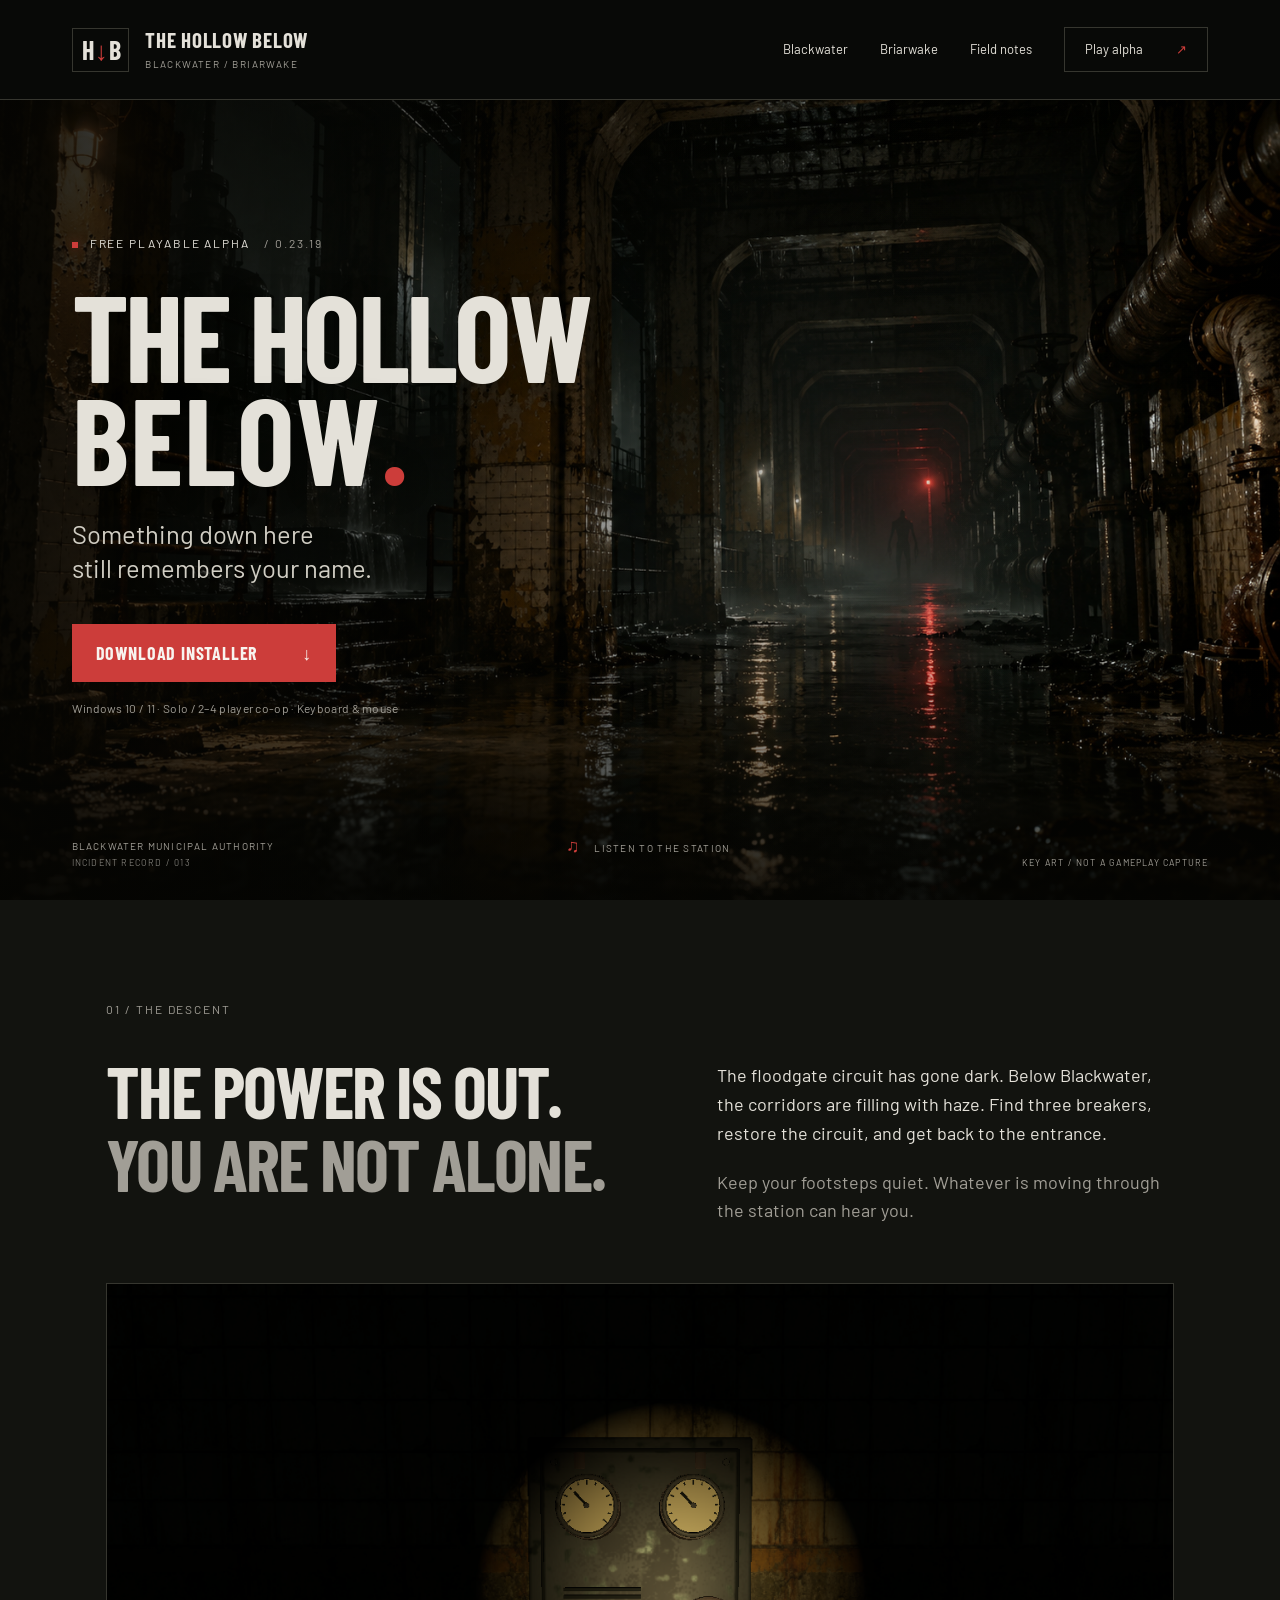
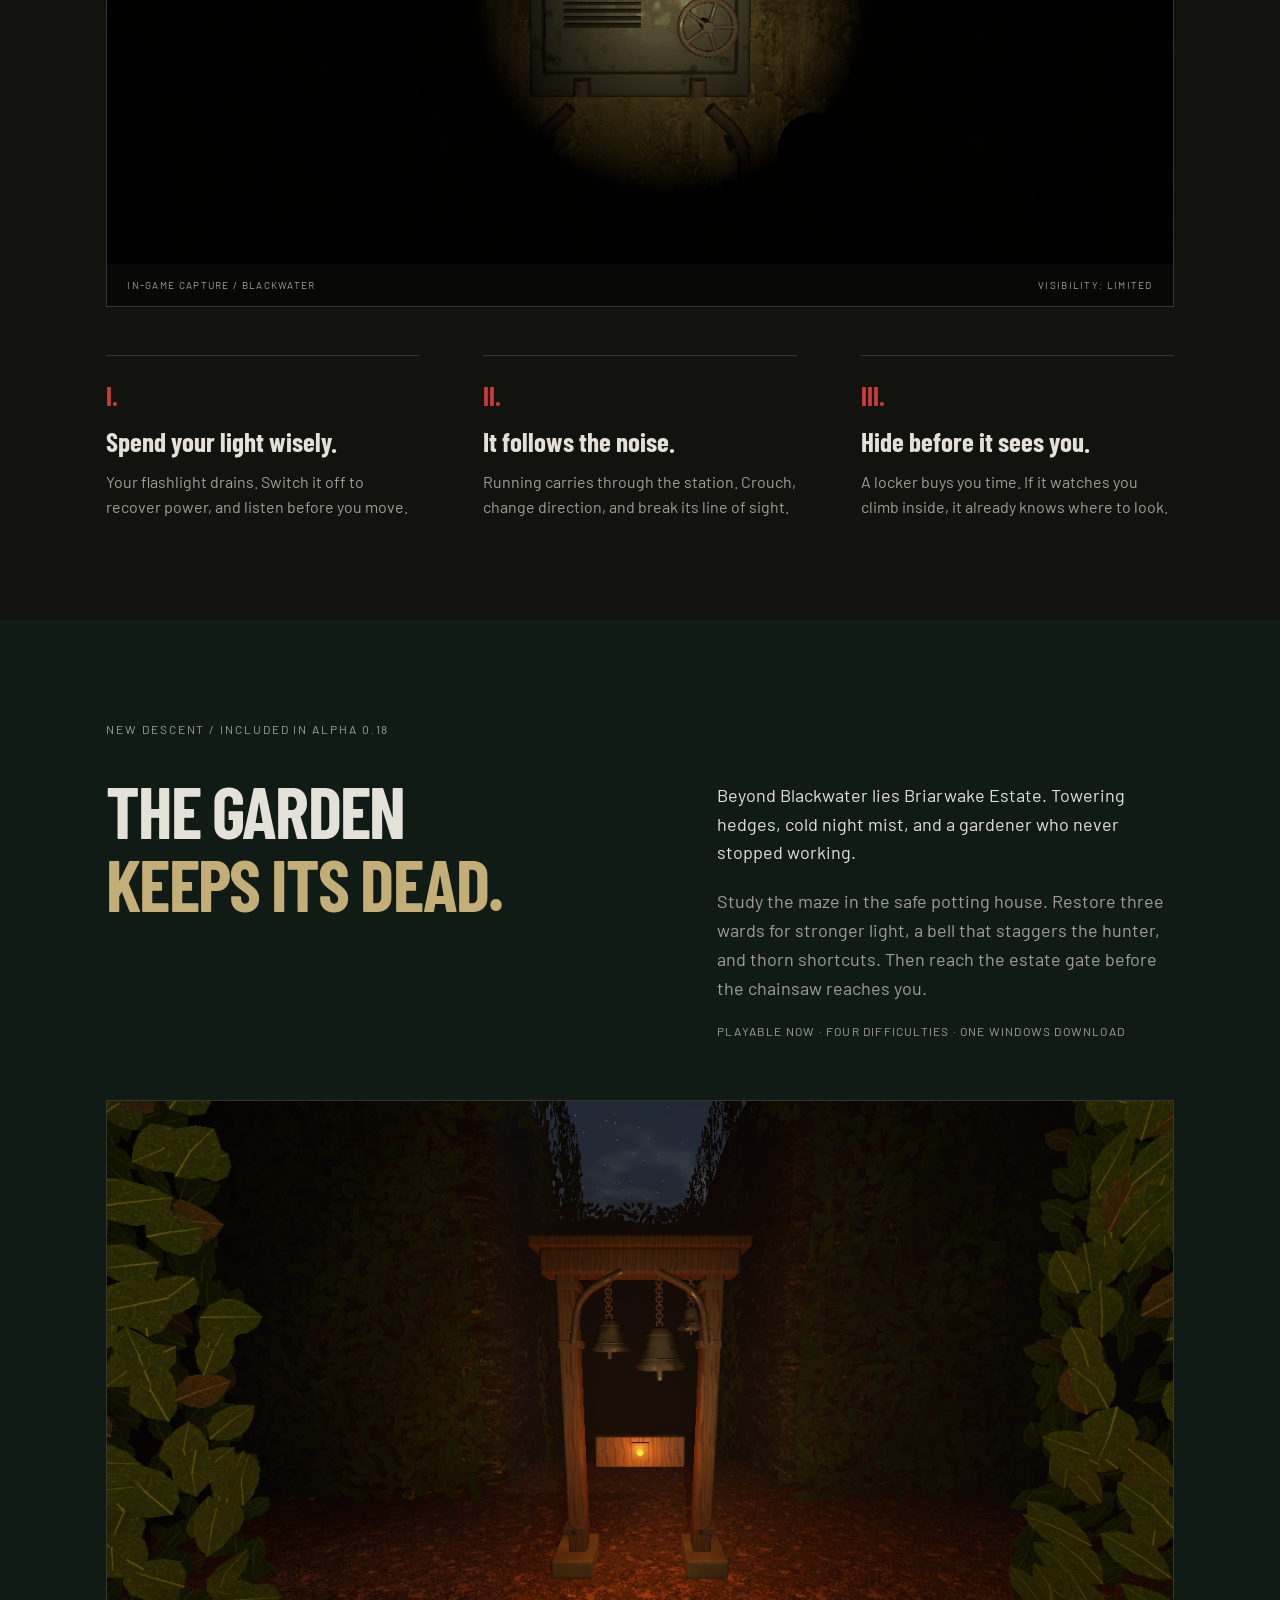
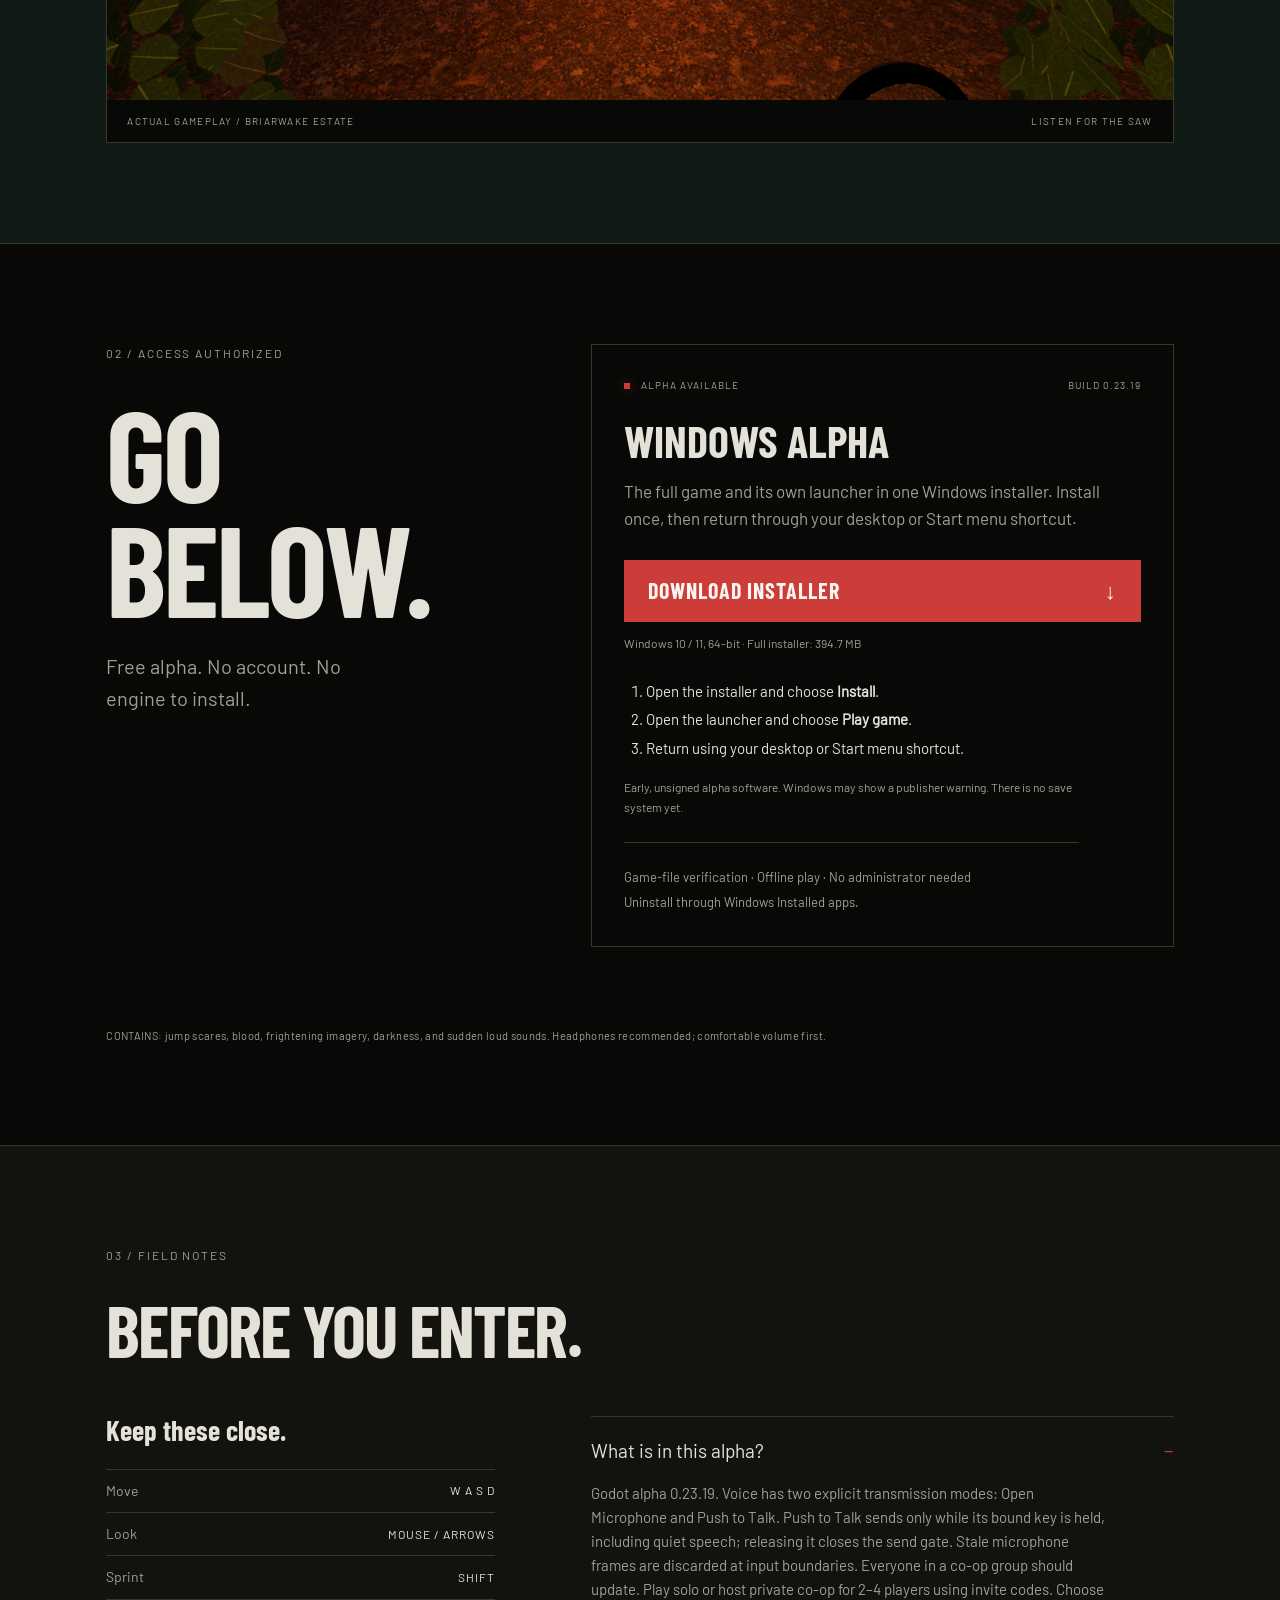
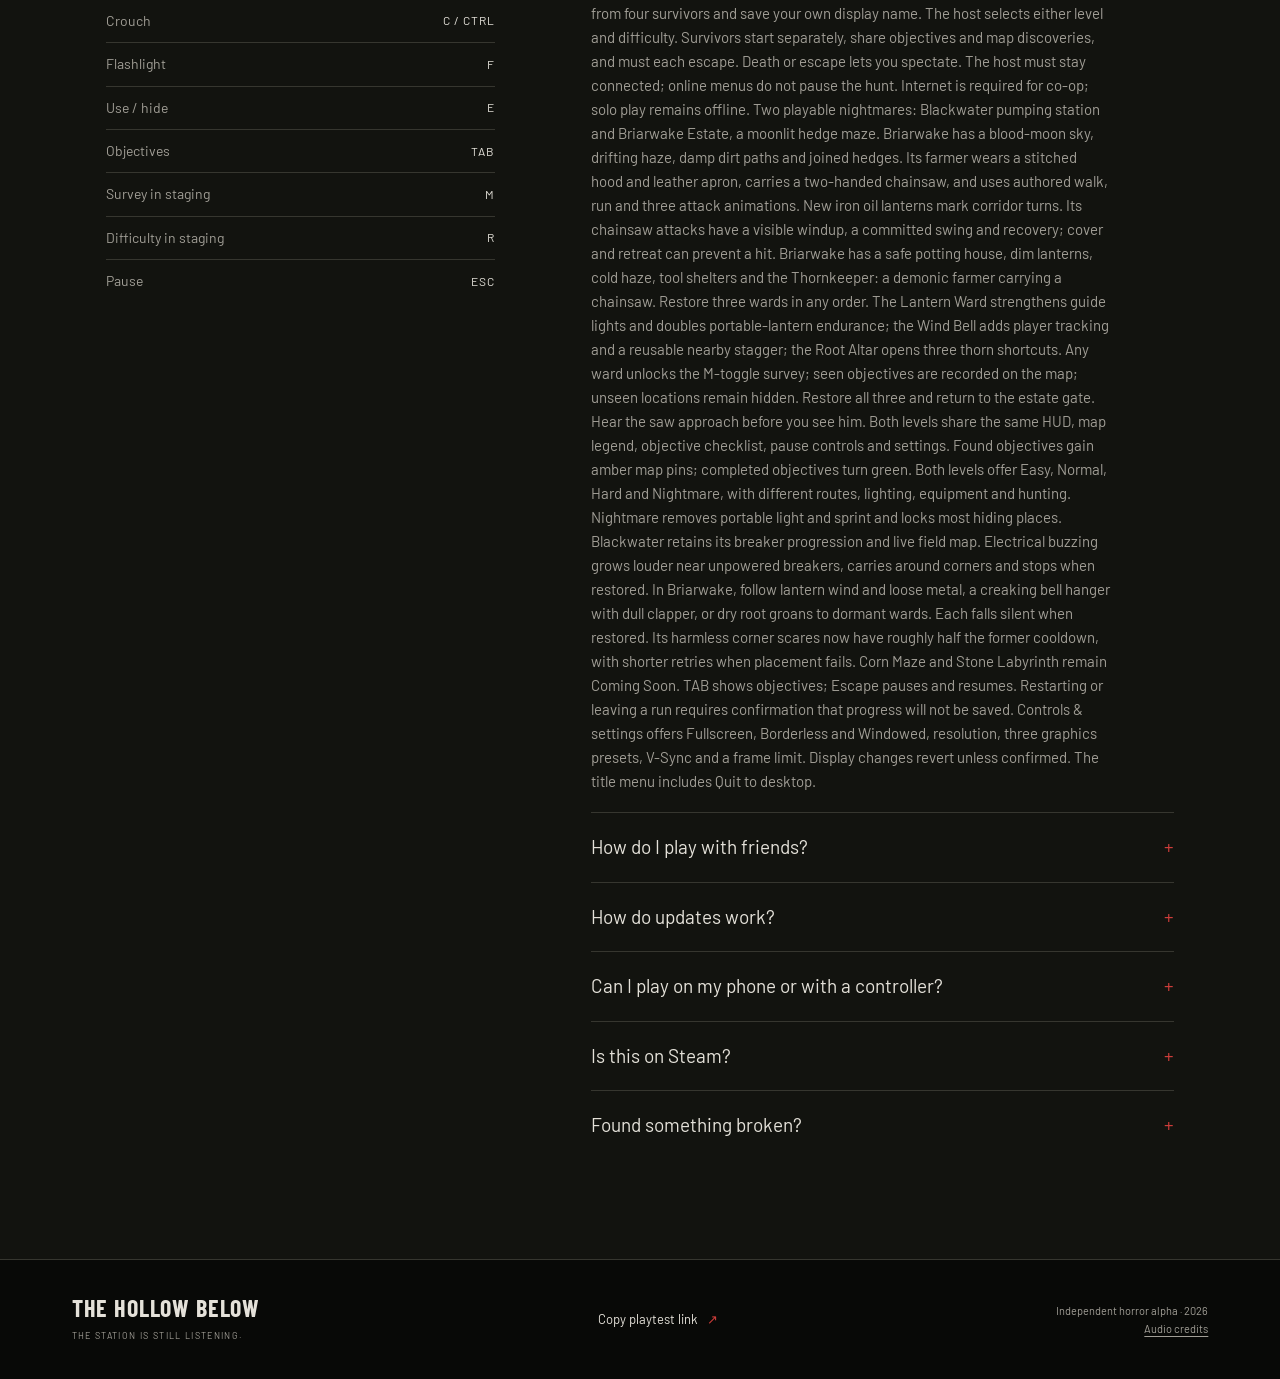
==== docs/index.html @ dc837db1 "fix: correct held voice and hunter footsteps" ====
<!doctype html>
<html lang="en">
<head>
  <meta charset="utf-8"><meta name="viewport" content="width=device-width,initial-scale=1">
  <meta name="theme-color" content="#151714">
  <meta name="description" content="Descend into Blackwater. Download The Hollow Below, a free solo and co-op horror alpha for Windows. Two playable nightmares, a native download, and offline play.">
  <meta property="og:title" content="The Hollow Below | Play the alpha">
  <meta property="og:description" content="Three breakers. A dying flashlight. Something listening in the dark.">
  <meta property="og:image" content="https://ryanverwey.github.io/the-hollow-below-alpha/assets/station-key-art.png">
  <title>The Hollow Below | Play the alpha</title>
  <link rel="icon" href="./assets/mark.svg" type="image/svg+xml">
  <link rel="preload" href="./assets/fonts/BarlowCondensed-Bold.ttf" as="font" type="font/ttf" crossorigin>
  <link rel="stylesheet" href="./site.css">
</head>
<body>
<a class="skip" href="#main">Skip to content</a>
<header class="masthead">
  <a class="brand" href="#" aria-label="The Hollow Below home"><span class="brand-mark" aria-hidden="true">H<span>↓</span>B</span><span>THE HOLLOW BELOW<small>BLACKWATER / BRIARWAKE</small></span></a>
  <nav aria-label="Main navigation"><a href="#station">Blackwater</a><a href="#briarwake">Briarwake</a><a href="#field-notes">Field notes</a><a class="nav-play" href="#play">Play alpha <span aria-hidden="true">↗</span></a></nav>
</header>
<main id="main">
  <section class="hero" aria-labelledby="game-title">
    <img class="hero-image" src="./assets/station-key-art.png" alt="Key art: a lone figure beneath a red beacon in a flooded pumping station" fetchpriority="high">
    <div class="hero-shade"></div>
    <div class="hero-copy">
      <p class="eyebrow"><span class="signal" aria-hidden="true"></span> FREE PLAYABLE ALPHA <span class="build-number">/ 0.23.19</span></p>
      <h1 id="game-title">THE HOLLOW<br><span>BELOW</span><i>.</i></h1>
      <p class="tagline">Something down here<br>still remembers your name.</p>
      <div class="hero-actions"><a class="button primary" href="https://github.com/RyanVerWey/the-hollow-below-alpha/releases/download/v0.23.19/The-Hollow-Below-Alpha-Setup.exe" data-installer-download download>DOWNLOAD INSTALLER <span aria-hidden="true">↓</span></a></div>
      <p class="platform-note">Windows 10 / 11 · Solo / 2–4 player co-op · Keyboard &amp; mouse</p>
    </div>
    <div class="hero-bottom"><span>BLACKWATER MUNICIPAL AUTHORITY<br><small>INCIDENT RECORD / 013</small></span><button class="sound-toggle" id="sound-toggle" type="button" aria-pressed="false"><span aria-hidden="true">♫</span> LISTEN TO THE STATION</button><span class="key-art-label">KEY ART / NOT A GAMEPLAY CAPTURE</span></div>
  </section>
  <section class="station section" id="station" aria-labelledby="station-title">
    <p class="eyebrow section-index">01 / THE DESCENT</p>
    <div class="station-intro"><h2 id="station-title">THE POWER IS OUT.<br><span>YOU ARE NOT ALONE.</span></h2><div><p>The floodgate circuit has gone dark. Below Blackwater, the corridors are filling with haze. Find three breakers, restore the circuit, and get back to the entrance.</p><p>Keep your footsteps quiet. Whatever is moving through the station can hear you.</p></div></div>
    <figure class="gameplay-wide"><img src="./assets/haze-gameplay.png" alt="Godot alpha gameplay: the Blackwater station corridor lit by a limited flashlight" loading="lazy"><figcaption><span>IN-GAME CAPTURE / BLACKWATER</span><span>VISIBILITY: LIMITED</span></figcaption></figure>
    <div class="survival-notes"><article><span class="note-number">I.</span><h3>Spend your light wisely.</h3><p>Your flashlight drains. Switch it off to recover power, and listen before you move.</p></article><article><span class="note-number">II.</span><h3>It follows the noise.</h3><p>Running carries through the station. Crouch, change direction, and break its line of sight.</p></article><article><span class="note-number">III.</span><h3>Hide before it sees you.</h3><p>A locker buys you time. If it watches you climb inside, it already knows where to look.</p></article></div>
  </section>
  <section class="briarwake section" id="briarwake" aria-labelledby="briarwake-title">
    <p class="eyebrow section-index">NEW DESCENT / INCLUDED IN ALPHA 0.18</p>
    <div class="station-intro"><h2 id="briarwake-title">THE GARDEN<br><span>KEEPS ITS DEAD.</span></h2><div><p>Beyond Blackwater lies Briarwake Estate. Towering hedges, cold night mist, and a gardener who never stopped working.</p><p>Study the maze in the safe potting house. Restore three wards for stronger light, a bell that staggers the hunter, and thorn shortcuts. Then reach the estate gate before the chainsaw reaches you.</p><p class="briarwake-availability">PLAYABLE NOW · FOUR DIFFICULTIES · ONE WINDOWS DOWNLOAD</p></div></div>
    <figure class="gameplay-wide"><img src="./assets/briarwake-gameplay.png" alt="Godot alpha gameplay: dim lantern light and haze in the Briarwake hedge corridors" loading="lazy"><figcaption><span>ACTUAL GAMEPLAY / BRIARWAKE ESTATE</span><span>LISTEN FOR THE SAW</span></figcaption></figure>
  </section>
  <section class="play-section section" id="play" aria-labelledby="play-title">
    <div class="play-heading"><p class="eyebrow">02 / ACCESS AUTHORIZED</p><h2 id="play-title">GO BELOW.</h2><p>Free alpha. No account. No engine to install.</p></div>
    <div class="download-panel">
      <div class="release-line"><span class="availability"><span class="signal" aria-hidden="true"></span> ALPHA AVAILABLE</span><span id="release-version">BUILD 0.23.19</span></div>
      <h3>WINDOWS ALPHA</h3><p class="download-description">The full game and its own launcher in one Windows installer. Install once, then return through your desktop or Start menu shortcut.</p>
      <a class="button primary download-launcher" href="https://github.com/RyanVerWey/the-hollow-below-alpha/releases/download/v0.23.19/The-Hollow-Below-Alpha-Setup.exe" data-installer-download download>DOWNLOAD INSTALLER <span aria-hidden="true">↓</span></a>
      <p class="download-facts" id="download-facts">Windows 10 / 11, 64-bit · Full installer: 394.7 MB</p>
      <ol class="install-steps"><li>Open the installer and choose <b>Install</b>.</li><li>Open the launcher and choose <b>Play game</b>.</li><li>Return using your desktop or Start menu shortcut.</li></ol>
      <p class="alpha-note">Early, unsigned alpha software. Windows may show a publisher warning. There is no save system yet.</p>
      <p class="launcher-features">Game-file verification · Offline play · No administrator needed<br>Uninstall through Windows Installed apps.</p>
    </div>
    <p class="content-note">CONTAINS: jump scares, blood, frightening imagery, darkness, and sudden loud sounds. Headphones recommended; comfortable volume first.</p>
  </section>
  <section class="field-section section" id="field-notes" aria-labelledby="notes-title">
    <div class="field-heading"><p class="eyebrow">03 / FIELD NOTES</p><h2 id="notes-title">BEFORE YOU ENTER.</h2></div>
    <div class="field-grid"><div class="controls"><h3>Keep these close.</h3><dl><div><dt>Move</dt><dd>W A S D</dd></div><div><dt>Look</dt><dd>MOUSE / ARROWS</dd></div><div><dt>Sprint</dt><dd>SHIFT</dd></div><div><dt>Crouch</dt><dd>C / CTRL</dd></div><div><dt>Flashlight</dt><dd>F</dd></div><div><dt>Use / hide</dt><dd>E</dd></div><div><dt>Objectives</dt><dd>TAB</dd></div><div><dt>Survey in staging</dt><dd>M</dd></div><div><dt>Difficulty in staging</dt><dd>R</dd></div><div><dt>Pause</dt><dd>ESC</dd></div></dl></div>
    <div class="faq"><details open><summary>What is in this alpha?</summary><p>Godot alpha 0.23.19. Voice has two explicit transmission modes: Open Microphone and Push to Talk. Push to Talk sends only while its bound key is held, including quiet speech; releasing it closes the send gate. Stale microphone frames are discarded at input boundaries. Everyone in a co-op group should update. Play solo or host private co-op for 2–4 players using invite codes. Choose from four survivors and save your own display name. The host selects either level and difficulty. Survivors start separately, share objectives and map discoveries, and must each escape. Death or escape lets you spectate. The host must stay connected; online menus do not pause the hunt. Internet is required for co-op; solo play remains offline. Two playable nightmares: Blackwater pumping station and Briarwake Estate, a moonlit hedge maze. Briarwake has a blood-moon sky, drifting haze, damp dirt paths and joined hedges. Its farmer wears a stitched hood and leather apron, carries a two-handed chainsaw, and uses authored walk, run and three attack animations. New iron oil lanterns mark corridor turns. Its chainsaw attacks have a visible windup, a committed swing and recovery; cover and retreat can prevent a hit. Briarwake has a safe potting house, dim lanterns, cold haze, tool shelters and the Thornkeeper: a demonic farmer carrying a chainsaw. Restore three wards in any order. The Lantern Ward strengthens guide lights and doubles portable-lantern endurance; the Wind Bell adds player tracking and a reusable nearby stagger; the Root Altar opens three thorn shortcuts. Any ward unlocks the M-toggle survey; seen objectives are recorded on the map; unseen locations remain hidden. Restore all three and return to the estate gate. Hear the saw approach before you see him. Both levels share the same HUD, map legend, objective checklist, pause controls and settings. Found objectives gain amber map pins; completed objectives turn green. Both levels offer Easy, Normal, Hard and Nightmare, with different routes, lighting, equipment and hunting. Nightmare removes portable light and sprint and locks most hiding places. Blackwater retains its breaker progression and live field map. Electrical buzzing grows louder near unpowered breakers, carries around corners and stops when restored. In Briarwake, follow lantern wind and loose metal, a creaking bell hanger with dull clapper, or dry root groans to dormant wards. Each falls silent when restored. Its harmless corner scares now have roughly half the former cooldown, with shorter retries when placement fails. Corn Maze and Stone Labyrinth remain Coming Soon. TAB shows objectives; Escape pauses and resumes. Restarting or leaving a run requires confirmation that progress will not be saved. Controls &amp; settings offers Fullscreen, Borderless and Windowed, resolution, three graphics presets, V-Sync and a frame limit. Display changes revert unless confirmed. The title menu includes Quit to desktop.</p></details><details><summary>How do I play with friends?</summary><p>Open Play with Friends, enter your name and host a private lobby. Share its invite code with up to three friends. Everyone chooses a survivor and readies up; the host chooses the level and difficulty and starts the descent. You begin in different maze sectors, share objective progress and each need to reach the exit. No account or port forwarding is needed. Co-op requires Internet; the host must keep the game open. Menus do not pause online play. Solo play remains available offline.</p></details><details><summary>How do updates work?</summary><p>The launcher checks for updates when it opens. When a newer alpha is available, choose Update &amp; restart. It downloads and verifies the full installer, installs the update, and reopens the launcher. Close the game before updating. Installed play stays available offline. Older launchers need the latest full installer once to enable this feature.</p></details><details><summary>Can I play on my phone or with a controller?</summary><p>This alpha is built for a desktop keyboard and mouse. Mobile, controller support and saved progress are not available.</p></details><details><summary>Is this on Steam?</summary><p>Not yet. This is an early independent playtest, shared directly while the game grows.</p></details><details><summary>Found something broken?</summary><p>Send the person who shared the game your build number, Windows version, what happened, and the steps that caused it. A screenshot helps. Windows logs: <code>%APPDATA%\Godot\app_userdata\The Hollow Below\logs</code>.</p></details></div></div>
  </section>
</main>
<footer class="footer"><a class="brand footer-brand" href="#">THE HOLLOW BELOW<span>THE STATION IS STILL LISTENING.</span></a><button id="share" class="inline-button" type="button">Copy playtest link <span aria-hidden="true">↗</span></button><p>Independent horror alpha · 2026<br><a href="./assets/audio-credits.txt">Audio credits</a></p><span id="share-status" class="sr-only" role="status"></span></footer>
<audio id="station-audio" src="./assets/station-ambience.ogg" preload="none" loop></audio>
<script type="module" src="./site.js?v=a965def4b5c5"></script>
</body></html>
---- docs/site.css ----
@font-face{font-family:Barlow;src:url('./assets/fonts/Barlow-Regular.ttf') format('truetype');font-weight:400;font-display:swap}@font-face{font-family:BarlowCondensed;src:url('./assets/fonts/BarlowCondensed-Bold.ttf') format('truetype');font-weight:700;font-display:swap}
:root{color-scheme:dark;--ink:oklch(18.3% .008 120);--deep:oklch(13.7% .006 120);--paper:oklch(91% .012 88);--muted:oklch(70% .013 95);--red:oklch(57% .18 26);--line:oklch(33% .012 110);--display:BarlowCondensed,'Arial Narrow',sans-serif;--body:Barlow,Arial,sans-serif}*{box-sizing:border-box}html{scroll-behavior:smooth;scroll-padding-top:30px}body{margin:0;background:var(--ink);color:var(--paper);font:18px/1.6 var(--body)}a{color:inherit;text-decoration:none}button{font:inherit;color:inherit;cursor:pointer}button,a{touch-action:manipulation}button{border:0}a:focus-visible,button:focus-visible,summary:focus-visible{outline:2px solid var(--paper);outline-offset:6px}p{max-width:65ch}button:disabled{cursor:wait;opacity:.6}h1,h2,h3,p,figure{margin:0}h1,h2,h3{font-family:var(--display);font-weight:700;line-height:1.02}h2{font-size:clamp(44px,5.6vw,78px);letter-spacing:-.025em}h3{font-size:30px}.eyebrow{font-size:12px;letter-spacing:.16em;font-weight:400}.signal{display:inline-block;width:6px;height:6px;background:var(--red);box-shadow:0 0 12px oklch(57% .18 26/.45);margin-right:8px}.masthead{display:flex;align-items:center;justify-content:space-between;padding:26px 5.6%;background:var(--deep);border-bottom:1px solid var(--line);height:100px}.brand{display:flex;align-items:center;gap:16px;font:700 21px/1 var(--display);letter-spacing:.035em}.brand small{display:block;font:10px/1.4 var(--body);letter-spacing:.14em;color:var(--muted);margin-top:7px}.brand-mark{font-size:26px;border:1px solid var(--line);padding:8px 9px;letter-spacing:-.07em}.brand-mark span{color:var(--red);margin:0 3px}.masthead nav{display:flex;align-items:center;gap:32px;font-size:13px}.masthead nav a:hover,.quiet-link:hover,.inline-button:hover{color:var(--paper);text-decoration:underline;text-underline-offset:5px}.nav-play{border:1px solid var(--line);padding:11px 20px}.nav-play span{margin-left:30px;color:var(--red)}.hero{position:relative;min-height:730px;height:calc(100svh - 100px);max-height:1080px;display:flex;align-items:center;isolation:isolate;overflow:hidden}.hero-image,.hero-shade{position:absolute;inset:0;width:100%;height:100%;object-fit:cover;z-index:-2}.hero-image{object-position:65% 50%}.hero-shade{z-index:-1;background:linear-gradient(90deg,oklch(11% .01 110/.86),oklch(11% .01 110/.26) 56%,transparent 83%),linear-gradient(0deg,oklch(11% .01 110/.92),transparent 30%,oklch(11% .01 110/.14))}.hero-copy{margin:0 5.6% 48px;max-width:850px}.hero h1{font-size:clamp(82px,9.5vw,154px);letter-spacing:-.03em;line-height:.85;margin:30px 0 27px;text-shadow:0 4px 28px oklch(12% .008 120/.25)}.hero h1 span{letter-spacing:.009em}.hero h1 i{font-style:normal;color:var(--red)}.build-number{color:var(--muted);margin-left:10px}.tagline{font-size:clamp(21px,2vw,28px);line-height:1.35;color:oklch(85% .014 90)}.hero-actions{display:flex;align-items:center;gap:28px;margin-top:38px}.button{display:inline-flex;align-items:center;justify-content:space-between;gap:45px;min-height:58px;padding:17px 24px;font:700 18px/1.25 var(--display);letter-spacing:.045em;transition:background .2s,color .2s,transform .2s}.button:hover{transform:translateY(-2px)}.button.primary{background:var(--red);color:oklch(97% .008 75)}.button.primary:hover{background:oklch(63% .18 26)}.button.secondary{border:1px solid var(--line)}.button.secondary:hover{background:var(--paper);color:var(--deep)}.quiet-link{font-size:15px}.quiet-link span{margin-left:10px;color:var(--red)}.platform-note{font-size:12px;color:var(--muted);margin-top:17px;letter-spacing:.025em}.hero-bottom{position:absolute;bottom:30px;left:5.6%;right:5.6%;display:flex;justify-content:space-between;align-items:end;font-size:10px;letter-spacing:.12em;color:var(--muted)}.hero-bottom small{font-size:9px;color:oklch(58% .01 95)}.sound-toggle{background:transparent;font-size:10px;letter-spacing:.13em;padding:10px 0}.sound-toggle span{color:var(--red);margin-right:10px;font-size:18px}.key-art-label{font-size:9px}.section{padding:100px 8.3%}.station{background:var(--ink)}.section-index{color:var(--muted);margin-bottom:35px}.station-intro{display:grid;grid-template-columns:1.15fr 1fr;gap:8%;align-items:start}.station-intro h2 span{color:var(--muted)}.station-intro>div{padding-top:7px}.station-intro p+p{margin-top:20px;color:var(--muted)}.gameplay-wide{margin-top:58px;border:1px solid var(--line)}.gameplay-wide img{display:block;width:100%;max-height:580px;object-fit:cover}.gameplay-wide figcaption{display:flex;justify-content:space-between;gap:20px;padding:13px 20px;background:var(--deep);font-size:10px;letter-spacing:.13em;color:var(--muted)}.survival-notes{display:grid;grid-template-columns:repeat(3,1fr);gap:6%;margin-top:48px}.survival-notes article{border-top:1px solid var(--line);padding-top:24px}.note-number{color:var(--red);font:700 26px var(--display)}.survival-notes h3{font-size:27px;margin:14px 0 13px}.survival-notes p{font-size:16px;color:var(--muted)}.play-section{background:var(--deep);display:grid;grid-template-columns:.8fr 1.2fr;gap:40px 9%;border-top:1px solid var(--line);border-bottom:1px solid var(--line)}.play-heading .eyebrow{color:var(--muted)}.play-heading h2{font-size:clamp(80px,10vw,148px);line-height:.9;margin:32px 0 24px}.play-heading>p:last-child{font-size:20px;max-width:24ch;color:var(--muted)}.download-panel{border:1px solid var(--line);padding:32px}.release-line{display:flex;justify-content:space-between;font-size:10px;letter-spacing:.1em;color:var(--muted);gap:15px}.download-panel h3{font-size:44px;margin-top:26px}.download-description{font-size:17px;color:var(--muted);margin:14px 0 28px}.download-launcher{width:100%;font-size:22px}.download-facts{font-size:12px;margin-top:12px;color:var(--muted)}.install-steps{padding-left:22px;font-size:15px;line-height:1.9;margin:24px 0 16px}.alpha-note{font-size:12px;color:var(--muted)}.portable-row{border-top:1px solid var(--line);margin-top:25px;padding-top:20px;display:flex;justify-content:space-between;gap:16px;flex-wrap:wrap;font-size:13px;color:var(--muted)}.inline-button{background:transparent;padding:0;color:var(--paper);font-size:13px}.inline-button span{color:var(--red);margin-left:6px}.download-progress{padding-top:24px}.download-progress progress{width:100%;height:5px;accent-color:var(--red);display:block}.download-progress>div{display:flex;justify-content:space-between;align-items:start;gap:12px;margin-top:10px}.download-progress p{font-size:12px;color:var(--muted)}.browser-option{grid-column:1/-1;display:flex;align-items:center;justify-content:space-between;gap:60px;padding-top:40px;border-top:1px solid var(--line)}.browser-option h3{font-size:34px;margin:12px 0}.browser-option p:last-child{max-width:57ch;font-size:16px;color:var(--muted)}.browser-option .button{flex-shrink:0}.content-note{grid-column:1/-1;color:var(--muted);font-size:11px;max-width:none;letter-spacing:.03em}.field-heading .eyebrow{color:var(--muted);margin-bottom:28px}.field-grid{display:grid;grid-template-columns:.8fr 1.2fr;gap:9%;margin-top:50px}.controls h3{font-size:28px;margin-bottom:24px}.controls dl{margin:0}.controls dl>div{display:flex;justify-content:space-between;gap:15px;border-top:1px solid var(--line);padding:10px 0;font-size:14px}.controls dt{color:var(--muted)}.controls dd{margin:0;letter-spacing:.08em;font-size:12px;align-self:center}.faq details{border-top:1px solid var(--line);padding:19px 0}.faq summary{cursor:pointer;list-style:none;display:flex;justify-content:space-between;gap:20px;font-size:19px}.faq summary::-webkit-details-marker{display:none}.faq summary:after{content:'+';color:var(--red)}.faq details[open] summary:after{content:'−'}.faq details p{font-size:15px;color:var(--muted);margin-top:15px}.faq code{font-size:11px;overflow-wrap:anywhere}.footer{background:var(--deep);border-top:1px solid var(--line);display:flex;align-items:center;justify-content:space-between;gap:32px;padding:36px 5.6%}.footer-brand{display:block;font-size:24px}.footer-brand span{display:block;font:9px/1.5 var(--body);letter-spacing:.15em;color:var(--muted);margin-top:9px}.footer p{font-size:11px;color:var(--muted);text-align:right}.footer p a{text-decoration:underline;text-underline-offset:3px}.skip{position:fixed;top:12px;left:12px;background:var(--paper);color:var(--deep);padding:12px;z-index:10;transform:translateY(-150%)}.skip:focus{transform:none}.sr-only{position:absolute;width:1px;height:1px;overflow:hidden;clip-path:inset(50%)}[hidden]{display:none!important}
@media(min-width:1800px){.section{padding-left:max(8.3%,calc((100% - 1600px)/2));padding-right:max(8.3%,calc((100% - 1600px)/2))}}
@media(max-width:900px){.masthead{padding:20px 5%;height:88px}.masthead nav{gap:20px}.masthead nav>a:first-child{display:none}.hero{min-height:720px;height:calc(100svh - 88px)}.hero h1{font-size:105px}.hero-copy{margin-left:6%;margin-bottom:80px}.hero-image{object-position:68% 50%}.hero-shade{background:linear-gradient(90deg,oklch(11% .01 110/.88),oklch(11% .01 110/.25)),linear-gradient(0deg,var(--deep),transparent 35%)}.key-art-label{display:none}.section{padding:72px 6%}.station-intro{grid-template-columns:1fr;gap:30px}.station-intro>div{max-width:65ch}.survival-notes{gap:4%}.play-section{gap:35px 5%;grid-template-columns:.65fr 1fr}.download-panel{padding:23px}.play-heading h2{font-size:85px}.field-grid{gap:7%;grid-template-columns:.8fr 1.2fr}.footer{padding:30px 6%}}
@media(max-width:600px){body{font-size:17px}.masthead{height:78px}.brand{font-size:17px;gap:10px}.brand-mark{font-size:22px;padding:7px}.brand small{font-size:8px;letter-spacing:.06em}.masthead nav>a:not(.nav-play){display:none}.nav-play{padding:9px 12px;font-size:12px}.nav-play span{margin-left:10px}.hero{min-height:720px;max-height:900px;height:calc(100svh - 78px)}.hero-copy{margin:0 6% 72px}.hero .eyebrow{font-size:10px;letter-spacing:.1em}.hero h1{font-size:clamp(70px,17.5vw,105px);margin-top:26px}.tagline{font-size:23px}.hero-actions{align-items:start;flex-direction:column;gap:23px;margin-top:30px}.hero-actions .button{min-width:250px}.hero-bottom{left:6%;right:6%;bottom:24px;gap:20px;font-size:8px}.hero-bottom small{font-size:8px}.sound-toggle{font-size:8px;max-width:132px;text-align:right;letter-spacing:.06em}.hero-image{object-position:67% 50%}.hero-shade{background:linear-gradient(90deg,oklch(11% .01 110/.9),oklch(11% .01 110/.3)),linear-gradient(0deg,var(--deep),transparent 45%)}.section{padding:60px 6%}h2{font-size:46px}.section-index{margin-bottom:25px}.gameplay-wide{margin-top:35px}.gameplay-wide img{min-height:230px;object-fit:cover}.gameplay-wide figcaption{font-size:8px;padding:11px}.gameplay-wide figcaption span:last-child{display:none}.survival-notes{grid-template-columns:1fr;gap:26px;margin-top:35px}.survival-notes article{display:grid;grid-template-columns:36px 1fr;gap:4px 10px;padding-top:20px}.survival-notes h3{margin:2px 0 8px}.survival-notes p{grid-column:2}.play-section{grid-template-columns:1fr;gap:30px}.play-heading h2{font-size:100px;margin:24px 0 16px}.play-heading>p:last-child{max-width:none}.download-panel{padding:24px 20px}.download-launcher{font-size:20px;padding:18px;gap:15px}.release-line{font-size:9px;letter-spacing:.06em}.browser-option{flex-direction:column;align-items:stretch;gap:26px;padding-top:30px}.browser-option .button{align-self:start}.content-note{font-size:10px}.field-grid{grid-template-columns:1fr;gap:40px;margin-top:36px}.field-heading .eyebrow{margin-bottom:20px}.footer{align-items:start;flex-direction:column;gap:26px}.footer p{text-align:left}.field-heading h2{max-width:8ch}}
@media(prefers-reduced-motion:reduce){html{scroll-behavior:auto}*,*:before,*:after{transition:none!important;animation:none!important}}
.launcher-features{border-top:1px solid var(--line);padding-top:22px;margin-top:25px;font-size:13px;color:var(--muted);line-height:1.9}

/* Native Linux distribution */
.hero-actions{flex-wrap:wrap}.play-heading{grid-row:1/span 2;position:sticky;top:40px;align-self:start}.linux-download{grid-column:2}.linux-download .download-description{margin-bottom:24px}@media(max-width:600px){.play-heading{grid-row:auto;position:static}.linux-download{grid-column:auto}}

.briarwake{background:#111b16}.briarwake .station-intro h2 span{color:#c4ae78}.briarwake-availability{font-size:12px;letter-spacing:.1em;color:var(--paper);margin-top:24px}.briarwake .gameplay-wide img{max-height:640px;object-fit:cover}
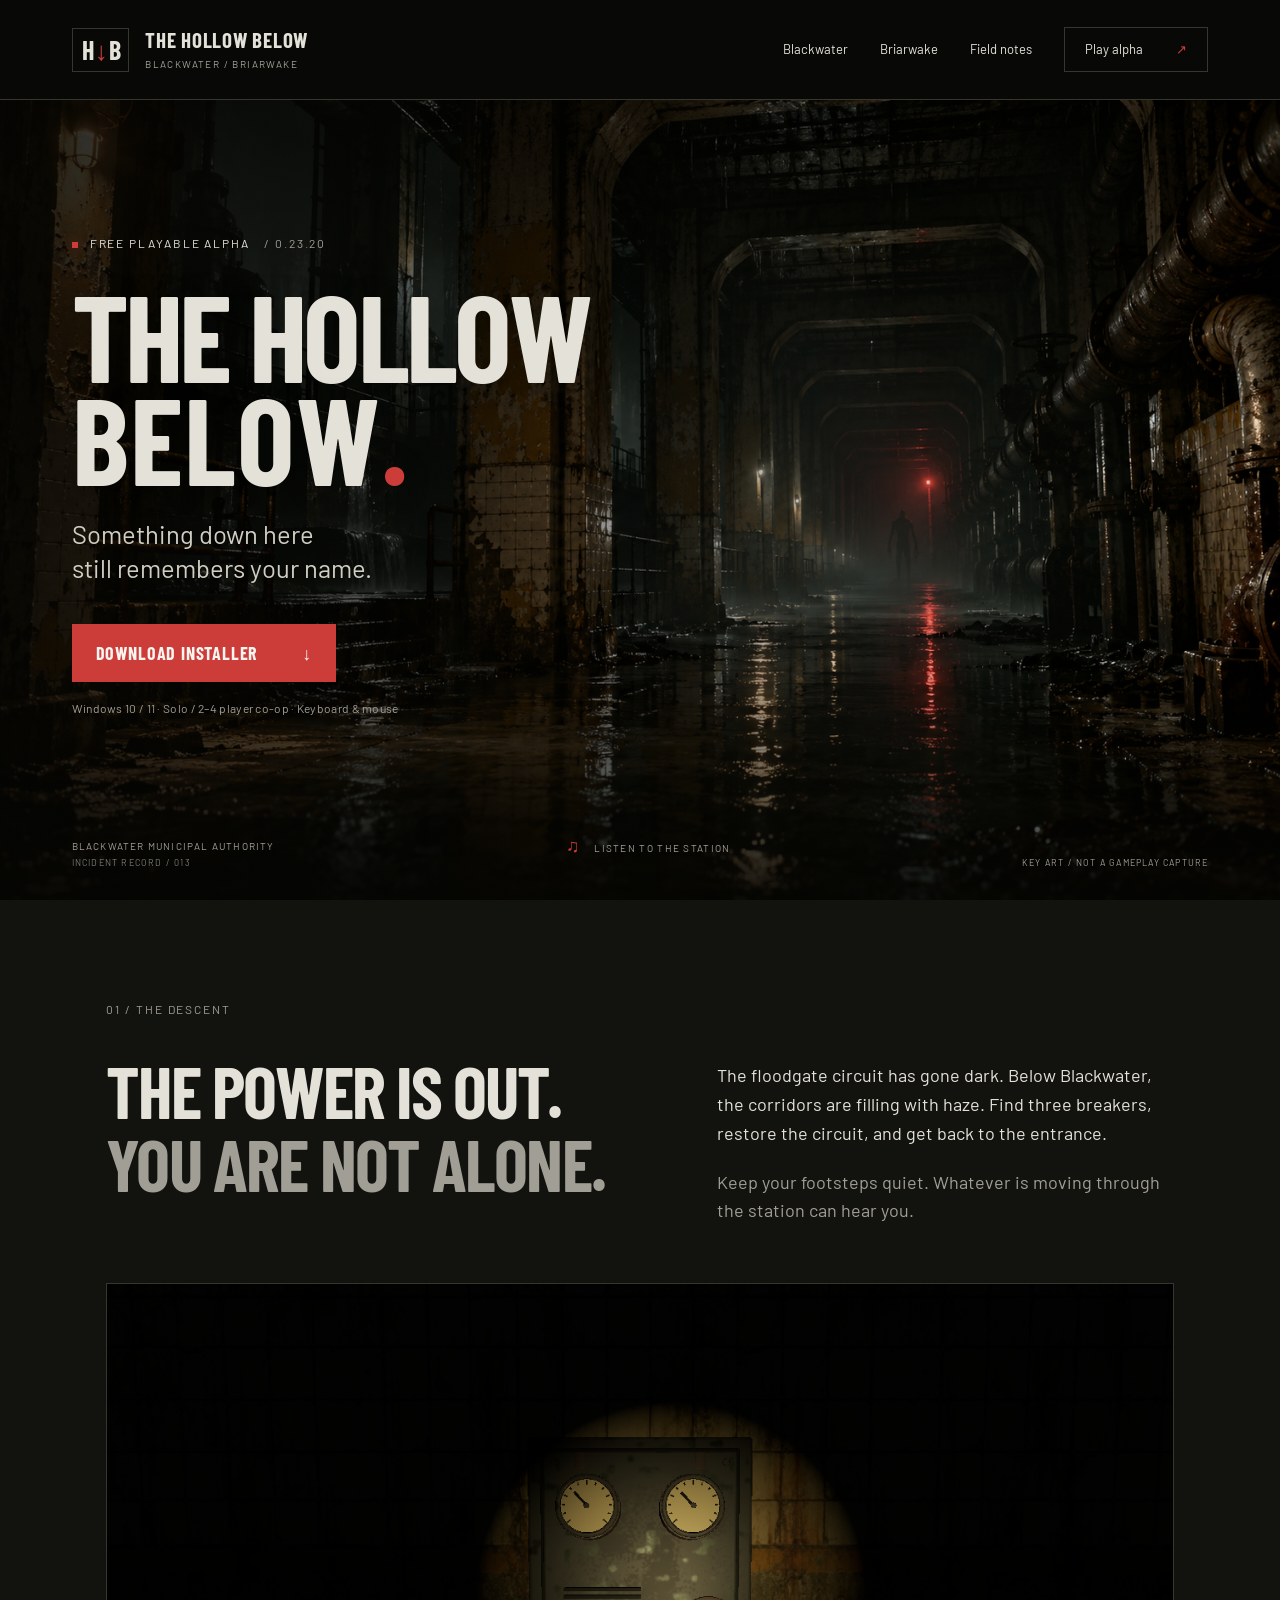
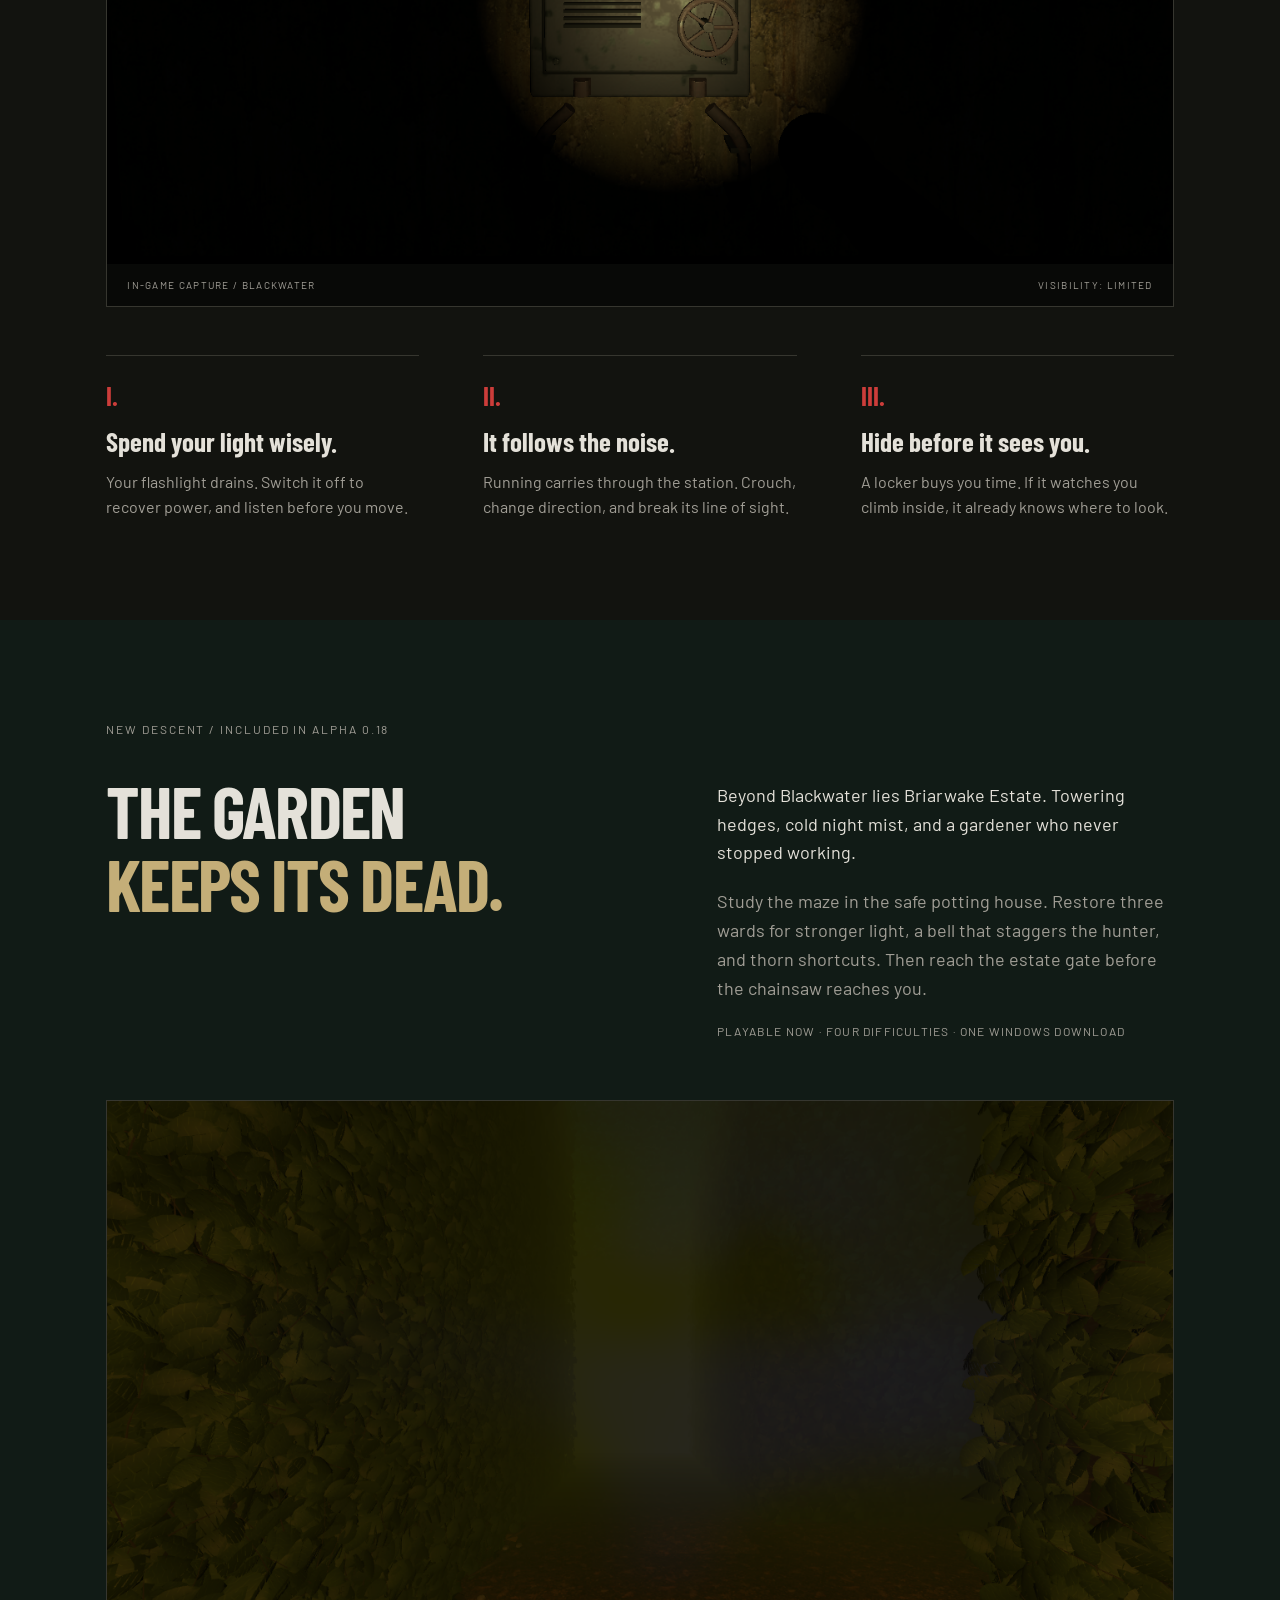
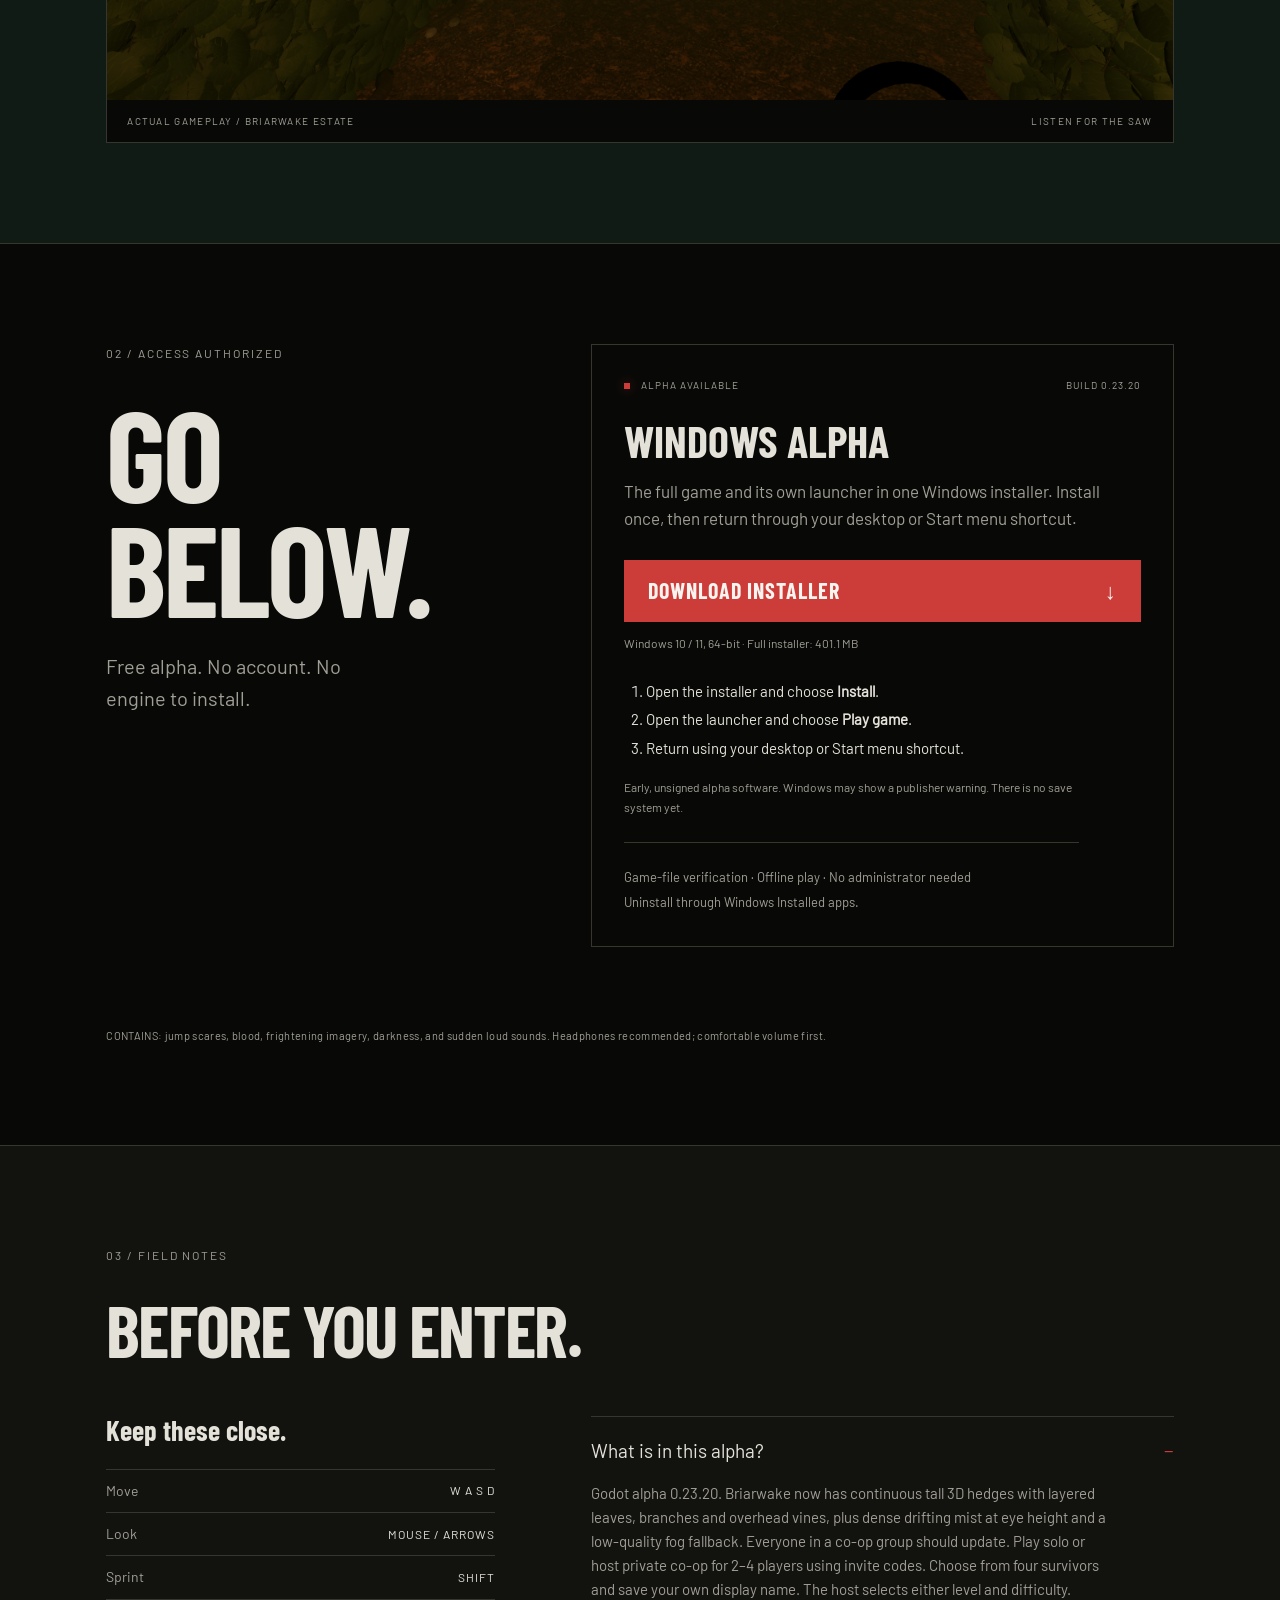
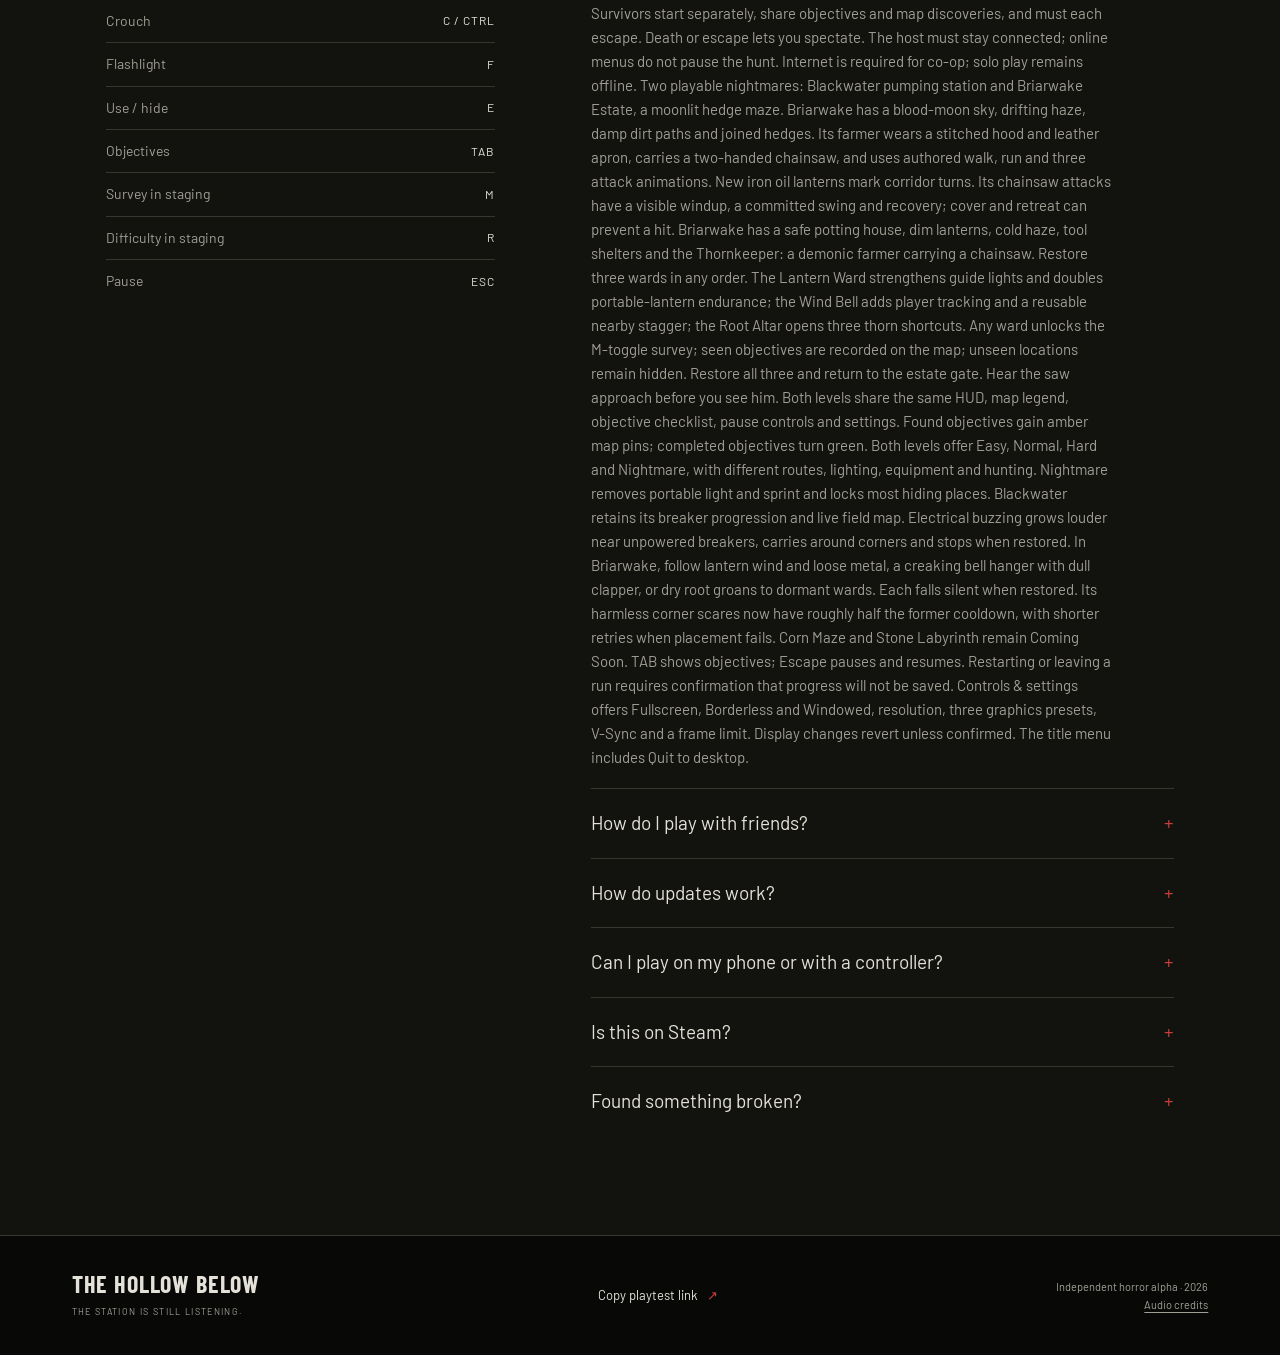
==== commit 299b83a4: "release: publish 0.23.20 immersion and survivor motion" ====
--- a/docs/index.html
+++ b/docs/index.html
@@ -23,10 +23,10 @@
     <img class="hero-image" src="./assets/station-key-art.png" alt="Key art: a lone figure beneath a red beacon in a flooded pumping station" fetchpriority="high">
     <div class="hero-shade"></div>
     <div class="hero-copy">
-      <p class="eyebrow"><span class="signal" aria-hidden="true"></span> FREE PLAYABLE ALPHA <span class="build-number">/ 0.23.19</span></p>
+      <p class="eyebrow"><span class="signal" aria-hidden="true"></span> FREE PLAYABLE ALPHA <span class="build-number">/ 0.23.20</span></p>
       <h1 id="game-title">THE HOLLOW<br><span>BELOW</span><i>.</i></h1>
       <p class="tagline">Something down here<br>still remembers your name.</p>
-      <div class="hero-actions"><a class="button primary" href="https://github.com/RyanVerWey/the-hollow-below-alpha/releases/download/v0.23.19/The-Hollow-Below-Alpha-Setup.exe" data-installer-download download>DOWNLOAD INSTALLER <span aria-hidden="true">↓</span></a></div>
+      <div class="hero-actions"><a class="button primary" href="https://github.com/RyanVerWey/the-hollow-below-alpha/releases/download/v0.23.20/The-Hollow-Below-Alpha-Setup.exe" data-installer-download download>DOWNLOAD INSTALLER <span aria-hidden="true">↓</span></a></div>
       <p class="platform-note">Windows 10 / 11 · Solo / 2–4 player co-op · Keyboard &amp; mouse</p>
     </div>
     <div class="hero-bottom"><span>BLACKWATER MUNICIPAL AUTHORITY<br><small>INCIDENT RECORD / 013</small></span><button class="sound-toggle" id="sound-toggle" type="button" aria-pressed="false"><span aria-hidden="true">♫</span> LISTEN TO THE STATION</button><span class="key-art-label">KEY ART / NOT A GAMEPLAY CAPTURE</span></div>
@@ -45,10 +45,10 @@
   <section class="play-section section" id="play" aria-labelledby="play-title">
     <div class="play-heading"><p class="eyebrow">02 / ACCESS AUTHORIZED</p><h2 id="play-title">GO BELOW.</h2><p>Free alpha. No account. No engine to install.</p></div>
     <div class="download-panel">
-      <div class="release-line"><span class="availability"><span class="signal" aria-hidden="true"></span> ALPHA AVAILABLE</span><span id="release-version">BUILD 0.23.19</span></div>
+      <div class="release-line"><span class="availability"><span class="signal" aria-hidden="true"></span> ALPHA AVAILABLE</span><span id="release-version">BUILD 0.23.20</span></div>
       <h3>WINDOWS ALPHA</h3><p class="download-description">The full game and its own launcher in one Windows installer. Install once, then return through your desktop or Start menu shortcut.</p>
-      <a class="button primary download-launcher" href="https://github.com/RyanVerWey/the-hollow-below-alpha/releases/download/v0.23.19/The-Hollow-Below-Alpha-Setup.exe" data-installer-download download>DOWNLOAD INSTALLER <span aria-hidden="true">↓</span></a>
-      <p class="download-facts" id="download-facts">Windows 10 / 11, 64-bit · Full installer: 394.7 MB</p>
+      <a class="button primary download-launcher" href="https://github.com/RyanVerWey/the-hollow-below-alpha/releases/download/v0.23.20/The-Hollow-Below-Alpha-Setup.exe" data-installer-download download>DOWNLOAD INSTALLER <span aria-hidden="true">↓</span></a>
+      <p class="download-facts" id="download-facts">Windows 10 / 11, 64-bit · Full installer: 401.1 MB</p>
       <ol class="install-steps"><li>Open the installer and choose <b>Install</b>.</li><li>Open the launcher and choose <b>Play game</b>.</li><li>Return using your desktop or Start menu shortcut.</li></ol>
       <p class="alpha-note">Early, unsigned alpha software. Windows may show a publisher warning. There is no save system yet.</p>
       <p class="launcher-features">Game-file verification · Offline play · No administrator needed<br>Uninstall through Windows Installed apps.</p>
@@ -58,7 +58,7 @@
   <section class="field-section section" id="field-notes" aria-labelledby="notes-title">
     <div class="field-heading"><p class="eyebrow">03 / FIELD NOTES</p><h2 id="notes-title">BEFORE YOU ENTER.</h2></div>
     <div class="field-grid"><div class="controls"><h3>Keep these close.</h3><dl><div><dt>Move</dt><dd>W A S D</dd></div><div><dt>Look</dt><dd>MOUSE / ARROWS</dd></div><div><dt>Sprint</dt><dd>SHIFT</dd></div><div><dt>Crouch</dt><dd>C / CTRL</dd></div><div><dt>Flashlight</dt><dd>F</dd></div><div><dt>Use / hide</dt><dd>E</dd></div><div><dt>Objectives</dt><dd>TAB</dd></div><div><dt>Survey in staging</dt><dd>M</dd></div><div><dt>Difficulty in staging</dt><dd>R</dd></div><div><dt>Pause</dt><dd>ESC</dd></div></dl></div>
-    <div class="faq"><details open><summary>What is in this alpha?</summary><p>Godot alpha 0.23.19. Voice has two explicit transmission modes: Open Microphone and Push to Talk. Push to Talk sends only while its bound key is held, including quiet speech; releasing it closes the send gate. Stale microphone frames are discarded at input boundaries. Everyone in a co-op group should update. Play solo or host private co-op for 2–4 players using invite codes. Choose from four survivors and save your own display name. The host selects either level and difficulty. Survivors start separately, share objectives and map discoveries, and must each escape. Death or escape lets you spectate. The host must stay connected; online menus do not pause the hunt. Internet is required for co-op; solo play remains offline. Two playable nightmares: Blackwater pumping station and Briarwake Estate, a moonlit hedge maze. Briarwake has a blood-moon sky, drifting haze, damp dirt paths and joined hedges. Its farmer wears a stitched hood and leather apron, carries a two-handed chainsaw, and uses authored walk, run and three attack animations. New iron oil lanterns mark corridor turns. Its chainsaw attacks have a visible windup, a committed swing and recovery; cover and retreat can prevent a hit. Briarwake has a safe potting house, dim lanterns, cold haze, tool shelters and the Thornkeeper: a demonic farmer carrying a chainsaw. Restore three wards in any order. The Lantern Ward strengthens guide lights and doubles portable-lantern endurance; the Wind Bell adds player tracking and a reusable nearby stagger; the Root Altar opens three thorn shortcuts. Any ward unlocks the M-toggle survey; seen objectives are recorded on the map; unseen locations remain hidden. Restore all three and return to the estate gate. Hear the saw approach before you see him. Both levels share the same HUD, map legend, objective checklist, pause controls and settings. Found objectives gain amber map pins; completed objectives turn green. Both levels offer Easy, Normal, Hard and Nightmare, with different routes, lighting, equipment and hunting. Nightmare removes portable light and sprint and locks most hiding places. Blackwater retains its breaker progression and live field map. Electrical buzzing grows louder near unpowered breakers, carries around corners and stops when restored. In Briarwake, follow lantern wind and loose metal, a creaking bell hanger with dull clapper, or dry root groans to dormant wards. Each falls silent when restored. Its harmless corner scares now have roughly half the former cooldown, with shorter retries when placement fails. Corn Maze and Stone Labyrinth remain Coming Soon. TAB shows objectives; Escape pauses and resumes. Restarting or leaving a run requires confirmation that progress will not be saved. Controls &amp; settings offers Fullscreen, Borderless and Windowed, resolution, three graphics presets, V-Sync and a frame limit. Display changes revert unless confirmed. The title menu includes Quit to desktop.</p></details><details><summary>How do I play with friends?</summary><p>Open Play with Friends, enter your name and host a private lobby. Share its invite code with up to three friends. Everyone chooses a survivor and readies up; the host chooses the level and difficulty and starts the descent. You begin in different maze sectors, share objective progress and each need to reach the exit. No account or port forwarding is needed. Co-op requires Internet; the host must keep the game open. Menus do not pause online play. Solo play remains available offline.</p></details><details><summary>How do updates work?</summary><p>The launcher checks for updates when it opens. When a newer alpha is available, choose Update &amp; restart. It downloads and verifies the full installer, installs the update, and reopens the launcher. Close the game before updating. Installed play stays available offline. Older launchers need the latest full installer once to enable this feature.</p></details><details><summary>Can I play on my phone or with a controller?</summary><p>This alpha is built for a desktop keyboard and mouse. Mobile, controller support and saved progress are not available.</p></details><details><summary>Is this on Steam?</summary><p>Not yet. This is an early independent playtest, shared directly while the game grows.</p></details><details><summary>Found something broken?</summary><p>Send the person who shared the game your build number, Windows version, what happened, and the steps that caused it. A screenshot helps. Windows logs: <code>%APPDATA%\Godot\app_userdata\The Hollow Below\logs</code>.</p></details></div></div>
+    <div class="faq"><details open><summary>What is in this alpha?</summary><p>Godot alpha 0.23.20. Briarwake now has continuous tall 3D hedges with layered leaves, branches and overhead vines, plus dense drifting mist at eye height and a low-quality fog fallback. Everyone in a co-op group should update. Play solo or host private co-op for 2–4 players using invite codes. Choose from four survivors and save your own display name. The host selects either level and difficulty. Survivors start separately, share objectives and map discoveries, and must each escape. Death or escape lets you spectate. The host must stay connected; online menus do not pause the hunt. Internet is required for co-op; solo play remains offline. Two playable nightmares: Blackwater pumping station and Briarwake Estate, a moonlit hedge maze. Briarwake has a blood-moon sky, drifting haze, damp dirt paths and joined hedges. Its farmer wears a stitched hood and leather apron, carries a two-handed chainsaw, and uses authored walk, run and three attack animations. New iron oil lanterns mark corridor turns. Its chainsaw attacks have a visible windup, a committed swing and recovery; cover and retreat can prevent a hit. Briarwake has a safe potting house, dim lanterns, cold haze, tool shelters and the Thornkeeper: a demonic farmer carrying a chainsaw. Restore three wards in any order. The Lantern Ward strengthens guide lights and doubles portable-lantern endurance; the Wind Bell adds player tracking and a reusable nearby stagger; the Root Altar opens three thorn shortcuts. Any ward unlocks the M-toggle survey; seen objectives are recorded on the map; unseen locations remain hidden. Restore all three and return to the estate gate. Hear the saw approach before you see him. Both levels share the same HUD, map legend, objective checklist, pause controls and settings. Found objectives gain amber map pins; completed objectives turn green. Both levels offer Easy, Normal, Hard and Nightmare, with different routes, lighting, equipment and hunting. Nightmare removes portable light and sprint and locks most hiding places. Blackwater retains its breaker progression and live field map. Electrical buzzing grows louder near unpowered breakers, carries around corners and stops when restored. In Briarwake, follow lantern wind and loose metal, a creaking bell hanger with dull clapper, or dry root groans to dormant wards. Each falls silent when restored. Its harmless corner scares now have roughly half the former cooldown, with shorter retries when placement fails. Corn Maze and Stone Labyrinth remain Coming Soon. TAB shows objectives; Escape pauses and resumes. Restarting or leaving a run requires confirmation that progress will not be saved. Controls &amp; settings offers Fullscreen, Borderless and Windowed, resolution, three graphics presets, V-Sync and a frame limit. Display changes revert unless confirmed. The title menu includes Quit to desktop.</p></details><details><summary>How do I play with friends?</summary><p>Open Play with Friends, enter your name and host a private lobby. Share its invite code with up to three friends. Everyone chooses a survivor and readies up; the host chooses the level and difficulty and starts the descent. You begin in different maze sectors, share objective progress and each need to reach the exit. No account or port forwarding is needed. Co-op requires Internet; the host must keep the game open. Menus do not pause online play. Solo play remains available offline.</p></details><details><summary>How do updates work?</summary><p>The launcher checks for updates when it opens. When a newer alpha is available, choose Update &amp; restart. It downloads and verifies the full installer, installs the update, and reopens the launcher. Close the game before updating. Installed play stays available offline. Older launchers need the latest full installer once to enable this feature.</p></details><details><summary>Can I play on my phone or with a controller?</summary><p>This alpha is built for a desktop keyboard and mouse. Mobile, controller support and saved progress are not available.</p></details><details><summary>Is this on Steam?</summary><p>Not yet. This is an early independent playtest, shared directly while the game grows.</p></details><details><summary>Found something broken?</summary><p>Send the person who shared the game your build number, Windows version, what happened, and the steps that caused it. A screenshot helps. Windows logs: <code>%APPDATA%\Godot\app_userdata\The Hollow Below\logs</code>.</p></details></div></div>
   </section>
 </main>
 <footer class="footer"><a class="brand footer-brand" href="#">THE HOLLOW BELOW<span>THE STATION IS STILL LISTENING.</span></a><button id="share" class="inline-button" type="button">Copy playtest link <span aria-hidden="true">↗</span></button><p>Independent horror alpha · 2026<br><a href="./assets/audio-credits.txt">Audio credits</a></p><span id="share-status" class="sr-only" role="status"></span></footer>
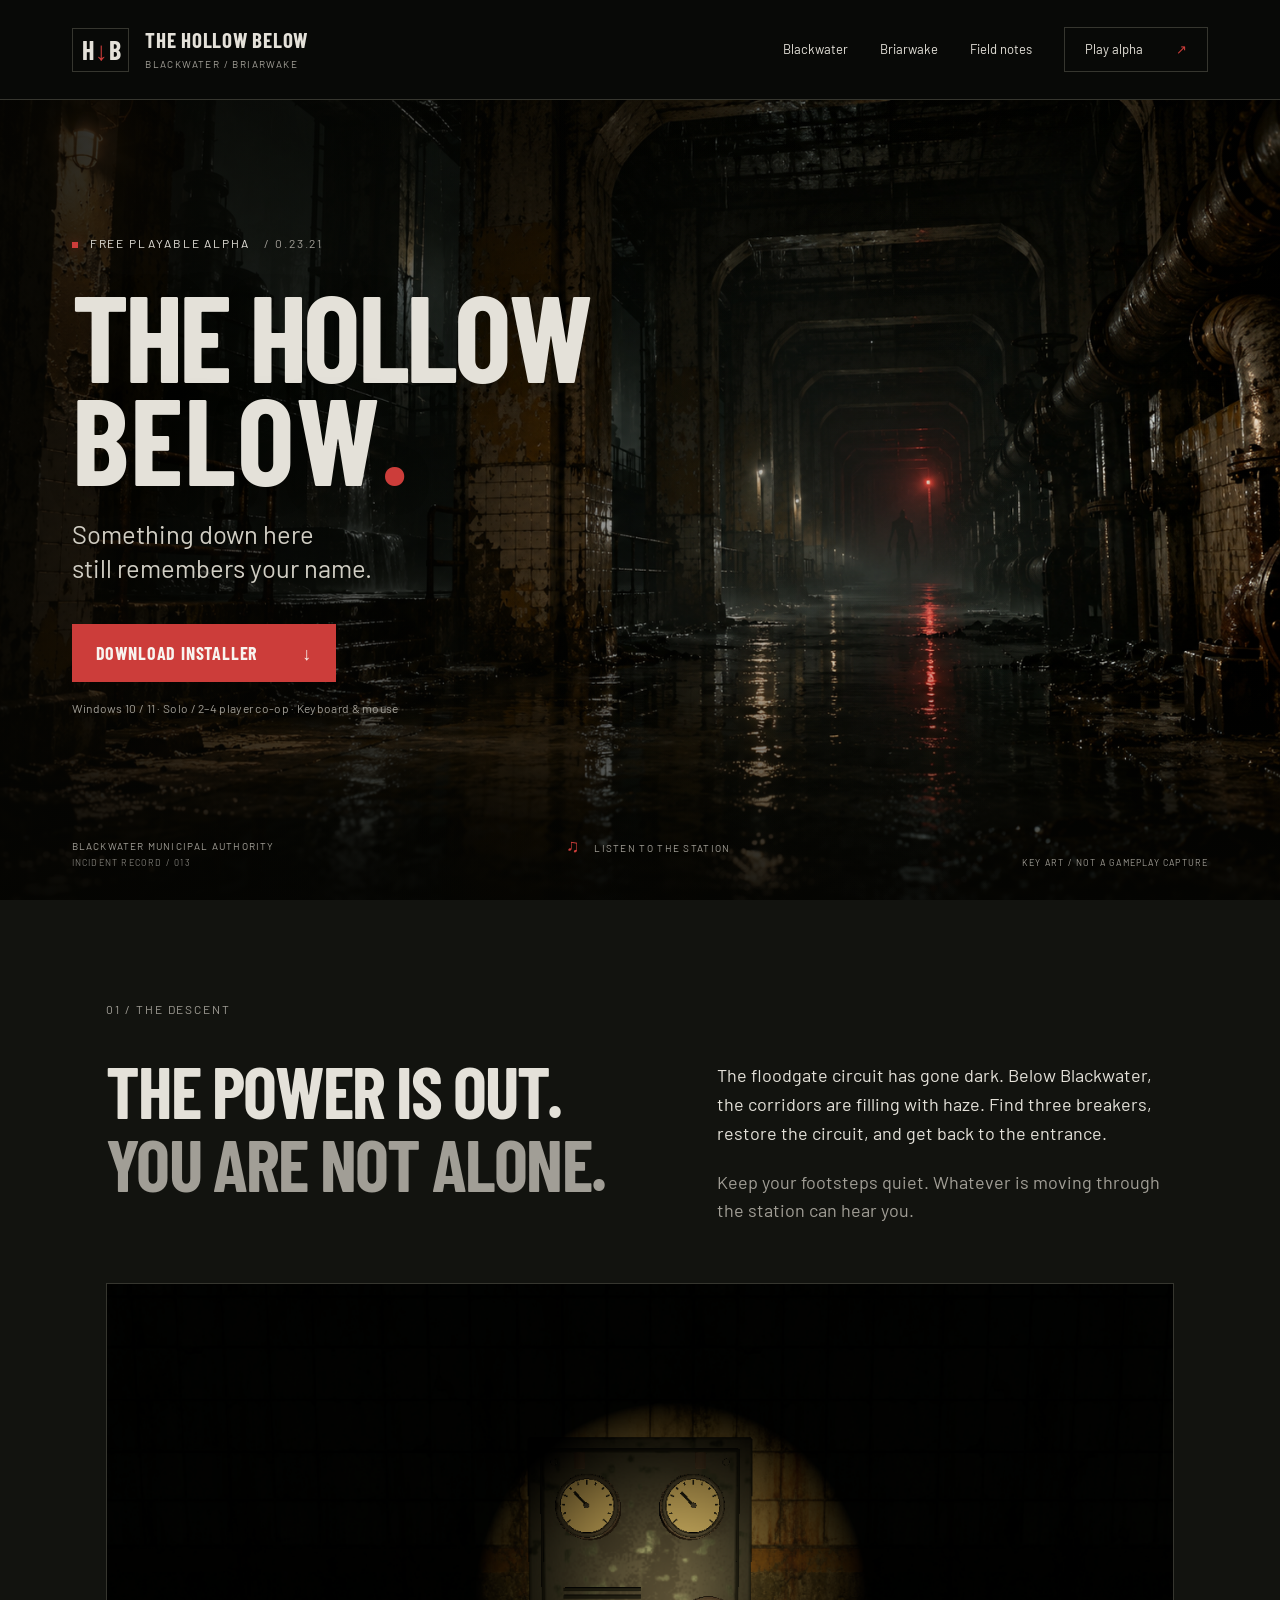
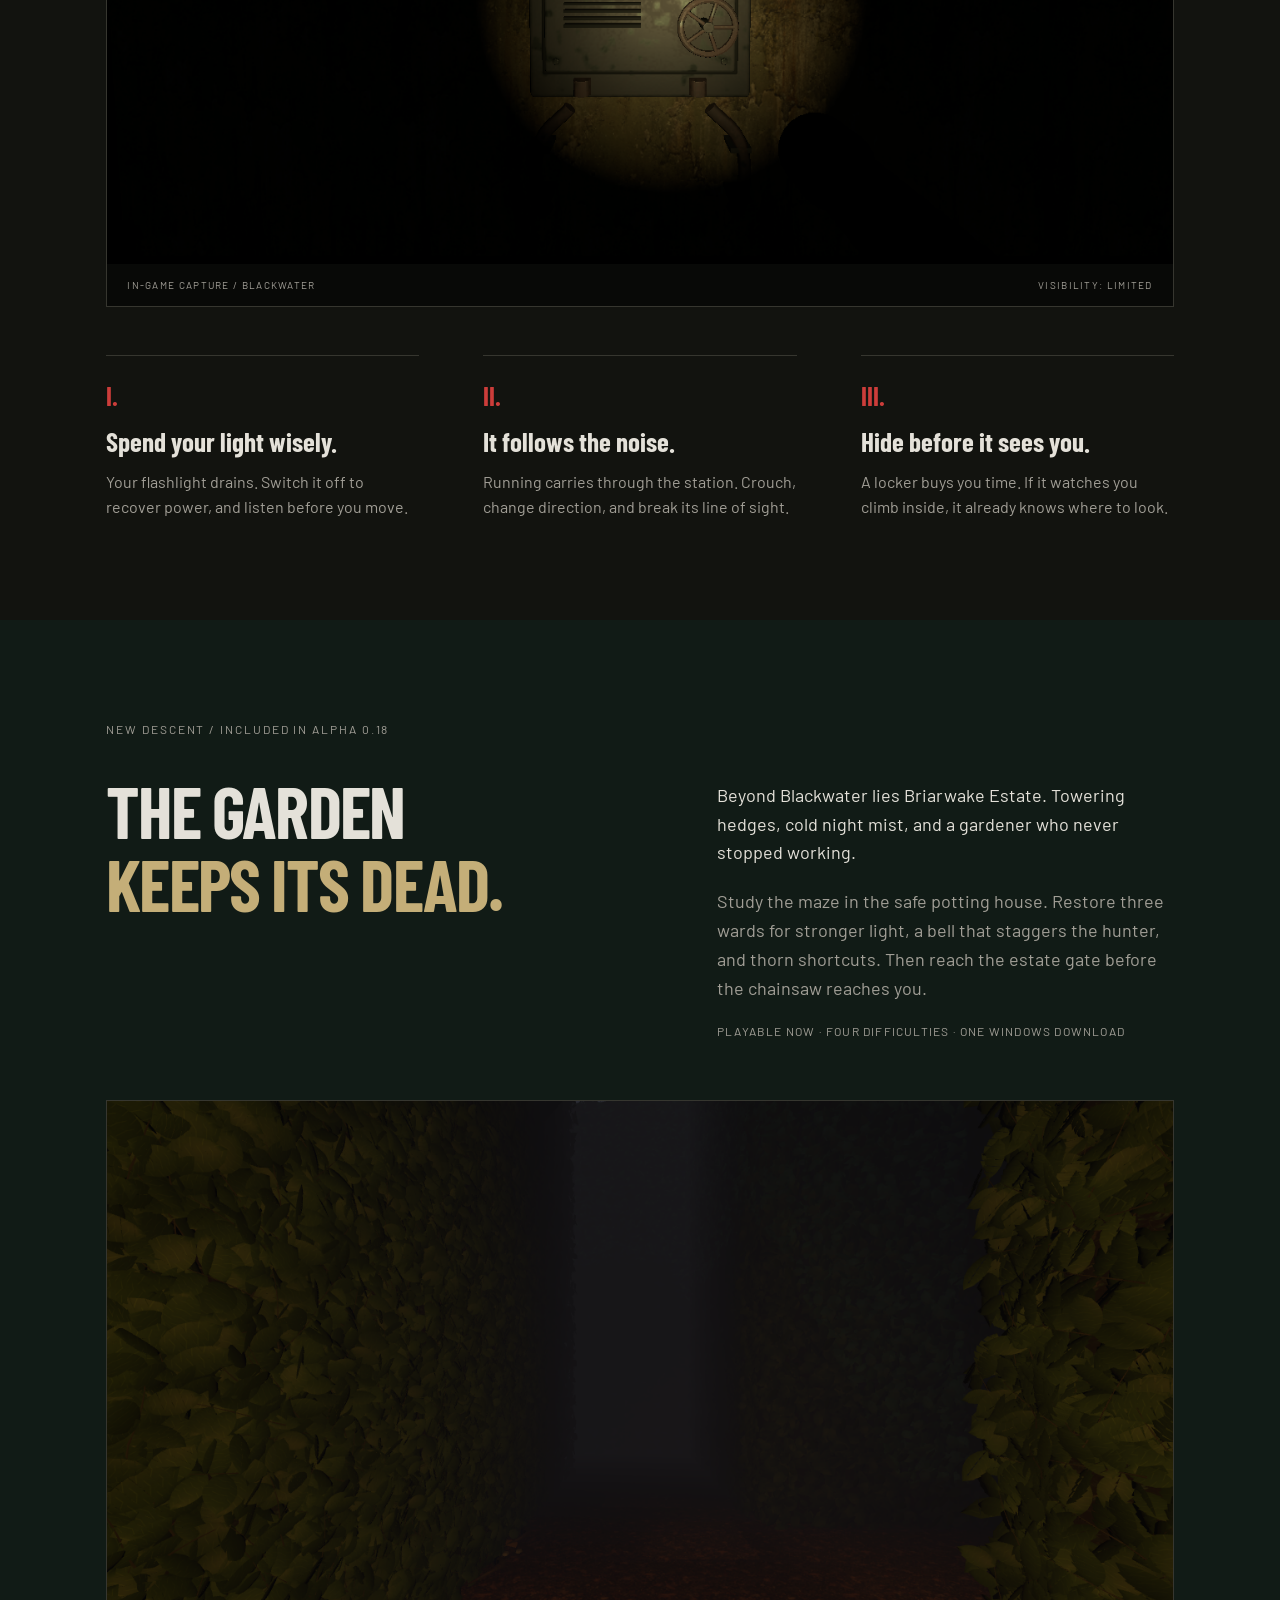
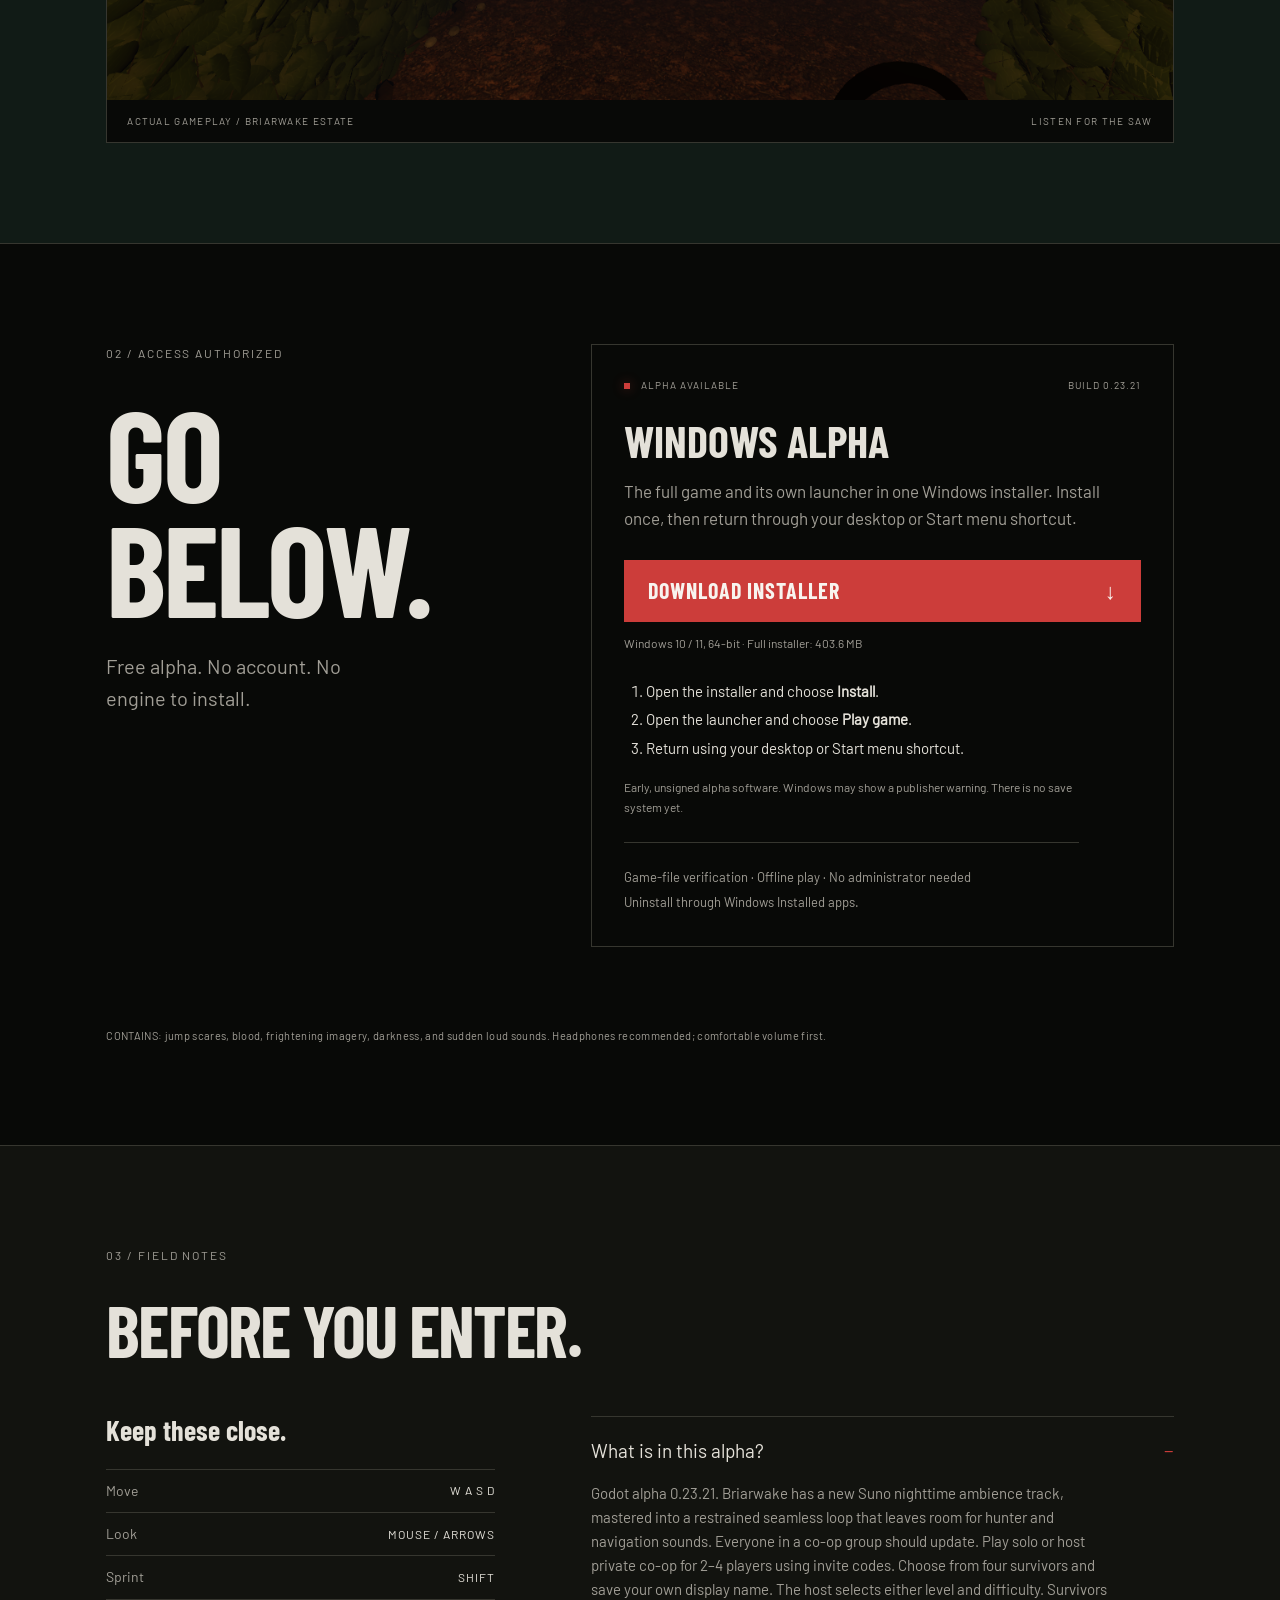
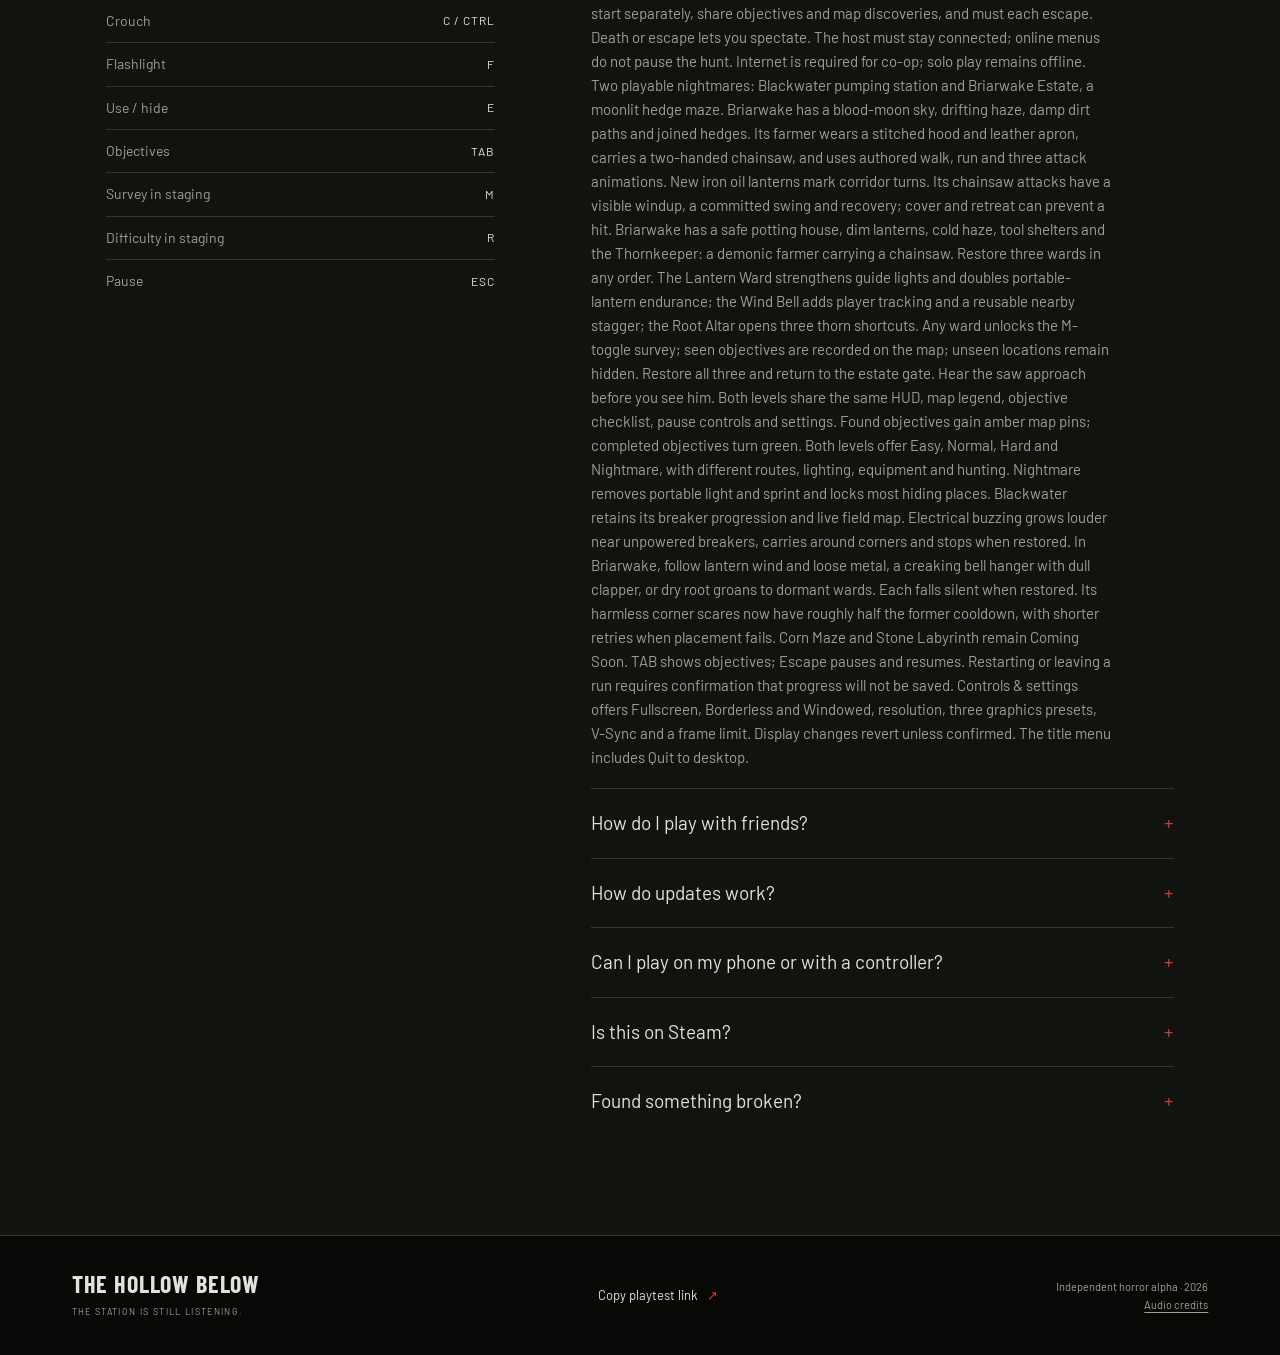
==== commit b401ac72: "release: publish Briarwake midnight atmosphere and ground foley" ====
--- a/docs/index.html
+++ b/docs/index.html
@@ -23,10 +23,10 @@
     <img class="hero-image" src="./assets/station-key-art.png" alt="Key art: a lone figure beneath a red beacon in a flooded pumping station" fetchpriority="high">
     <div class="hero-shade"></div>
     <div class="hero-copy">
-      <p class="eyebrow"><span class="signal" aria-hidden="true"></span> FREE PLAYABLE ALPHA <span class="build-number">/ 0.23.20</span></p>
+      <p class="eyebrow"><span class="signal" aria-hidden="true"></span> FREE PLAYABLE ALPHA <span class="build-number">/ 0.23.21</span></p>
       <h1 id="game-title">THE HOLLOW<br><span>BELOW</span><i>.</i></h1>
       <p class="tagline">Something down here<br>still remembers your name.</p>
-      <div class="hero-actions"><a class="button primary" href="https://github.com/RyanVerWey/the-hollow-below-alpha/releases/download/v0.23.20/The-Hollow-Below-Alpha-Setup.exe" data-installer-download download>DOWNLOAD INSTALLER <span aria-hidden="true">↓</span></a></div>
+      <div class="hero-actions"><a class="button primary" href="https://github.com/RyanVerWey/the-hollow-below-alpha/releases/download/v0.23.21/The-Hollow-Below-Alpha-Setup.exe" data-installer-download download>DOWNLOAD INSTALLER <span aria-hidden="true">↓</span></a></div>
       <p class="platform-note">Windows 10 / 11 · Solo / 2–4 player co-op · Keyboard &amp; mouse</p>
     </div>
     <div class="hero-bottom"><span>BLACKWATER MUNICIPAL AUTHORITY<br><small>INCIDENT RECORD / 013</small></span><button class="sound-toggle" id="sound-toggle" type="button" aria-pressed="false"><span aria-hidden="true">♫</span> LISTEN TO THE STATION</button><span class="key-art-label">KEY ART / NOT A GAMEPLAY CAPTURE</span></div>
@@ -45,10 +45,10 @@
   <section class="play-section section" id="play" aria-labelledby="play-title">
     <div class="play-heading"><p class="eyebrow">02 / ACCESS AUTHORIZED</p><h2 id="play-title">GO BELOW.</h2><p>Free alpha. No account. No engine to install.</p></div>
     <div class="download-panel">
-      <div class="release-line"><span class="availability"><span class="signal" aria-hidden="true"></span> ALPHA AVAILABLE</span><span id="release-version">BUILD 0.23.20</span></div>
+      <div class="release-line"><span class="availability"><span class="signal" aria-hidden="true"></span> ALPHA AVAILABLE</span><span id="release-version">BUILD 0.23.21</span></div>
       <h3>WINDOWS ALPHA</h3><p class="download-description">The full game and its own launcher in one Windows installer. Install once, then return through your desktop or Start menu shortcut.</p>
-      <a class="button primary download-launcher" href="https://github.com/RyanVerWey/the-hollow-below-alpha/releases/download/v0.23.20/The-Hollow-Below-Alpha-Setup.exe" data-installer-download download>DOWNLOAD INSTALLER <span aria-hidden="true">↓</span></a>
-      <p class="download-facts" id="download-facts">Windows 10 / 11, 64-bit · Full installer: 401.1 MB</p>
+      <a class="button primary download-launcher" href="https://github.com/RyanVerWey/the-hollow-below-alpha/releases/download/v0.23.21/The-Hollow-Below-Alpha-Setup.exe" data-installer-download download>DOWNLOAD INSTALLER <span aria-hidden="true">↓</span></a>
+      <p class="download-facts" id="download-facts">Windows 10 / 11, 64-bit · Full installer: 403.6 MB</p>
       <ol class="install-steps"><li>Open the installer and choose <b>Install</b>.</li><li>Open the launcher and choose <b>Play game</b>.</li><li>Return using your desktop or Start menu shortcut.</li></ol>
       <p class="alpha-note">Early, unsigned alpha software. Windows may show a publisher warning. There is no save system yet.</p>
       <p class="launcher-features">Game-file verification · Offline play · No administrator needed<br>Uninstall through Windows Installed apps.</p>
@@ -58,7 +58,7 @@
   <section class="field-section section" id="field-notes" aria-labelledby="notes-title">
     <div class="field-heading"><p class="eyebrow">03 / FIELD NOTES</p><h2 id="notes-title">BEFORE YOU ENTER.</h2></div>
     <div class="field-grid"><div class="controls"><h3>Keep these close.</h3><dl><div><dt>Move</dt><dd>W A S D</dd></div><div><dt>Look</dt><dd>MOUSE / ARROWS</dd></div><div><dt>Sprint</dt><dd>SHIFT</dd></div><div><dt>Crouch</dt><dd>C / CTRL</dd></div><div><dt>Flashlight</dt><dd>F</dd></div><div><dt>Use / hide</dt><dd>E</dd></div><div><dt>Objectives</dt><dd>TAB</dd></div><div><dt>Survey in staging</dt><dd>M</dd></div><div><dt>Difficulty in staging</dt><dd>R</dd></div><div><dt>Pause</dt><dd>ESC</dd></div></dl></div>
-    <div class="faq"><details open><summary>What is in this alpha?</summary><p>Godot alpha 0.23.20. Briarwake now has continuous tall 3D hedges with layered leaves, branches and overhead vines, plus dense drifting mist at eye height and a low-quality fog fallback. Everyone in a co-op group should update. Play solo or host private co-op for 2–4 players using invite codes. Choose from four survivors and save your own display name. The host selects either level and difficulty. Survivors start separately, share objectives and map discoveries, and must each escape. Death or escape lets you spectate. The host must stay connected; online menus do not pause the hunt. Internet is required for co-op; solo play remains offline. Two playable nightmares: Blackwater pumping station and Briarwake Estate, a moonlit hedge maze. Briarwake has a blood-moon sky, drifting haze, damp dirt paths and joined hedges. Its farmer wears a stitched hood and leather apron, carries a two-handed chainsaw, and uses authored walk, run and three attack animations. New iron oil lanterns mark corridor turns. Its chainsaw attacks have a visible windup, a committed swing and recovery; cover and retreat can prevent a hit. Briarwake has a safe potting house, dim lanterns, cold haze, tool shelters and the Thornkeeper: a demonic farmer carrying a chainsaw. Restore three wards in any order. The Lantern Ward strengthens guide lights and doubles portable-lantern endurance; the Wind Bell adds player tracking and a reusable nearby stagger; the Root Altar opens three thorn shortcuts. Any ward unlocks the M-toggle survey; seen objectives are recorded on the map; unseen locations remain hidden. Restore all three and return to the estate gate. Hear the saw approach before you see him. Both levels share the same HUD, map legend, objective checklist, pause controls and settings. Found objectives gain amber map pins; completed objectives turn green. Both levels offer Easy, Normal, Hard and Nightmare, with different routes, lighting, equipment and hunting. Nightmare removes portable light and sprint and locks most hiding places. Blackwater retains its breaker progression and live field map. Electrical buzzing grows louder near unpowered breakers, carries around corners and stops when restored. In Briarwake, follow lantern wind and loose metal, a creaking bell hanger with dull clapper, or dry root groans to dormant wards. Each falls silent when restored. Its harmless corner scares now have roughly half the former cooldown, with shorter retries when placement fails. Corn Maze and Stone Labyrinth remain Coming Soon. TAB shows objectives; Escape pauses and resumes. Restarting or leaving a run requires confirmation that progress will not be saved. Controls &amp; settings offers Fullscreen, Borderless and Windowed, resolution, three graphics presets, V-Sync and a frame limit. Display changes revert unless confirmed. The title menu includes Quit to desktop.</p></details><details><summary>How do I play with friends?</summary><p>Open Play with Friends, enter your name and host a private lobby. Share its invite code with up to three friends. Everyone chooses a survivor and readies up; the host chooses the level and difficulty and starts the descent. You begin in different maze sectors, share objective progress and each need to reach the exit. No account or port forwarding is needed. Co-op requires Internet; the host must keep the game open. Menus do not pause online play. Solo play remains available offline.</p></details><details><summary>How do updates work?</summary><p>The launcher checks for updates when it opens. When a newer alpha is available, choose Update &amp; restart. It downloads and verifies the full installer, installs the update, and reopens the launcher. Close the game before updating. Installed play stays available offline. Older launchers need the latest full installer once to enable this feature.</p></details><details><summary>Can I play on my phone or with a controller?</summary><p>This alpha is built for a desktop keyboard and mouse. Mobile, controller support and saved progress are not available.</p></details><details><summary>Is this on Steam?</summary><p>Not yet. This is an early independent playtest, shared directly while the game grows.</p></details><details><summary>Found something broken?</summary><p>Send the person who shared the game your build number, Windows version, what happened, and the steps that caused it. A screenshot helps. Windows logs: <code>%APPDATA%\Godot\app_userdata\The Hollow Below\logs</code>.</p></details></div></div>
+    <div class="faq"><details open><summary>What is in this alpha?</summary><p>Godot alpha 0.23.21. Briarwake has a new Suno nighttime ambience track, mastered into a restrained seamless loop that leaves room for hunter and navigation sounds. Everyone in a co-op group should update. Play solo or host private co-op for 2–4 players using invite codes. Choose from four survivors and save your own display name. The host selects either level and difficulty. Survivors start separately, share objectives and map discoveries, and must each escape. Death or escape lets you spectate. The host must stay connected; online menus do not pause the hunt. Internet is required for co-op; solo play remains offline. Two playable nightmares: Blackwater pumping station and Briarwake Estate, a moonlit hedge maze. Briarwake has a blood-moon sky, drifting haze, damp dirt paths and joined hedges. Its farmer wears a stitched hood and leather apron, carries a two-handed chainsaw, and uses authored walk, run and three attack animations. New iron oil lanterns mark corridor turns. Its chainsaw attacks have a visible windup, a committed swing and recovery; cover and retreat can prevent a hit. Briarwake has a safe potting house, dim lanterns, cold haze, tool shelters and the Thornkeeper: a demonic farmer carrying a chainsaw. Restore three wards in any order. The Lantern Ward strengthens guide lights and doubles portable-lantern endurance; the Wind Bell adds player tracking and a reusable nearby stagger; the Root Altar opens three thorn shortcuts. Any ward unlocks the M-toggle survey; seen objectives are recorded on the map; unseen locations remain hidden. Restore all three and return to the estate gate. Hear the saw approach before you see him. Both levels share the same HUD, map legend, objective checklist, pause controls and settings. Found objectives gain amber map pins; completed objectives turn green. Both levels offer Easy, Normal, Hard and Nightmare, with different routes, lighting, equipment and hunting. Nightmare removes portable light and sprint and locks most hiding places. Blackwater retains its breaker progression and live field map. Electrical buzzing grows louder near unpowered breakers, carries around corners and stops when restored. In Briarwake, follow lantern wind and loose metal, a creaking bell hanger with dull clapper, or dry root groans to dormant wards. Each falls silent when restored. Its harmless corner scares now have roughly half the former cooldown, with shorter retries when placement fails. Corn Maze and Stone Labyrinth remain Coming Soon. TAB shows objectives; Escape pauses and resumes. Restarting or leaving a run requires confirmation that progress will not be saved. Controls &amp; settings offers Fullscreen, Borderless and Windowed, resolution, three graphics presets, V-Sync and a frame limit. Display changes revert unless confirmed. The title menu includes Quit to desktop.</p></details><details><summary>How do I play with friends?</summary><p>Open Play with Friends, enter your name and host a private lobby. Share its invite code with up to three friends. Everyone chooses a survivor and readies up; the host chooses the level and difficulty and starts the descent. You begin in different maze sectors, share objective progress and each need to reach the exit. No account or port forwarding is needed. Co-op requires Internet; the host must keep the game open. Menus do not pause online play. Solo play remains available offline.</p></details><details><summary>How do updates work?</summary><p>The launcher checks for updates when it opens. When a newer alpha is available, choose Update &amp; restart. It downloads and verifies the full installer, installs the update, and reopens the launcher. Close the game before updating. Installed play stays available offline. Older launchers need the latest full installer once to enable this feature.</p></details><details><summary>Can I play on my phone or with a controller?</summary><p>This alpha is built for a desktop keyboard and mouse. Mobile, controller support and saved progress are not available.</p></details><details><summary>Is this on Steam?</summary><p>Not yet. This is an early independent playtest, shared directly while the game grows.</p></details><details><summary>Found something broken?</summary><p>Send the person who shared the game your build number, Windows version, what happened, and the steps that caused it. A screenshot helps. Windows logs: <code>%APPDATA%\Godot\app_userdata\The Hollow Below\logs</code>.</p></details></div></div>
   </section>
 </main>
 <footer class="footer"><a class="brand footer-brand" href="#">THE HOLLOW BELOW<span>THE STATION IS STILL LISTENING.</span></a><button id="share" class="inline-button" type="button">Copy playtest link <span aria-hidden="true">↗</span></button><p>Independent horror alpha · 2026<br><a href="./assets/audio-credits.txt">Audio credits</a></p><span id="share-status" class="sr-only" role="status"></span></footer>
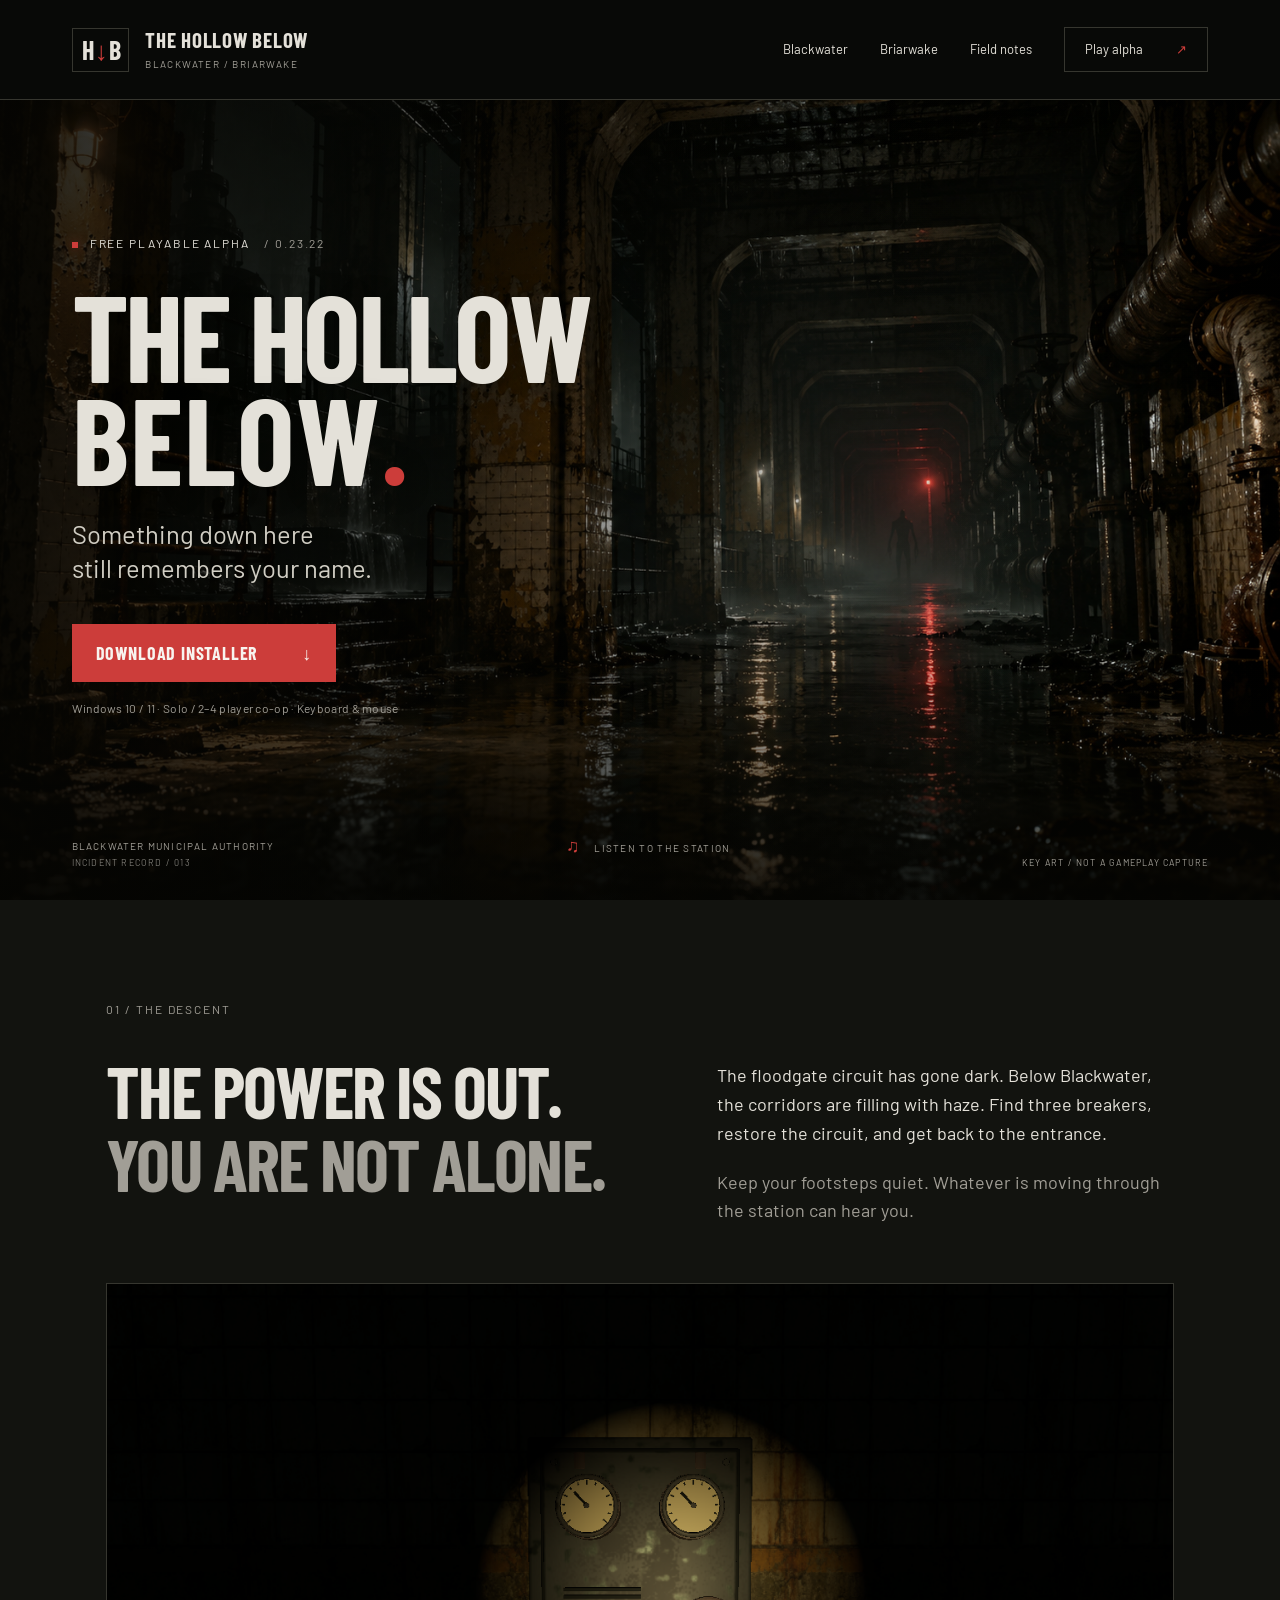
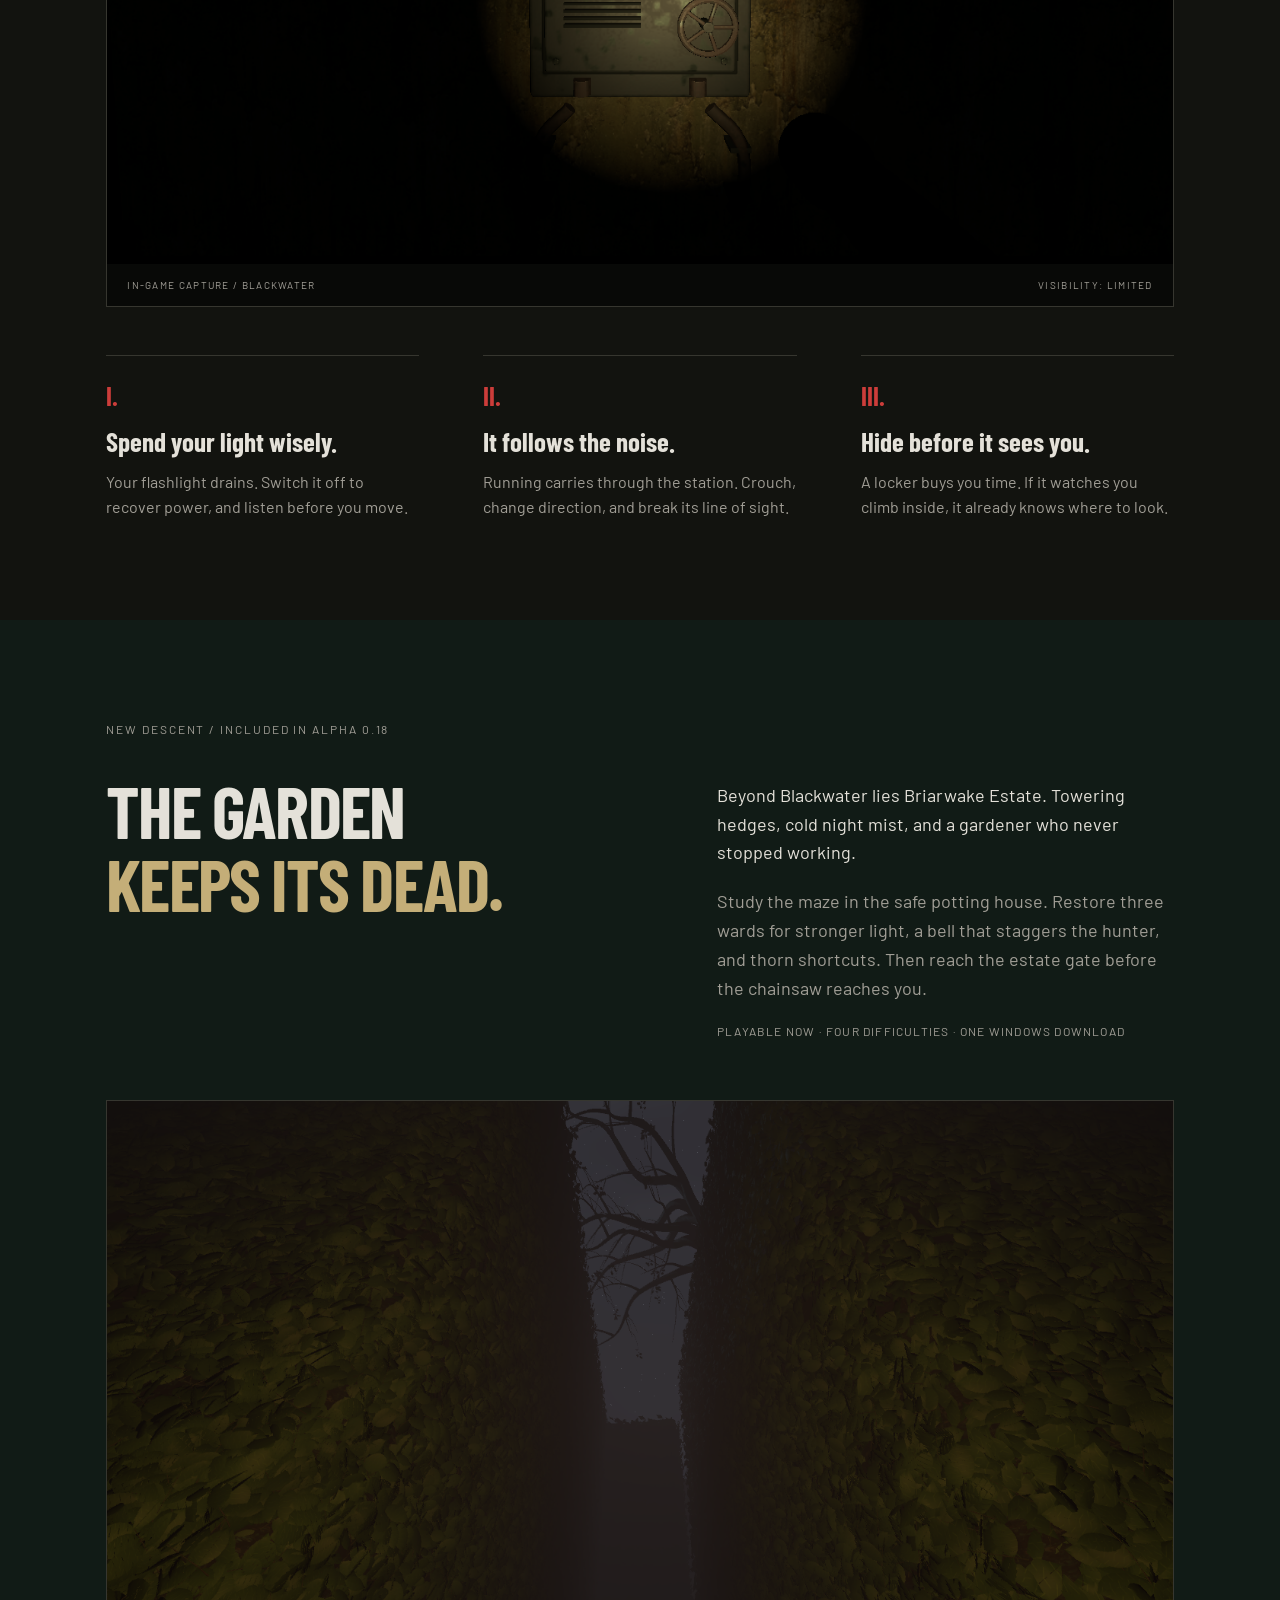
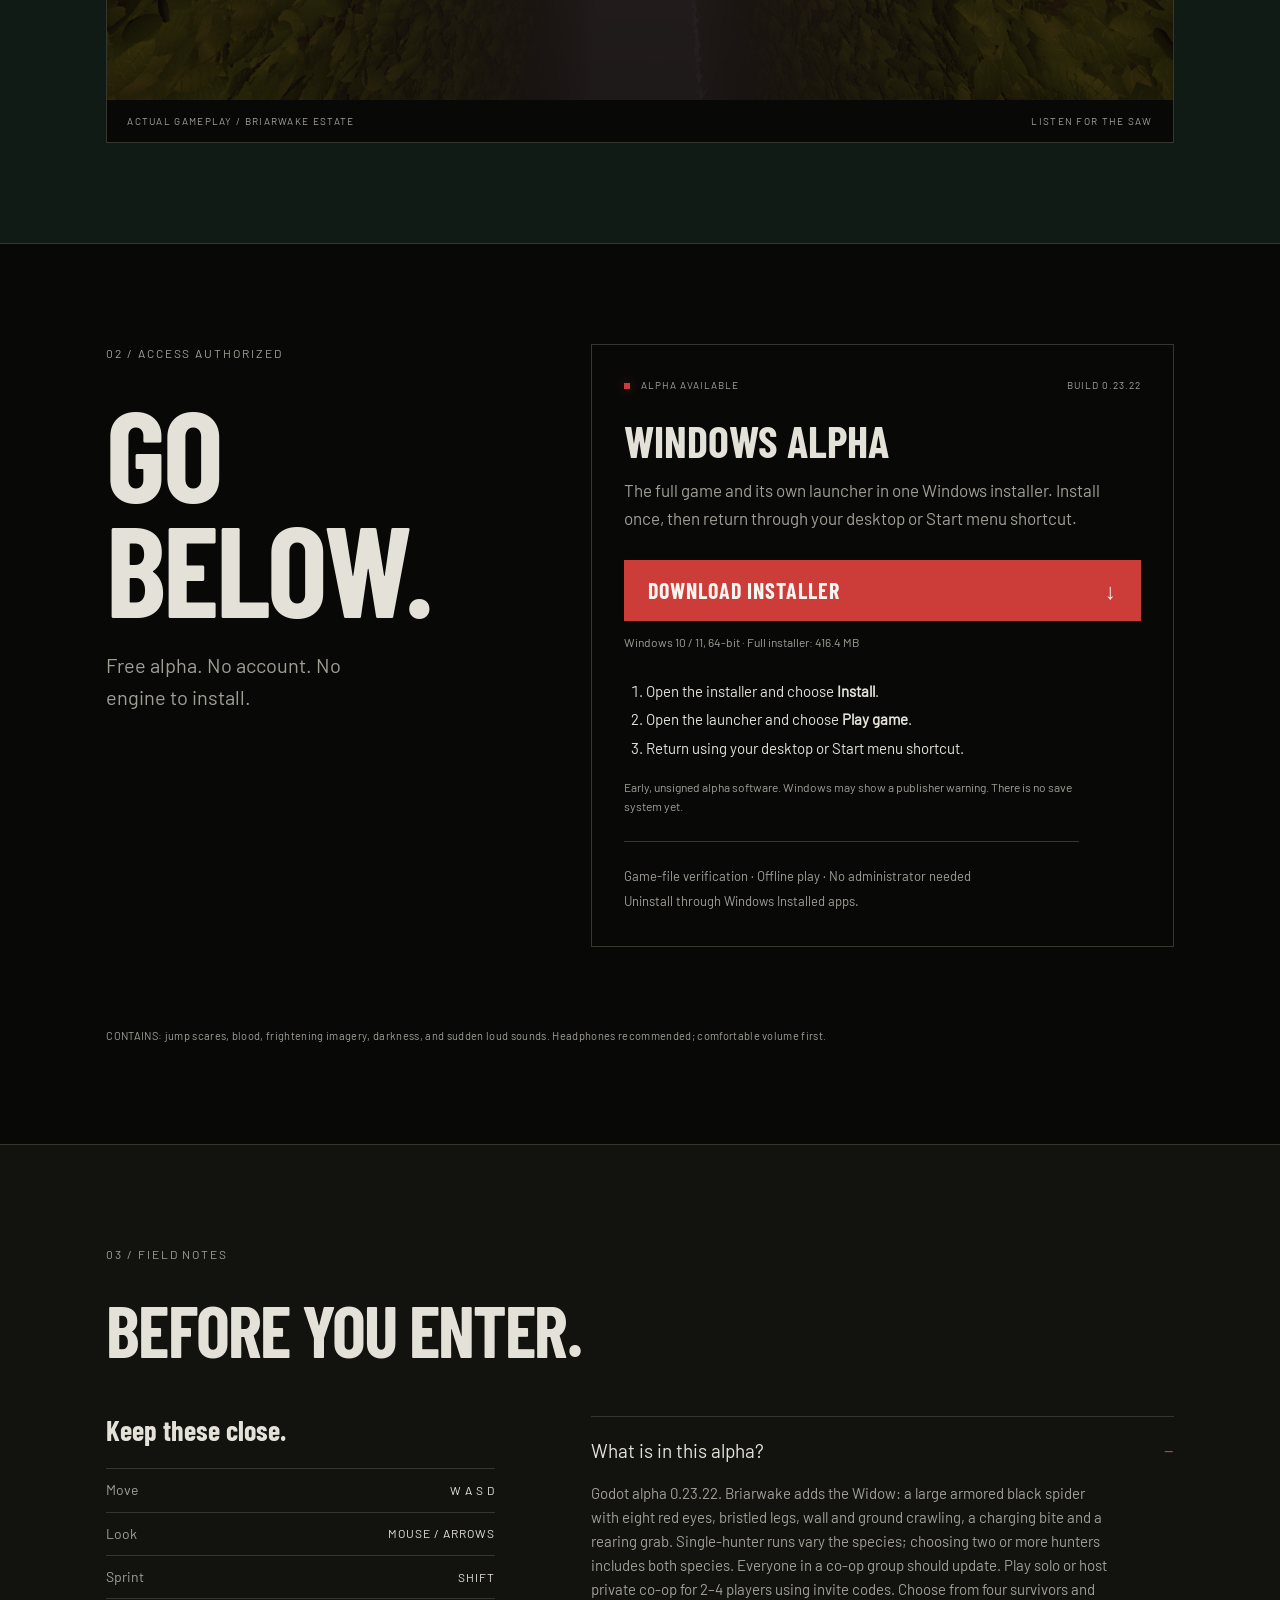
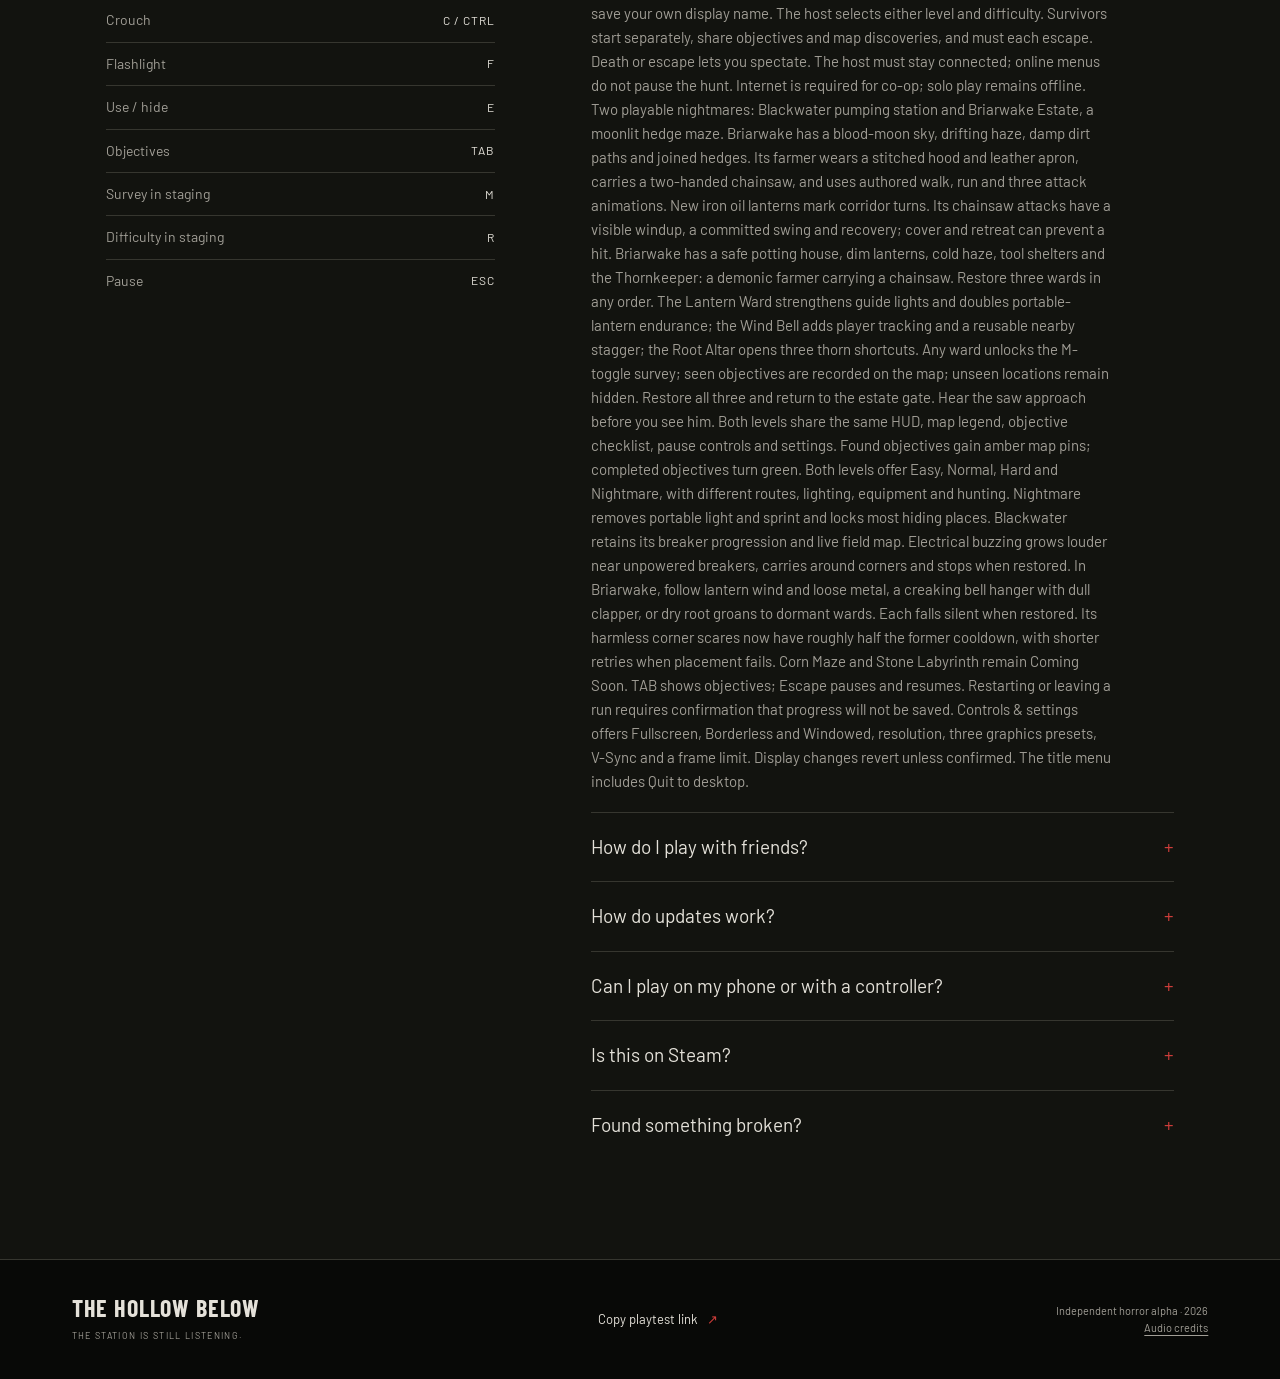
==== commit ed6073aa: "Release 0.23.22 Briarwake Widow and nature update" ====
--- a/docs/index.html
+++ b/docs/index.html
@@ -23,10 +23,10 @@
     <img class="hero-image" src="./assets/station-key-art.png" alt="Key art: a lone figure beneath a red beacon in a flooded pumping station" fetchpriority="high">
     <div class="hero-shade"></div>
     <div class="hero-copy">
-      <p class="eyebrow"><span class="signal" aria-hidden="true"></span> FREE PLAYABLE ALPHA <span class="build-number">/ 0.23.21</span></p>
+      <p class="eyebrow"><span class="signal" aria-hidden="true"></span> FREE PLAYABLE ALPHA <span class="build-number">/ 0.23.22</span></p>
       <h1 id="game-title">THE HOLLOW<br><span>BELOW</span><i>.</i></h1>
       <p class="tagline">Something down here<br>still remembers your name.</p>
-      <div class="hero-actions"><a class="button primary" href="https://github.com/RyanVerWey/the-hollow-below-alpha/releases/download/v0.23.21/The-Hollow-Below-Alpha-Setup.exe" data-installer-download download>DOWNLOAD INSTALLER <span aria-hidden="true">↓</span></a></div>
+      <div class="hero-actions"><a class="button primary" href="https://github.com/RyanVerWey/the-hollow-below-alpha/releases/download/v0.23.22/The-Hollow-Below-Alpha-Setup.exe" data-installer-download download>DOWNLOAD INSTALLER <span aria-hidden="true">↓</span></a></div>
       <p class="platform-note">Windows 10 / 11 · Solo / 2–4 player co-op · Keyboard &amp; mouse</p>
     </div>
     <div class="hero-bottom"><span>BLACKWATER MUNICIPAL AUTHORITY<br><small>INCIDENT RECORD / 013</small></span><button class="sound-toggle" id="sound-toggle" type="button" aria-pressed="false"><span aria-hidden="true">♫</span> LISTEN TO THE STATION</button><span class="key-art-label">KEY ART / NOT A GAMEPLAY CAPTURE</span></div>
@@ -45,10 +45,10 @@
   <section class="play-section section" id="play" aria-labelledby="play-title">
     <div class="play-heading"><p class="eyebrow">02 / ACCESS AUTHORIZED</p><h2 id="play-title">GO BELOW.</h2><p>Free alpha. No account. No engine to install.</p></div>
     <div class="download-panel">
-      <div class="release-line"><span class="availability"><span class="signal" aria-hidden="true"></span> ALPHA AVAILABLE</span><span id="release-version">BUILD 0.23.21</span></div>
+      <div class="release-line"><span class="availability"><span class="signal" aria-hidden="true"></span> ALPHA AVAILABLE</span><span id="release-version">BUILD 0.23.22</span></div>
       <h3>WINDOWS ALPHA</h3><p class="download-description">The full game and its own launcher in one Windows installer. Install once, then return through your desktop or Start menu shortcut.</p>
-      <a class="button primary download-launcher" href="https://github.com/RyanVerWey/the-hollow-below-alpha/releases/download/v0.23.21/The-Hollow-Below-Alpha-Setup.exe" data-installer-download download>DOWNLOAD INSTALLER <span aria-hidden="true">↓</span></a>
-      <p class="download-facts" id="download-facts">Windows 10 / 11, 64-bit · Full installer: 403.6 MB</p>
+      <a class="button primary download-launcher" href="https://github.com/RyanVerWey/the-hollow-below-alpha/releases/download/v0.23.22/The-Hollow-Below-Alpha-Setup.exe" data-installer-download download>DOWNLOAD INSTALLER <span aria-hidden="true">↓</span></a>
+      <p class="download-facts" id="download-facts">Windows 10 / 11, 64-bit · Full installer: 416.4 MB</p>
       <ol class="install-steps"><li>Open the installer and choose <b>Install</b>.</li><li>Open the launcher and choose <b>Play game</b>.</li><li>Return using your desktop or Start menu shortcut.</li></ol>
       <p class="alpha-note">Early, unsigned alpha software. Windows may show a publisher warning. There is no save system yet.</p>
       <p class="launcher-features">Game-file verification · Offline play · No administrator needed<br>Uninstall through Windows Installed apps.</p>
@@ -58,7 +58,7 @@
   <section class="field-section section" id="field-notes" aria-labelledby="notes-title">
     <div class="field-heading"><p class="eyebrow">03 / FIELD NOTES</p><h2 id="notes-title">BEFORE YOU ENTER.</h2></div>
     <div class="field-grid"><div class="controls"><h3>Keep these close.</h3><dl><div><dt>Move</dt><dd>W A S D</dd></div><div><dt>Look</dt><dd>MOUSE / ARROWS</dd></div><div><dt>Sprint</dt><dd>SHIFT</dd></div><div><dt>Crouch</dt><dd>C / CTRL</dd></div><div><dt>Flashlight</dt><dd>F</dd></div><div><dt>Use / hide</dt><dd>E</dd></div><div><dt>Objectives</dt><dd>TAB</dd></div><div><dt>Survey in staging</dt><dd>M</dd></div><div><dt>Difficulty in staging</dt><dd>R</dd></div><div><dt>Pause</dt><dd>ESC</dd></div></dl></div>
-    <div class="faq"><details open><summary>What is in this alpha?</summary><p>Godot alpha 0.23.21. Briarwake has a new Suno nighttime ambience track, mastered into a restrained seamless loop that leaves room for hunter and navigation sounds. Everyone in a co-op group should update. Play solo or host private co-op for 2–4 players using invite codes. Choose from four survivors and save your own display name. The host selects either level and difficulty. Survivors start separately, share objectives and map discoveries, and must each escape. Death or escape lets you spectate. The host must stay connected; online menus do not pause the hunt. Internet is required for co-op; solo play remains offline. Two playable nightmares: Blackwater pumping station and Briarwake Estate, a moonlit hedge maze. Briarwake has a blood-moon sky, drifting haze, damp dirt paths and joined hedges. Its farmer wears a stitched hood and leather apron, carries a two-handed chainsaw, and uses authored walk, run and three attack animations. New iron oil lanterns mark corridor turns. Its chainsaw attacks have a visible windup, a committed swing and recovery; cover and retreat can prevent a hit. Briarwake has a safe potting house, dim lanterns, cold haze, tool shelters and the Thornkeeper: a demonic farmer carrying a chainsaw. Restore three wards in any order. The Lantern Ward strengthens guide lights and doubles portable-lantern endurance; the Wind Bell adds player tracking and a reusable nearby stagger; the Root Altar opens three thorn shortcuts. Any ward unlocks the M-toggle survey; seen objectives are recorded on the map; unseen locations remain hidden. Restore all three and return to the estate gate. Hear the saw approach before you see him. Both levels share the same HUD, map legend, objective checklist, pause controls and settings. Found objectives gain amber map pins; completed objectives turn green. Both levels offer Easy, Normal, Hard and Nightmare, with different routes, lighting, equipment and hunting. Nightmare removes portable light and sprint and locks most hiding places. Blackwater retains its breaker progression and live field map. Electrical buzzing grows louder near unpowered breakers, carries around corners and stops when restored. In Briarwake, follow lantern wind and loose metal, a creaking bell hanger with dull clapper, or dry root groans to dormant wards. Each falls silent when restored. Its harmless corner scares now have roughly half the former cooldown, with shorter retries when placement fails. Corn Maze and Stone Labyrinth remain Coming Soon. TAB shows objectives; Escape pauses and resumes. Restarting or leaving a run requires confirmation that progress will not be saved. Controls &amp; settings offers Fullscreen, Borderless and Windowed, resolution, three graphics presets, V-Sync and a frame limit. Display changes revert unless confirmed. The title menu includes Quit to desktop.</p></details><details><summary>How do I play with friends?</summary><p>Open Play with Friends, enter your name and host a private lobby. Share its invite code with up to three friends. Everyone chooses a survivor and readies up; the host chooses the level and difficulty and starts the descent. You begin in different maze sectors, share objective progress and each need to reach the exit. No account or port forwarding is needed. Co-op requires Internet; the host must keep the game open. Menus do not pause online play. Solo play remains available offline.</p></details><details><summary>How do updates work?</summary><p>The launcher checks for updates when it opens. When a newer alpha is available, choose Update &amp; restart. It downloads and verifies the full installer, installs the update, and reopens the launcher. Close the game before updating. Installed play stays available offline. Older launchers need the latest full installer once to enable this feature.</p></details><details><summary>Can I play on my phone or with a controller?</summary><p>This alpha is built for a desktop keyboard and mouse. Mobile, controller support and saved progress are not available.</p></details><details><summary>Is this on Steam?</summary><p>Not yet. This is an early independent playtest, shared directly while the game grows.</p></details><details><summary>Found something broken?</summary><p>Send the person who shared the game your build number, Windows version, what happened, and the steps that caused it. A screenshot helps. Windows logs: <code>%APPDATA%\Godot\app_userdata\The Hollow Below\logs</code>.</p></details></div></div>
+    <div class="faq"><details open><summary>What is in this alpha?</summary><p>Godot alpha 0.23.22. Briarwake adds the Widow: a large armored black spider with eight red eyes, bristled legs, wall and ground crawling, a charging bite and a rearing grab. Single-hunter runs vary the species; choosing two or more hunters includes both species. Everyone in a co-op group should update. Play solo or host private co-op for 2–4 players using invite codes. Choose from four survivors and save your own display name. The host selects either level and difficulty. Survivors start separately, share objectives and map discoveries, and must each escape. Death or escape lets you spectate. The host must stay connected; online menus do not pause the hunt. Internet is required for co-op; solo play remains offline. Two playable nightmares: Blackwater pumping station and Briarwake Estate, a moonlit hedge maze. Briarwake has a blood-moon sky, drifting haze, damp dirt paths and joined hedges. Its farmer wears a stitched hood and leather apron, carries a two-handed chainsaw, and uses authored walk, run and three attack animations. New iron oil lanterns mark corridor turns. Its chainsaw attacks have a visible windup, a committed swing and recovery; cover and retreat can prevent a hit. Briarwake has a safe potting house, dim lanterns, cold haze, tool shelters and the Thornkeeper: a demonic farmer carrying a chainsaw. Restore three wards in any order. The Lantern Ward strengthens guide lights and doubles portable-lantern endurance; the Wind Bell adds player tracking and a reusable nearby stagger; the Root Altar opens three thorn shortcuts. Any ward unlocks the M-toggle survey; seen objectives are recorded on the map; unseen locations remain hidden. Restore all three and return to the estate gate. Hear the saw approach before you see him. Both levels share the same HUD, map legend, objective checklist, pause controls and settings. Found objectives gain amber map pins; completed objectives turn green. Both levels offer Easy, Normal, Hard and Nightmare, with different routes, lighting, equipment and hunting. Nightmare removes portable light and sprint and locks most hiding places. Blackwater retains its breaker progression and live field map. Electrical buzzing grows louder near unpowered breakers, carries around corners and stops when restored. In Briarwake, follow lantern wind and loose metal, a creaking bell hanger with dull clapper, or dry root groans to dormant wards. Each falls silent when restored. Its harmless corner scares now have roughly half the former cooldown, with shorter retries when placement fails. Corn Maze and Stone Labyrinth remain Coming Soon. TAB shows objectives; Escape pauses and resumes. Restarting or leaving a run requires confirmation that progress will not be saved. Controls &amp; settings offers Fullscreen, Borderless and Windowed, resolution, three graphics presets, V-Sync and a frame limit. Display changes revert unless confirmed. The title menu includes Quit to desktop.</p></details><details><summary>How do I play with friends?</summary><p>Open Play with Friends, enter your name and host a private lobby. Share its invite code with up to three friends. Everyone chooses a survivor and readies up; the host chooses the level and difficulty and starts the descent. You begin in different maze sectors, share objective progress and each need to reach the exit. No account or port forwarding is needed. Co-op requires Internet; the host must keep the game open. Menus do not pause online play. Solo play remains available offline.</p></details><details><summary>How do updates work?</summary><p>The launcher checks for updates when it opens. When a newer alpha is available, choose Update &amp; restart. It downloads and verifies the full installer, installs the update, and reopens the launcher. Close the game before updating. Installed play stays available offline. Older launchers need the latest full installer once to enable this feature.</p></details><details><summary>Can I play on my phone or with a controller?</summary><p>This alpha is built for a desktop keyboard and mouse. Mobile, controller support and saved progress are not available.</p></details><details><summary>Is this on Steam?</summary><p>Not yet. This is an early independent playtest, shared directly while the game grows.</p></details><details><summary>Found something broken?</summary><p>Send the person who shared the game your build number, Windows version, what happened, and the steps that caused it. A screenshot helps. Windows logs: <code>%APPDATA%\Godot\app_userdata\The Hollow Below\logs</code>.</p></details></div></div>
   </section>
 </main>
 <footer class="footer"><a class="brand footer-brand" href="#">THE HOLLOW BELOW<span>THE STATION IS STILL LISTENING.</span></a><button id="share" class="inline-button" type="button">Copy playtest link <span aria-hidden="true">↗</span></button><p>Independent horror alpha · 2026<br><a href="./assets/audio-credits.txt">Audio credits</a></p><span id="share-status" class="sr-only" role="status"></span></footer>
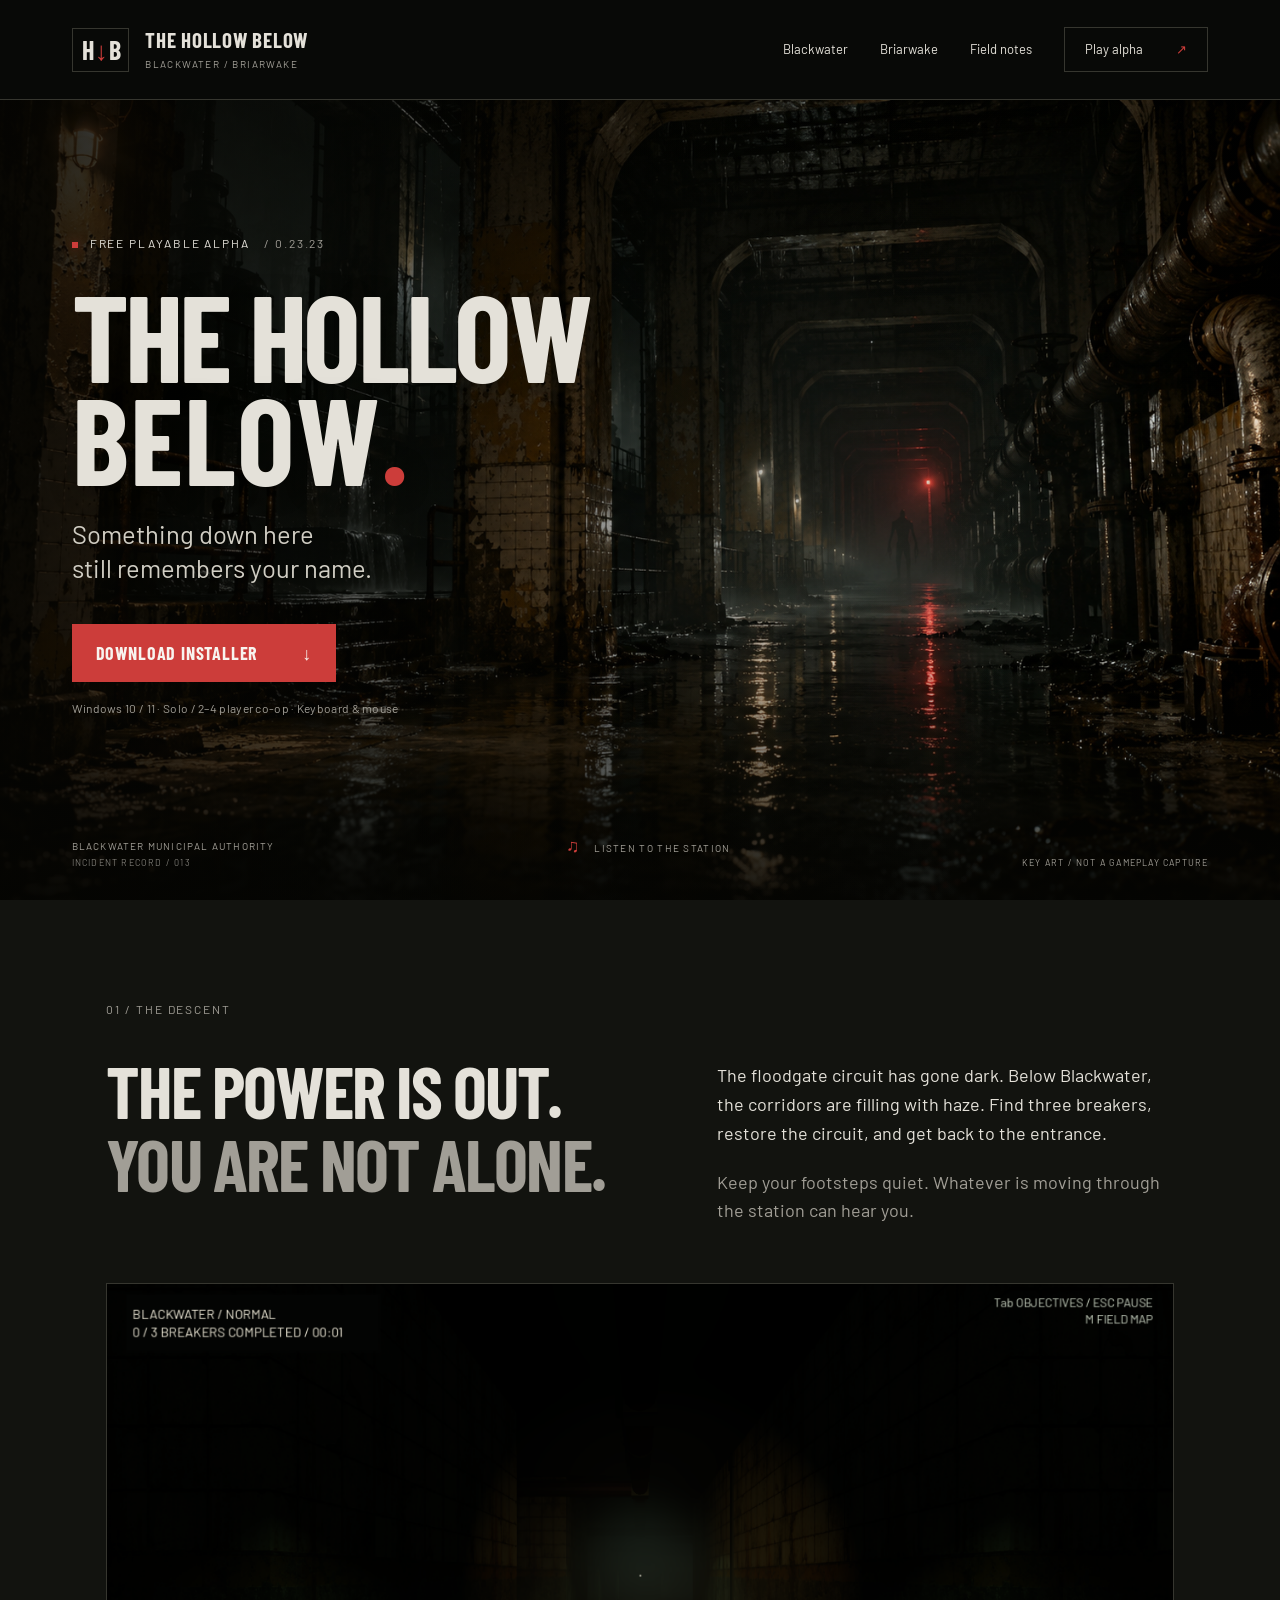
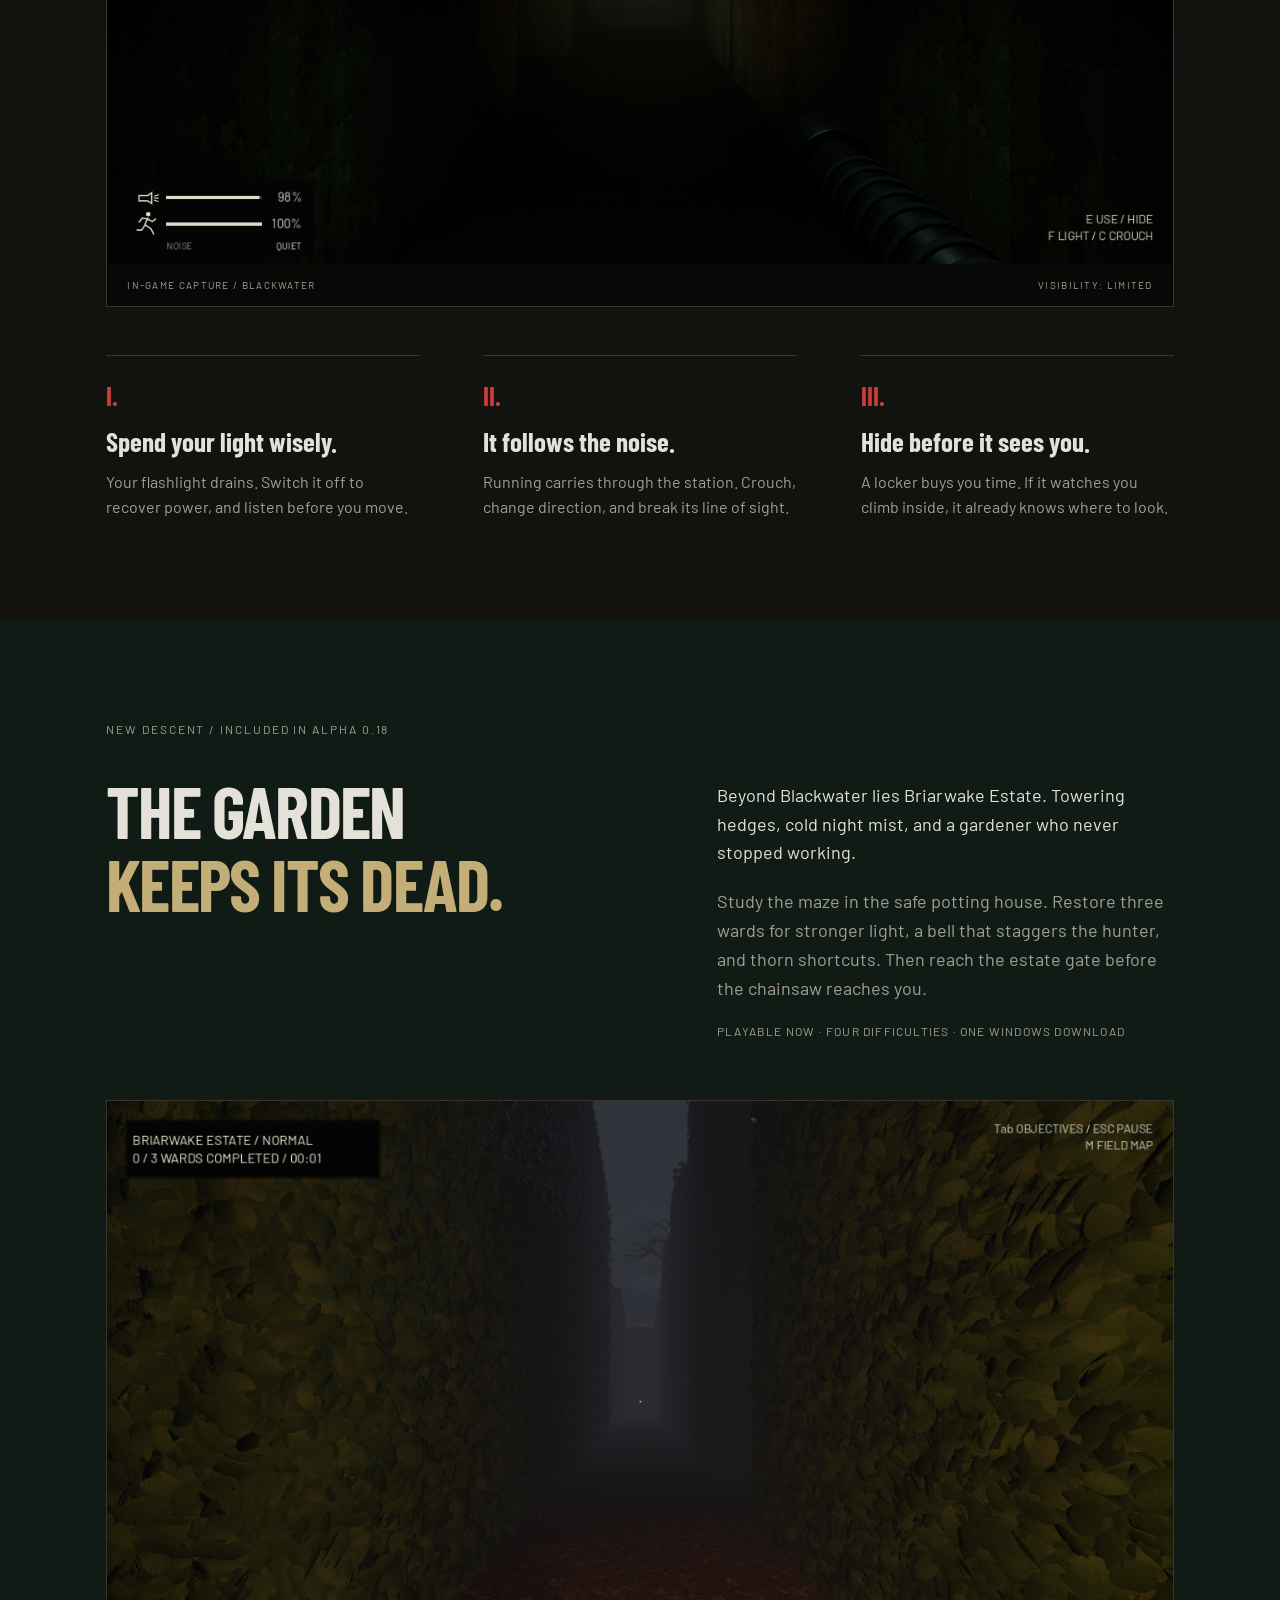
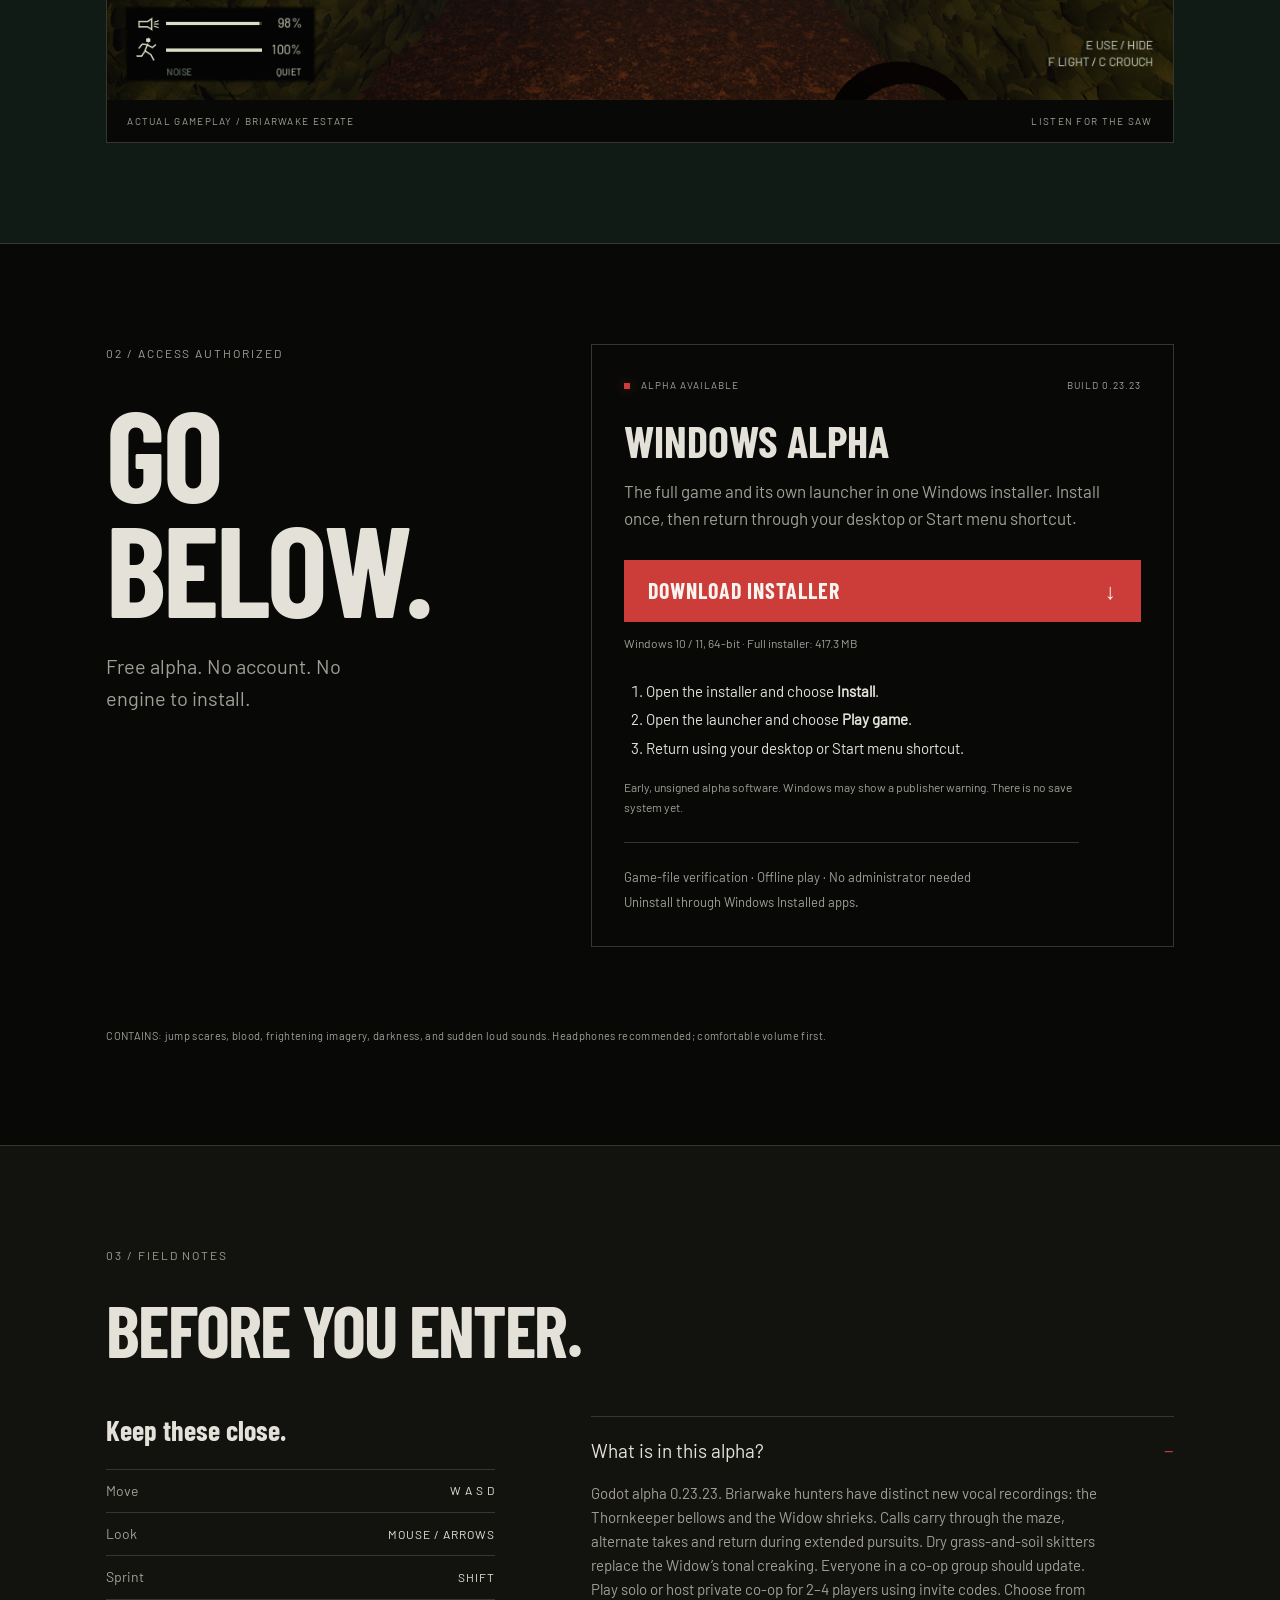
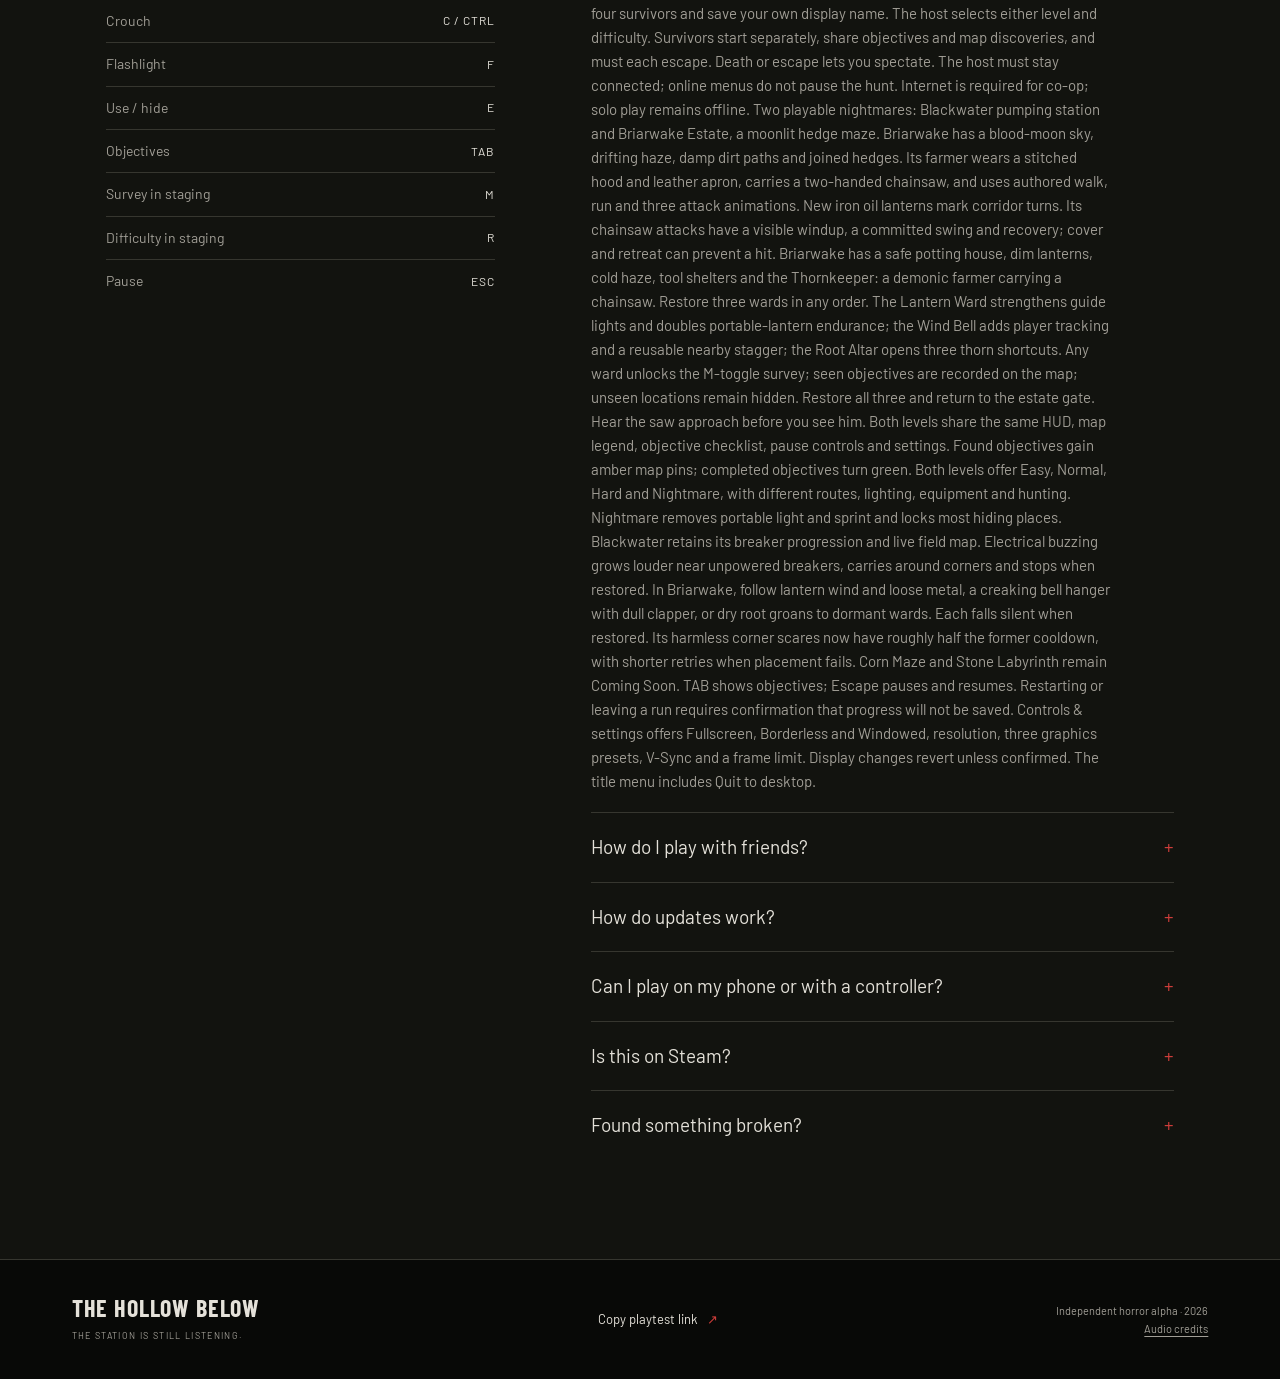
==== commit 5f8b2ba8: "Release 0.23.23 with articulated Widow locomotion and hunter audio" ====
--- a/docs/index.html
+++ b/docs/index.html
@@ -23,10 +23,10 @@
     <img class="hero-image" src="./assets/station-key-art.png" alt="Key art: a lone figure beneath a red beacon in a flooded pumping station" fetchpriority="high">
     <div class="hero-shade"></div>
     <div class="hero-copy">
-      <p class="eyebrow"><span class="signal" aria-hidden="true"></span> FREE PLAYABLE ALPHA <span class="build-number">/ 0.23.22</span></p>
+      <p class="eyebrow"><span class="signal" aria-hidden="true"></span> FREE PLAYABLE ALPHA <span class="build-number">/ 0.23.23</span></p>
       <h1 id="game-title">THE HOLLOW<br><span>BELOW</span><i>.</i></h1>
       <p class="tagline">Something down here<br>still remembers your name.</p>
-      <div class="hero-actions"><a class="button primary" href="https://github.com/RyanVerWey/the-hollow-below-alpha/releases/download/v0.23.22/The-Hollow-Below-Alpha-Setup.exe" data-installer-download download>DOWNLOAD INSTALLER <span aria-hidden="true">↓</span></a></div>
+      <div class="hero-actions"><a class="button primary" href="https://github.com/RyanVerWey/the-hollow-below-alpha/releases/download/v0.23.23/The-Hollow-Below-Alpha-Setup.exe" data-installer-download download>DOWNLOAD INSTALLER <span aria-hidden="true">↓</span></a></div>
       <p class="platform-note">Windows 10 / 11 · Solo / 2–4 player co-op · Keyboard &amp; mouse</p>
     </div>
     <div class="hero-bottom"><span>BLACKWATER MUNICIPAL AUTHORITY<br><small>INCIDENT RECORD / 013</small></span><button class="sound-toggle" id="sound-toggle" type="button" aria-pressed="false"><span aria-hidden="true">♫</span> LISTEN TO THE STATION</button><span class="key-art-label">KEY ART / NOT A GAMEPLAY CAPTURE</span></div>
@@ -45,10 +45,10 @@
   <section class="play-section section" id="play" aria-labelledby="play-title">
     <div class="play-heading"><p class="eyebrow">02 / ACCESS AUTHORIZED</p><h2 id="play-title">GO BELOW.</h2><p>Free alpha. No account. No engine to install.</p></div>
     <div class="download-panel">
-      <div class="release-line"><span class="availability"><span class="signal" aria-hidden="true"></span> ALPHA AVAILABLE</span><span id="release-version">BUILD 0.23.22</span></div>
+      <div class="release-line"><span class="availability"><span class="signal" aria-hidden="true"></span> ALPHA AVAILABLE</span><span id="release-version">BUILD 0.23.23</span></div>
       <h3>WINDOWS ALPHA</h3><p class="download-description">The full game and its own launcher in one Windows installer. Install once, then return through your desktop or Start menu shortcut.</p>
-      <a class="button primary download-launcher" href="https://github.com/RyanVerWey/the-hollow-below-alpha/releases/download/v0.23.22/The-Hollow-Below-Alpha-Setup.exe" data-installer-download download>DOWNLOAD INSTALLER <span aria-hidden="true">↓</span></a>
-      <p class="download-facts" id="download-facts">Windows 10 / 11, 64-bit · Full installer: 416.4 MB</p>
+      <a class="button primary download-launcher" href="https://github.com/RyanVerWey/the-hollow-below-alpha/releases/download/v0.23.23/The-Hollow-Below-Alpha-Setup.exe" data-installer-download download>DOWNLOAD INSTALLER <span aria-hidden="true">↓</span></a>
+      <p class="download-facts" id="download-facts">Windows 10 / 11, 64-bit · Full installer: 417.3 MB</p>
       <ol class="install-steps"><li>Open the installer and choose <b>Install</b>.</li><li>Open the launcher and choose <b>Play game</b>.</li><li>Return using your desktop or Start menu shortcut.</li></ol>
       <p class="alpha-note">Early, unsigned alpha software. Windows may show a publisher warning. There is no save system yet.</p>
       <p class="launcher-features">Game-file verification · Offline play · No administrator needed<br>Uninstall through Windows Installed apps.</p>
@@ -58,7 +58,7 @@
   <section class="field-section section" id="field-notes" aria-labelledby="notes-title">
     <div class="field-heading"><p class="eyebrow">03 / FIELD NOTES</p><h2 id="notes-title">BEFORE YOU ENTER.</h2></div>
     <div class="field-grid"><div class="controls"><h3>Keep these close.</h3><dl><div><dt>Move</dt><dd>W A S D</dd></div><div><dt>Look</dt><dd>MOUSE / ARROWS</dd></div><div><dt>Sprint</dt><dd>SHIFT</dd></div><div><dt>Crouch</dt><dd>C / CTRL</dd></div><div><dt>Flashlight</dt><dd>F</dd></div><div><dt>Use / hide</dt><dd>E</dd></div><div><dt>Objectives</dt><dd>TAB</dd></div><div><dt>Survey in staging</dt><dd>M</dd></div><div><dt>Difficulty in staging</dt><dd>R</dd></div><div><dt>Pause</dt><dd>ESC</dd></div></dl></div>
-    <div class="faq"><details open><summary>What is in this alpha?</summary><p>Godot alpha 0.23.22. Briarwake adds the Widow: a large armored black spider with eight red eyes, bristled legs, wall and ground crawling, a charging bite and a rearing grab. Single-hunter runs vary the species; choosing two or more hunters includes both species. Everyone in a co-op group should update. Play solo or host private co-op for 2–4 players using invite codes. Choose from four survivors and save your own display name. The host selects either level and difficulty. Survivors start separately, share objectives and map discoveries, and must each escape. Death or escape lets you spectate. The host must stay connected; online menus do not pause the hunt. Internet is required for co-op; solo play remains offline. Two playable nightmares: Blackwater pumping station and Briarwake Estate, a moonlit hedge maze. Briarwake has a blood-moon sky, drifting haze, damp dirt paths and joined hedges. Its farmer wears a stitched hood and leather apron, carries a two-handed chainsaw, and uses authored walk, run and three attack animations. New iron oil lanterns mark corridor turns. Its chainsaw attacks have a visible windup, a committed swing and recovery; cover and retreat can prevent a hit. Briarwake has a safe potting house, dim lanterns, cold haze, tool shelters and the Thornkeeper: a demonic farmer carrying a chainsaw. Restore three wards in any order. The Lantern Ward strengthens guide lights and doubles portable-lantern endurance; the Wind Bell adds player tracking and a reusable nearby stagger; the Root Altar opens three thorn shortcuts. Any ward unlocks the M-toggle survey; seen objectives are recorded on the map; unseen locations remain hidden. Restore all three and return to the estate gate. Hear the saw approach before you see him. Both levels share the same HUD, map legend, objective checklist, pause controls and settings. Found objectives gain amber map pins; completed objectives turn green. Both levels offer Easy, Normal, Hard and Nightmare, with different routes, lighting, equipment and hunting. Nightmare removes portable light and sprint and locks most hiding places. Blackwater retains its breaker progression and live field map. Electrical buzzing grows louder near unpowered breakers, carries around corners and stops when restored. In Briarwake, follow lantern wind and loose metal, a creaking bell hanger with dull clapper, or dry root groans to dormant wards. Each falls silent when restored. Its harmless corner scares now have roughly half the former cooldown, with shorter retries when placement fails. Corn Maze and Stone Labyrinth remain Coming Soon. TAB shows objectives; Escape pauses and resumes. Restarting or leaving a run requires confirmation that progress will not be saved. Controls &amp; settings offers Fullscreen, Borderless and Windowed, resolution, three graphics presets, V-Sync and a frame limit. Display changes revert unless confirmed. The title menu includes Quit to desktop.</p></details><details><summary>How do I play with friends?</summary><p>Open Play with Friends, enter your name and host a private lobby. Share its invite code with up to three friends. Everyone chooses a survivor and readies up; the host chooses the level and difficulty and starts the descent. You begin in different maze sectors, share objective progress and each need to reach the exit. No account or port forwarding is needed. Co-op requires Internet; the host must keep the game open. Menus do not pause online play. Solo play remains available offline.</p></details><details><summary>How do updates work?</summary><p>The launcher checks for updates when it opens. When a newer alpha is available, choose Update &amp; restart. It downloads and verifies the full installer, installs the update, and reopens the launcher. Close the game before updating. Installed play stays available offline. Older launchers need the latest full installer once to enable this feature.</p></details><details><summary>Can I play on my phone or with a controller?</summary><p>This alpha is built for a desktop keyboard and mouse. Mobile, controller support and saved progress are not available.</p></details><details><summary>Is this on Steam?</summary><p>Not yet. This is an early independent playtest, shared directly while the game grows.</p></details><details><summary>Found something broken?</summary><p>Send the person who shared the game your build number, Windows version, what happened, and the steps that caused it. A screenshot helps. Windows logs: <code>%APPDATA%\Godot\app_userdata\The Hollow Below\logs</code>.</p></details></div></div>
+    <div class="faq"><details open><summary>What is in this alpha?</summary><p>Godot alpha 0.23.23. Briarwake hunters have distinct new vocal recordings: the Thornkeeper bellows and the Widow shrieks. Calls carry through the maze, alternate takes and return during extended pursuits. Dry grass-and-soil skitters replace the Widow’s tonal creaking. Everyone in a co-op group should update. Play solo or host private co-op for 2–4 players using invite codes. Choose from four survivors and save your own display name. The host selects either level and difficulty. Survivors start separately, share objectives and map discoveries, and must each escape. Death or escape lets you spectate. The host must stay connected; online menus do not pause the hunt. Internet is required for co-op; solo play remains offline. Two playable nightmares: Blackwater pumping station and Briarwake Estate, a moonlit hedge maze. Briarwake has a blood-moon sky, drifting haze, damp dirt paths and joined hedges. Its farmer wears a stitched hood and leather apron, carries a two-handed chainsaw, and uses authored walk, run and three attack animations. New iron oil lanterns mark corridor turns. Its chainsaw attacks have a visible windup, a committed swing and recovery; cover and retreat can prevent a hit. Briarwake has a safe potting house, dim lanterns, cold haze, tool shelters and the Thornkeeper: a demonic farmer carrying a chainsaw. Restore three wards in any order. The Lantern Ward strengthens guide lights and doubles portable-lantern endurance; the Wind Bell adds player tracking and a reusable nearby stagger; the Root Altar opens three thorn shortcuts. Any ward unlocks the M-toggle survey; seen objectives are recorded on the map; unseen locations remain hidden. Restore all three and return to the estate gate. Hear the saw approach before you see him. Both levels share the same HUD, map legend, objective checklist, pause controls and settings. Found objectives gain amber map pins; completed objectives turn green. Both levels offer Easy, Normal, Hard and Nightmare, with different routes, lighting, equipment and hunting. Nightmare removes portable light and sprint and locks most hiding places. Blackwater retains its breaker progression and live field map. Electrical buzzing grows louder near unpowered breakers, carries around corners and stops when restored. In Briarwake, follow lantern wind and loose metal, a creaking bell hanger with dull clapper, or dry root groans to dormant wards. Each falls silent when restored. Its harmless corner scares now have roughly half the former cooldown, with shorter retries when placement fails. Corn Maze and Stone Labyrinth remain Coming Soon. TAB shows objectives; Escape pauses and resumes. Restarting or leaving a run requires confirmation that progress will not be saved. Controls &amp; settings offers Fullscreen, Borderless and Windowed, resolution, three graphics presets, V-Sync and a frame limit. Display changes revert unless confirmed. The title menu includes Quit to desktop.</p></details><details><summary>How do I play with friends?</summary><p>Open Play with Friends, enter your name and host a private lobby. Share its invite code with up to three friends. Everyone chooses a survivor and readies up; the host chooses the level and difficulty and starts the descent. You begin in different maze sectors, share objective progress and each need to reach the exit. No account or port forwarding is needed. Co-op requires Internet; the host must keep the game open. Menus do not pause online play. Solo play remains available offline.</p></details><details><summary>How do updates work?</summary><p>The launcher checks for updates when it opens. When a newer alpha is available, choose Update &amp; restart. It downloads and verifies the full installer, installs the update, and reopens the launcher. Close the game before updating. Installed play stays available offline. Older launchers need the latest full installer once to enable this feature.</p></details><details><summary>Can I play on my phone or with a controller?</summary><p>This alpha is built for a desktop keyboard and mouse. Mobile, controller support and saved progress are not available.</p></details><details><summary>Is this on Steam?</summary><p>Not yet. This is an early independent playtest, shared directly while the game grows.</p></details><details><summary>Found something broken?</summary><p>Send the person who shared the game your build number, Windows version, what happened, and the steps that caused it. A screenshot helps. Windows logs: <code>%APPDATA%\Godot\app_userdata\The Hollow Below\logs</code>.</p></details></div></div>
   </section>
 </main>
 <footer class="footer"><a class="brand footer-brand" href="#">THE HOLLOW BELOW<span>THE STATION IS STILL LISTENING.</span></a><button id="share" class="inline-button" type="button">Copy playtest link <span aria-hidden="true">↗</span></button><p>Independent horror alpha · 2026<br><a href="./assets/audio-credits.txt">Audio credits</a></p><span id="share-status" class="sr-only" role="status"></span></footer>
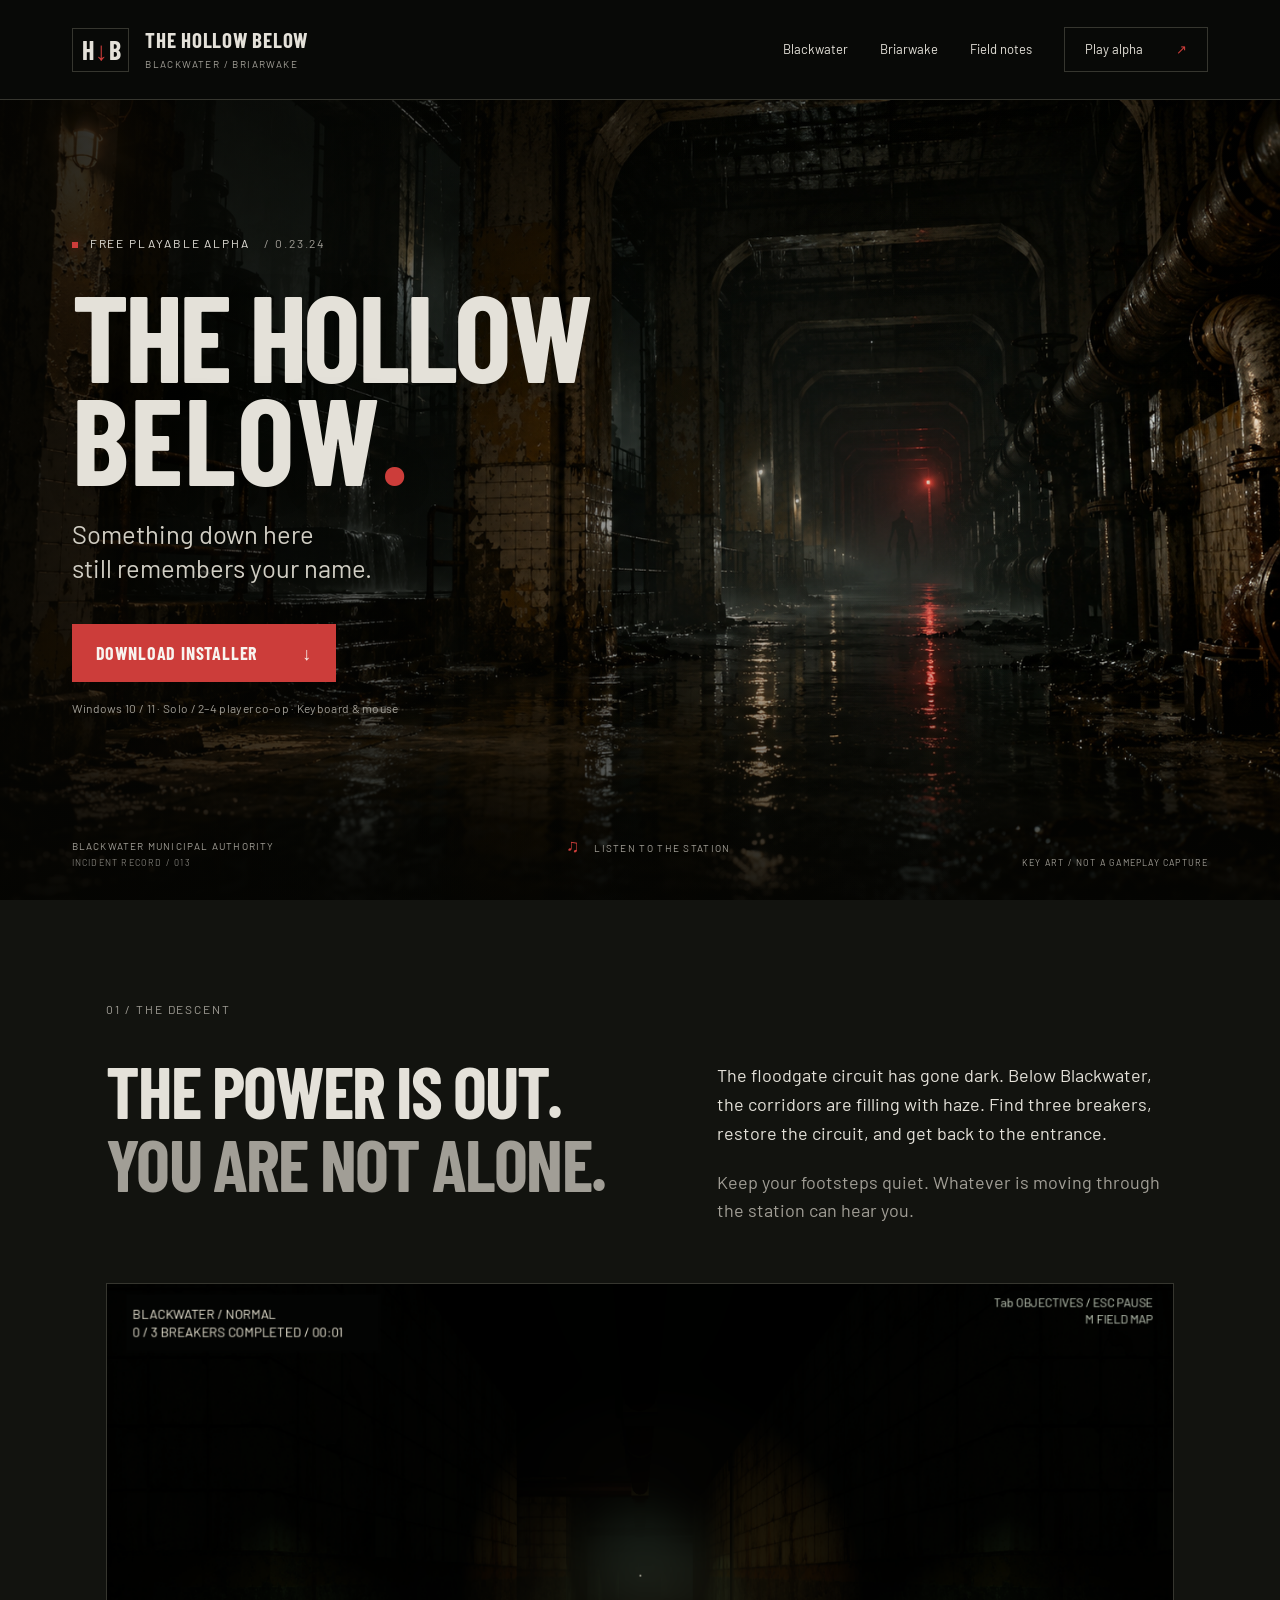
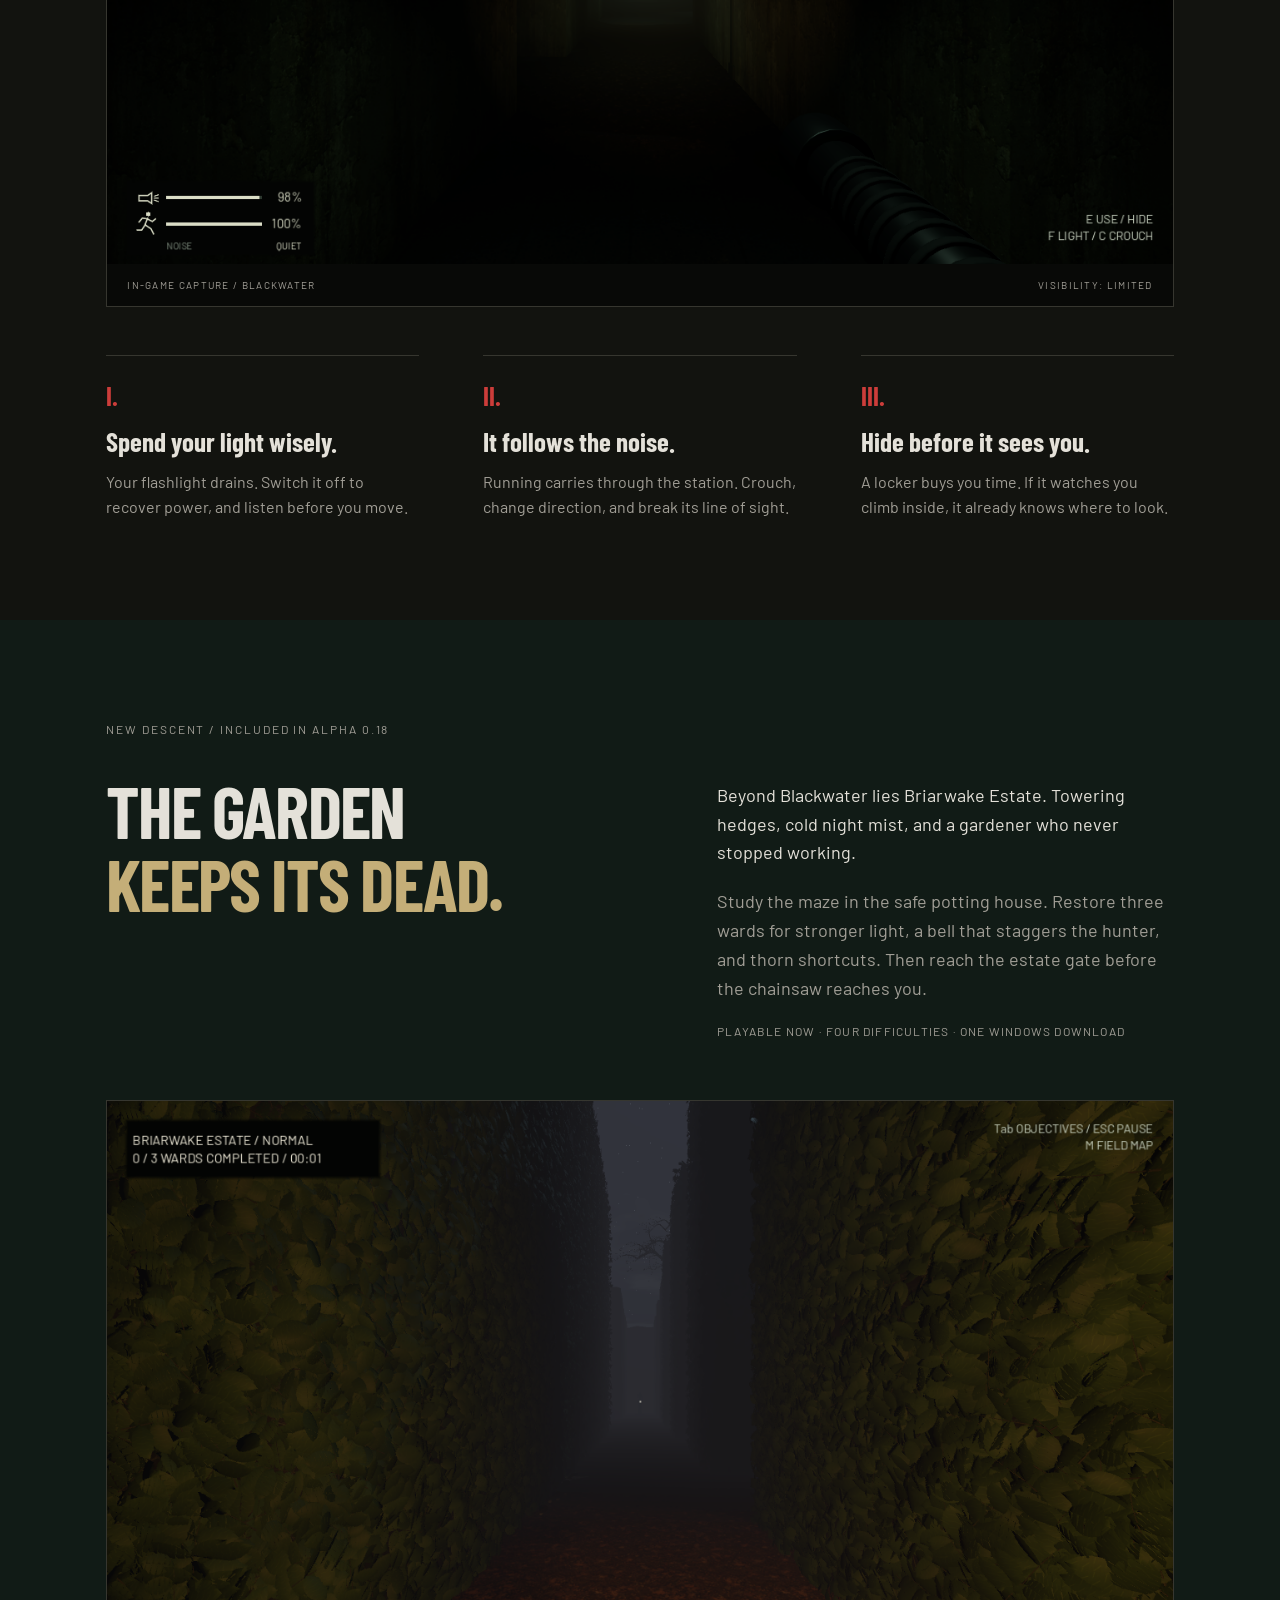
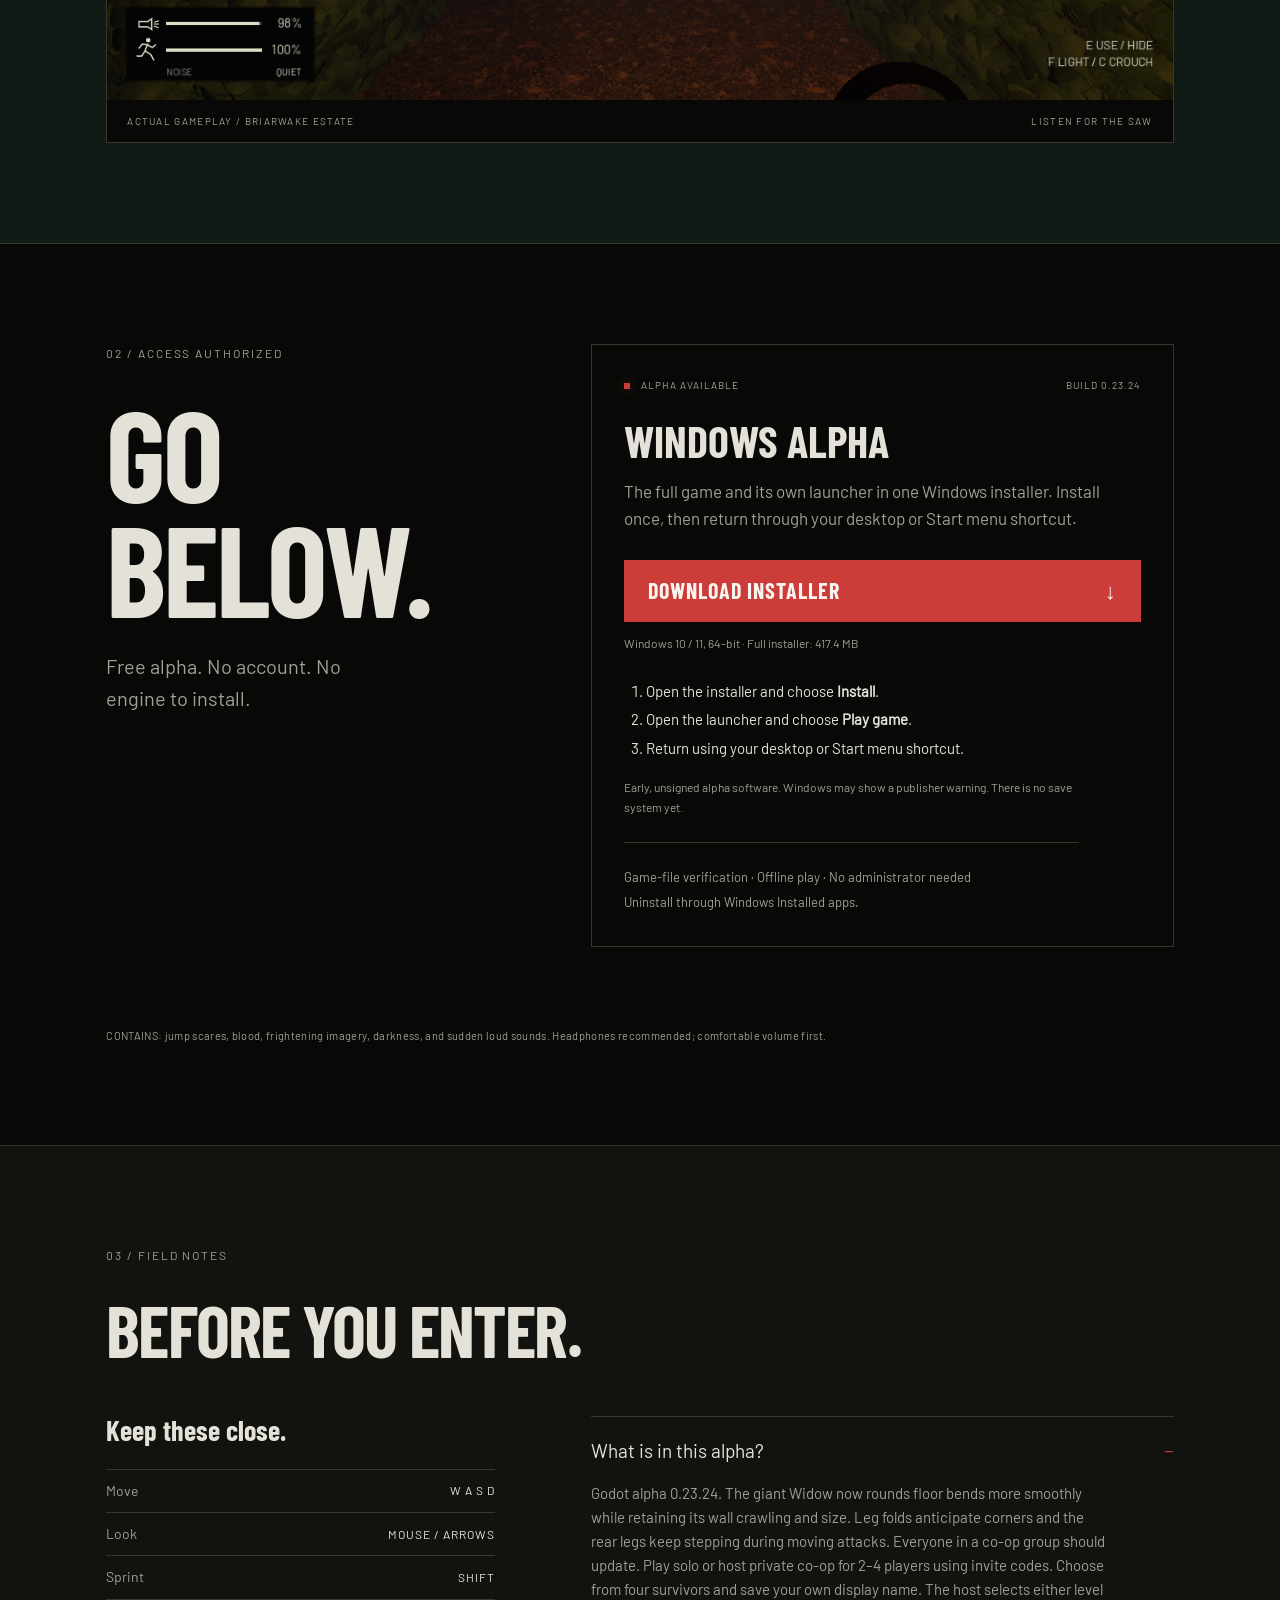
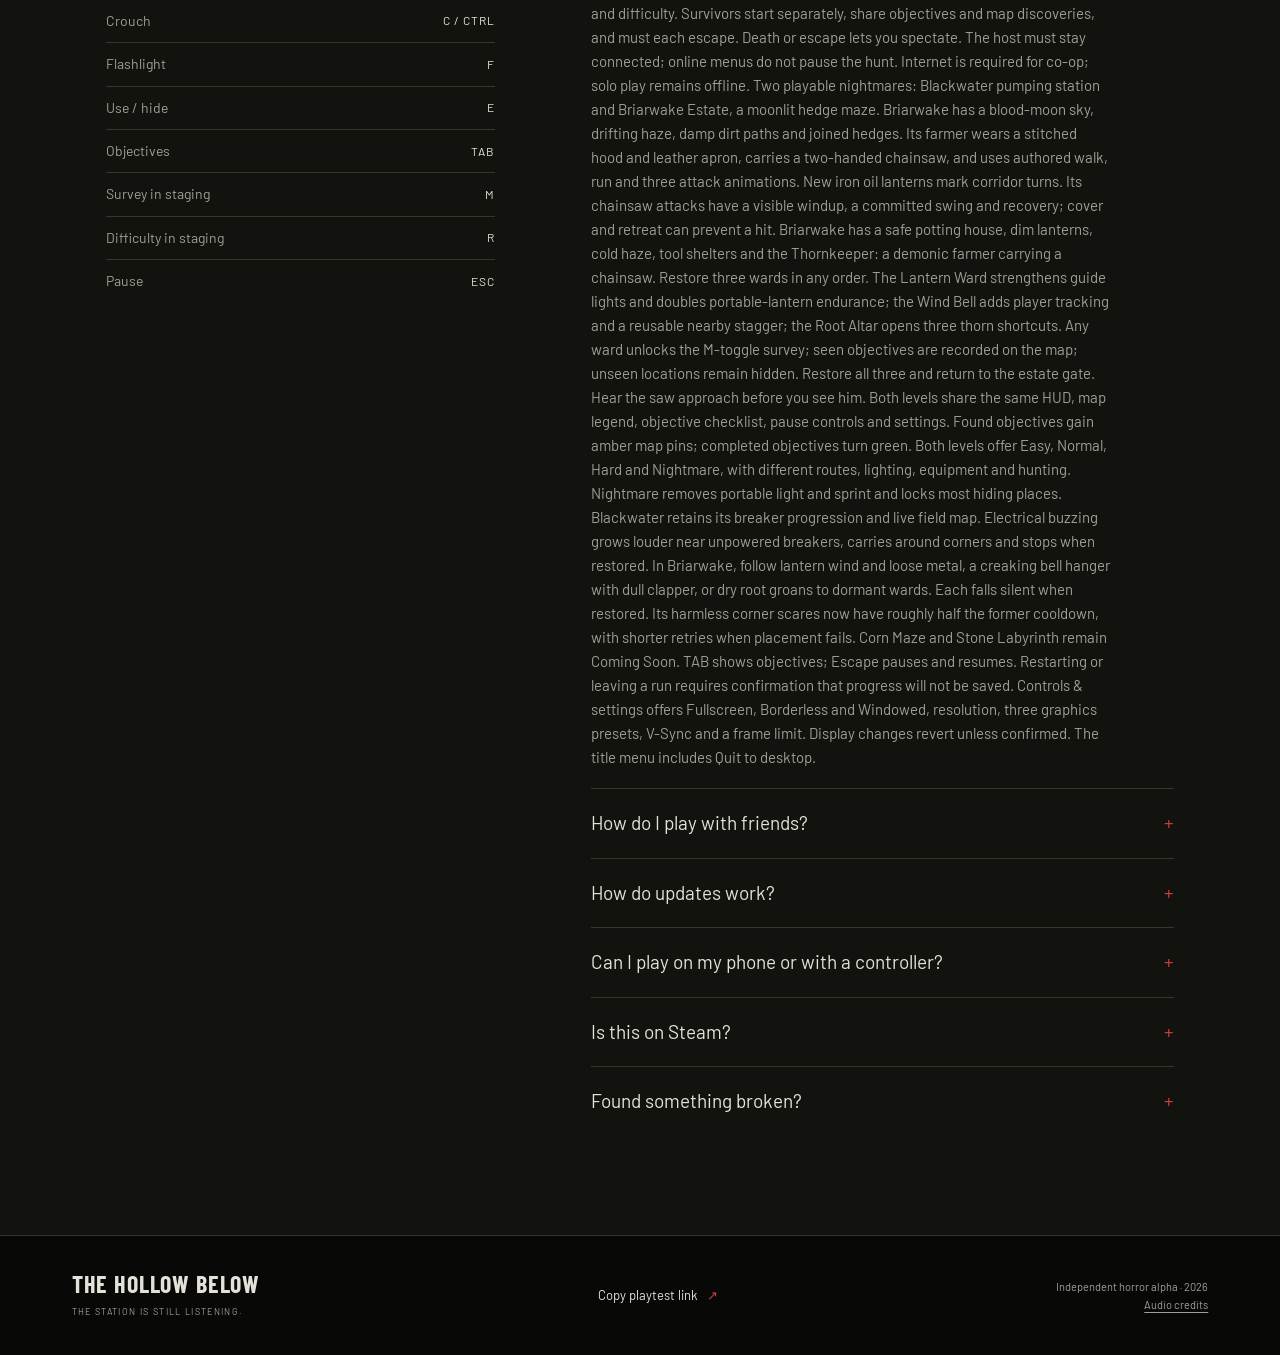
==== commit ae7eb5c4: "Release 0.23.24 spider navigation and continuous audio fixes" ====
--- a/docs/index.html
+++ b/docs/index.html
@@ -23,10 +23,10 @@
     <img class="hero-image" src="./assets/station-key-art.png" alt="Key art: a lone figure beneath a red beacon in a flooded pumping station" fetchpriority="high">
     <div class="hero-shade"></div>
     <div class="hero-copy">
-      <p class="eyebrow"><span class="signal" aria-hidden="true"></span> FREE PLAYABLE ALPHA <span class="build-number">/ 0.23.23</span></p>
+      <p class="eyebrow"><span class="signal" aria-hidden="true"></span> FREE PLAYABLE ALPHA <span class="build-number">/ 0.23.24</span></p>
       <h1 id="game-title">THE HOLLOW<br><span>BELOW</span><i>.</i></h1>
       <p class="tagline">Something down here<br>still remembers your name.</p>
-      <div class="hero-actions"><a class="button primary" href="https://github.com/RyanVerWey/the-hollow-below-alpha/releases/download/v0.23.23/The-Hollow-Below-Alpha-Setup.exe" data-installer-download download>DOWNLOAD INSTALLER <span aria-hidden="true">↓</span></a></div>
+      <div class="hero-actions"><a class="button primary" href="https://github.com/RyanVerWey/the-hollow-below-alpha/releases/download/v0.23.24/The-Hollow-Below-Alpha-Setup.exe" data-installer-download download>DOWNLOAD INSTALLER <span aria-hidden="true">↓</span></a></div>
       <p class="platform-note">Windows 10 / 11 · Solo / 2–4 player co-op · Keyboard &amp; mouse</p>
     </div>
     <div class="hero-bottom"><span>BLACKWATER MUNICIPAL AUTHORITY<br><small>INCIDENT RECORD / 013</small></span><button class="sound-toggle" id="sound-toggle" type="button" aria-pressed="false"><span aria-hidden="true">♫</span> LISTEN TO THE STATION</button><span class="key-art-label">KEY ART / NOT A GAMEPLAY CAPTURE</span></div>
@@ -45,10 +45,10 @@
   <section class="play-section section" id="play" aria-labelledby="play-title">
     <div class="play-heading"><p class="eyebrow">02 / ACCESS AUTHORIZED</p><h2 id="play-title">GO BELOW.</h2><p>Free alpha. No account. No engine to install.</p></div>
     <div class="download-panel">
-      <div class="release-line"><span class="availability"><span class="signal" aria-hidden="true"></span> ALPHA AVAILABLE</span><span id="release-version">BUILD 0.23.23</span></div>
+      <div class="release-line"><span class="availability"><span class="signal" aria-hidden="true"></span> ALPHA AVAILABLE</span><span id="release-version">BUILD 0.23.24</span></div>
       <h3>WINDOWS ALPHA</h3><p class="download-description">The full game and its own launcher in one Windows installer. Install once, then return through your desktop or Start menu shortcut.</p>
-      <a class="button primary download-launcher" href="https://github.com/RyanVerWey/the-hollow-below-alpha/releases/download/v0.23.23/The-Hollow-Below-Alpha-Setup.exe" data-installer-download download>DOWNLOAD INSTALLER <span aria-hidden="true">↓</span></a>
-      <p class="download-facts" id="download-facts">Windows 10 / 11, 64-bit · Full installer: 417.3 MB</p>
+      <a class="button primary download-launcher" href="https://github.com/RyanVerWey/the-hollow-below-alpha/releases/download/v0.23.24/The-Hollow-Below-Alpha-Setup.exe" data-installer-download download>DOWNLOAD INSTALLER <span aria-hidden="true">↓</span></a>
+      <p class="download-facts" id="download-facts">Windows 10 / 11, 64-bit · Full installer: 417.4 MB</p>
       <ol class="install-steps"><li>Open the installer and choose <b>Install</b>.</li><li>Open the launcher and choose <b>Play game</b>.</li><li>Return using your desktop or Start menu shortcut.</li></ol>
       <p class="alpha-note">Early, unsigned alpha software. Windows may show a publisher warning. There is no save system yet.</p>
       <p class="launcher-features">Game-file verification · Offline play · No administrator needed<br>Uninstall through Windows Installed apps.</p>
@@ -58,7 +58,7 @@
   <section class="field-section section" id="field-notes" aria-labelledby="notes-title">
     <div class="field-heading"><p class="eyebrow">03 / FIELD NOTES</p><h2 id="notes-title">BEFORE YOU ENTER.</h2></div>
     <div class="field-grid"><div class="controls"><h3>Keep these close.</h3><dl><div><dt>Move</dt><dd>W A S D</dd></div><div><dt>Look</dt><dd>MOUSE / ARROWS</dd></div><div><dt>Sprint</dt><dd>SHIFT</dd></div><div><dt>Crouch</dt><dd>C / CTRL</dd></div><div><dt>Flashlight</dt><dd>F</dd></div><div><dt>Use / hide</dt><dd>E</dd></div><div><dt>Objectives</dt><dd>TAB</dd></div><div><dt>Survey in staging</dt><dd>M</dd></div><div><dt>Difficulty in staging</dt><dd>R</dd></div><div><dt>Pause</dt><dd>ESC</dd></div></dl></div>
-    <div class="faq"><details open><summary>What is in this alpha?</summary><p>Godot alpha 0.23.23. Briarwake hunters have distinct new vocal recordings: the Thornkeeper bellows and the Widow shrieks. Calls carry through the maze, alternate takes and return during extended pursuits. Dry grass-and-soil skitters replace the Widow’s tonal creaking. Everyone in a co-op group should update. Play solo or host private co-op for 2–4 players using invite codes. Choose from four survivors and save your own display name. The host selects either level and difficulty. Survivors start separately, share objectives and map discoveries, and must each escape. Death or escape lets you spectate. The host must stay connected; online menus do not pause the hunt. Internet is required for co-op; solo play remains offline. Two playable nightmares: Blackwater pumping station and Briarwake Estate, a moonlit hedge maze. Briarwake has a blood-moon sky, drifting haze, damp dirt paths and joined hedges. Its farmer wears a stitched hood and leather apron, carries a two-handed chainsaw, and uses authored walk, run and three attack animations. New iron oil lanterns mark corridor turns. Its chainsaw attacks have a visible windup, a committed swing and recovery; cover and retreat can prevent a hit. Briarwake has a safe potting house, dim lanterns, cold haze, tool shelters and the Thornkeeper: a demonic farmer carrying a chainsaw. Restore three wards in any order. The Lantern Ward strengthens guide lights and doubles portable-lantern endurance; the Wind Bell adds player tracking and a reusable nearby stagger; the Root Altar opens three thorn shortcuts. Any ward unlocks the M-toggle survey; seen objectives are recorded on the map; unseen locations remain hidden. Restore all three and return to the estate gate. Hear the saw approach before you see him. Both levels share the same HUD, map legend, objective checklist, pause controls and settings. Found objectives gain amber map pins; completed objectives turn green. Both levels offer Easy, Normal, Hard and Nightmare, with different routes, lighting, equipment and hunting. Nightmare removes portable light and sprint and locks most hiding places. Blackwater retains its breaker progression and live field map. Electrical buzzing grows louder near unpowered breakers, carries around corners and stops when restored. In Briarwake, follow lantern wind and loose metal, a creaking bell hanger with dull clapper, or dry root groans to dormant wards. Each falls silent when restored. Its harmless corner scares now have roughly half the former cooldown, with shorter retries when placement fails. Corn Maze and Stone Labyrinth remain Coming Soon. TAB shows objectives; Escape pauses and resumes. Restarting or leaving a run requires confirmation that progress will not be saved. Controls &amp; settings offers Fullscreen, Borderless and Windowed, resolution, three graphics presets, V-Sync and a frame limit. Display changes revert unless confirmed. The title menu includes Quit to desktop.</p></details><details><summary>How do I play with friends?</summary><p>Open Play with Friends, enter your name and host a private lobby. Share its invite code with up to three friends. Everyone chooses a survivor and readies up; the host chooses the level and difficulty and starts the descent. You begin in different maze sectors, share objective progress and each need to reach the exit. No account or port forwarding is needed. Co-op requires Internet; the host must keep the game open. Menus do not pause online play. Solo play remains available offline.</p></details><details><summary>How do updates work?</summary><p>The launcher checks for updates when it opens. When a newer alpha is available, choose Update &amp; restart. It downloads and verifies the full installer, installs the update, and reopens the launcher. Close the game before updating. Installed play stays available offline. Older launchers need the latest full installer once to enable this feature.</p></details><details><summary>Can I play on my phone or with a controller?</summary><p>This alpha is built for a desktop keyboard and mouse. Mobile, controller support and saved progress are not available.</p></details><details><summary>Is this on Steam?</summary><p>Not yet. This is an early independent playtest, shared directly while the game grows.</p></details><details><summary>Found something broken?</summary><p>Send the person who shared the game your build number, Windows version, what happened, and the steps that caused it. A screenshot helps. Windows logs: <code>%APPDATA%\Godot\app_userdata\The Hollow Below\logs</code>.</p></details></div></div>
+    <div class="faq"><details open><summary>What is in this alpha?</summary><p>Godot alpha 0.23.24. The giant Widow now rounds floor bends more smoothly while retaining its wall crawling and size. Leg folds anticipate corners and the rear legs keep stepping during moving attacks. Everyone in a co-op group should update. Play solo or host private co-op for 2–4 players using invite codes. Choose from four survivors and save your own display name. The host selects either level and difficulty. Survivors start separately, share objectives and map discoveries, and must each escape. Death or escape lets you spectate. The host must stay connected; online menus do not pause the hunt. Internet is required for co-op; solo play remains offline. Two playable nightmares: Blackwater pumping station and Briarwake Estate, a moonlit hedge maze. Briarwake has a blood-moon sky, drifting haze, damp dirt paths and joined hedges. Its farmer wears a stitched hood and leather apron, carries a two-handed chainsaw, and uses authored walk, run and three attack animations. New iron oil lanterns mark corridor turns. Its chainsaw attacks have a visible windup, a committed swing and recovery; cover and retreat can prevent a hit. Briarwake has a safe potting house, dim lanterns, cold haze, tool shelters and the Thornkeeper: a demonic farmer carrying a chainsaw. Restore three wards in any order. The Lantern Ward strengthens guide lights and doubles portable-lantern endurance; the Wind Bell adds player tracking and a reusable nearby stagger; the Root Altar opens three thorn shortcuts. Any ward unlocks the M-toggle survey; seen objectives are recorded on the map; unseen locations remain hidden. Restore all three and return to the estate gate. Hear the saw approach before you see him. Both levels share the same HUD, map legend, objective checklist, pause controls and settings. Found objectives gain amber map pins; completed objectives turn green. Both levels offer Easy, Normal, Hard and Nightmare, with different routes, lighting, equipment and hunting. Nightmare removes portable light and sprint and locks most hiding places. Blackwater retains its breaker progression and live field map. Electrical buzzing grows louder near unpowered breakers, carries around corners and stops when restored. In Briarwake, follow lantern wind and loose metal, a creaking bell hanger with dull clapper, or dry root groans to dormant wards. Each falls silent when restored. Its harmless corner scares now have roughly half the former cooldown, with shorter retries when placement fails. Corn Maze and Stone Labyrinth remain Coming Soon. TAB shows objectives; Escape pauses and resumes. Restarting or leaving a run requires confirmation that progress will not be saved. Controls &amp; settings offers Fullscreen, Borderless and Windowed, resolution, three graphics presets, V-Sync and a frame limit. Display changes revert unless confirmed. The title menu includes Quit to desktop.</p></details><details><summary>How do I play with friends?</summary><p>Open Play with Friends, enter your name and host a private lobby. Share its invite code with up to three friends. Everyone chooses a survivor and readies up; the host chooses the level and difficulty and starts the descent. You begin in different maze sectors, share objective progress and each need to reach the exit. No account or port forwarding is needed. Co-op requires Internet; the host must keep the game open. Menus do not pause online play. Solo play remains available offline.</p></details><details><summary>How do updates work?</summary><p>The launcher checks for updates when it opens. When a newer alpha is available, choose Update &amp; restart. It downloads and verifies the full installer, installs the update, and reopens the launcher. Close the game before updating. Installed play stays available offline. Older launchers need the latest full installer once to enable this feature.</p></details><details><summary>Can I play on my phone or with a controller?</summary><p>This alpha is built for a desktop keyboard and mouse. Mobile, controller support and saved progress are not available.</p></details><details><summary>Is this on Steam?</summary><p>Not yet. This is an early independent playtest, shared directly while the game grows.</p></details><details><summary>Found something broken?</summary><p>Send the person who shared the game your build number, Windows version, what happened, and the steps that caused it. A screenshot helps. Windows logs: <code>%APPDATA%\Godot\app_userdata\The Hollow Below\logs</code>.</p></details></div></div>
   </section>
 </main>
 <footer class="footer"><a class="brand footer-brand" href="#">THE HOLLOW BELOW<span>THE STATION IS STILL LISTENING.</span></a><button id="share" class="inline-button" type="button">Copy playtest link <span aria-hidden="true">↗</span></button><p>Independent horror alpha · 2026<br><a href="./assets/audio-credits.txt">Audio credits</a></p><span id="share-status" class="sr-only" role="status"></span></footer>
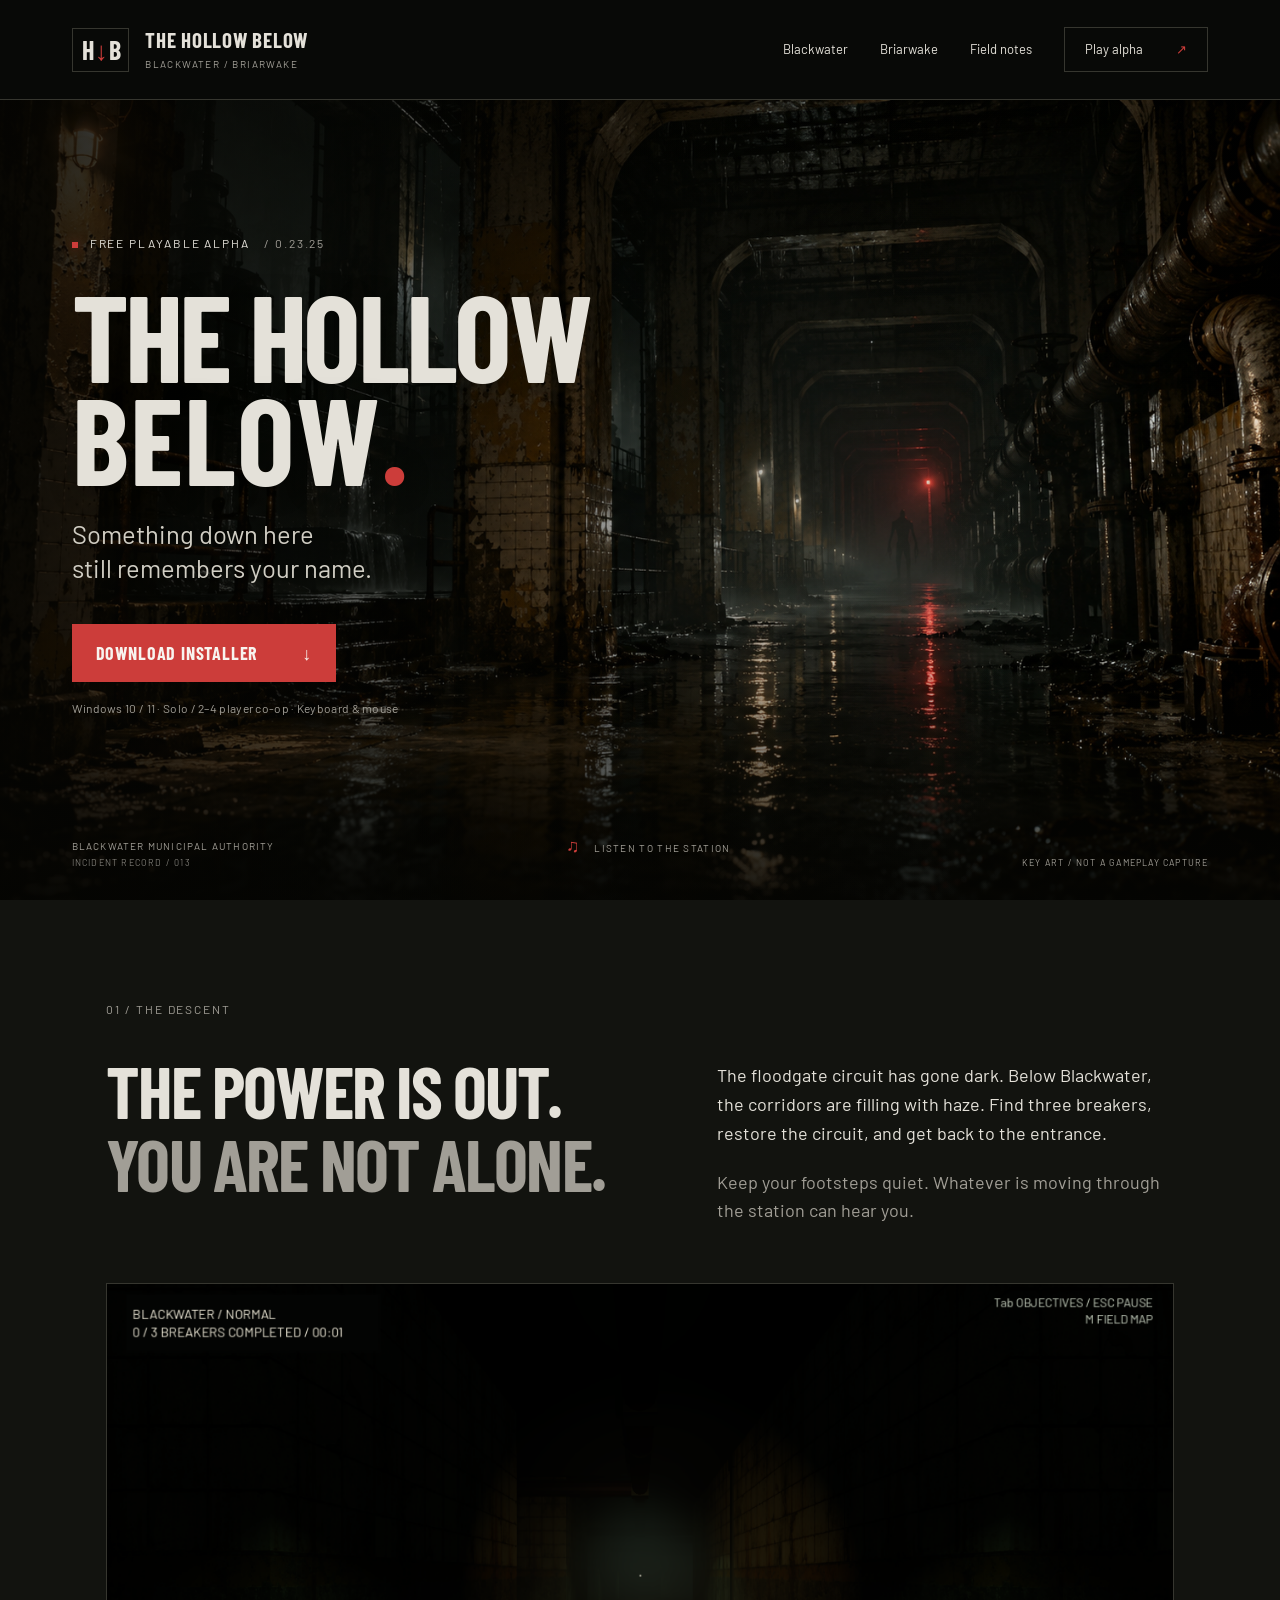
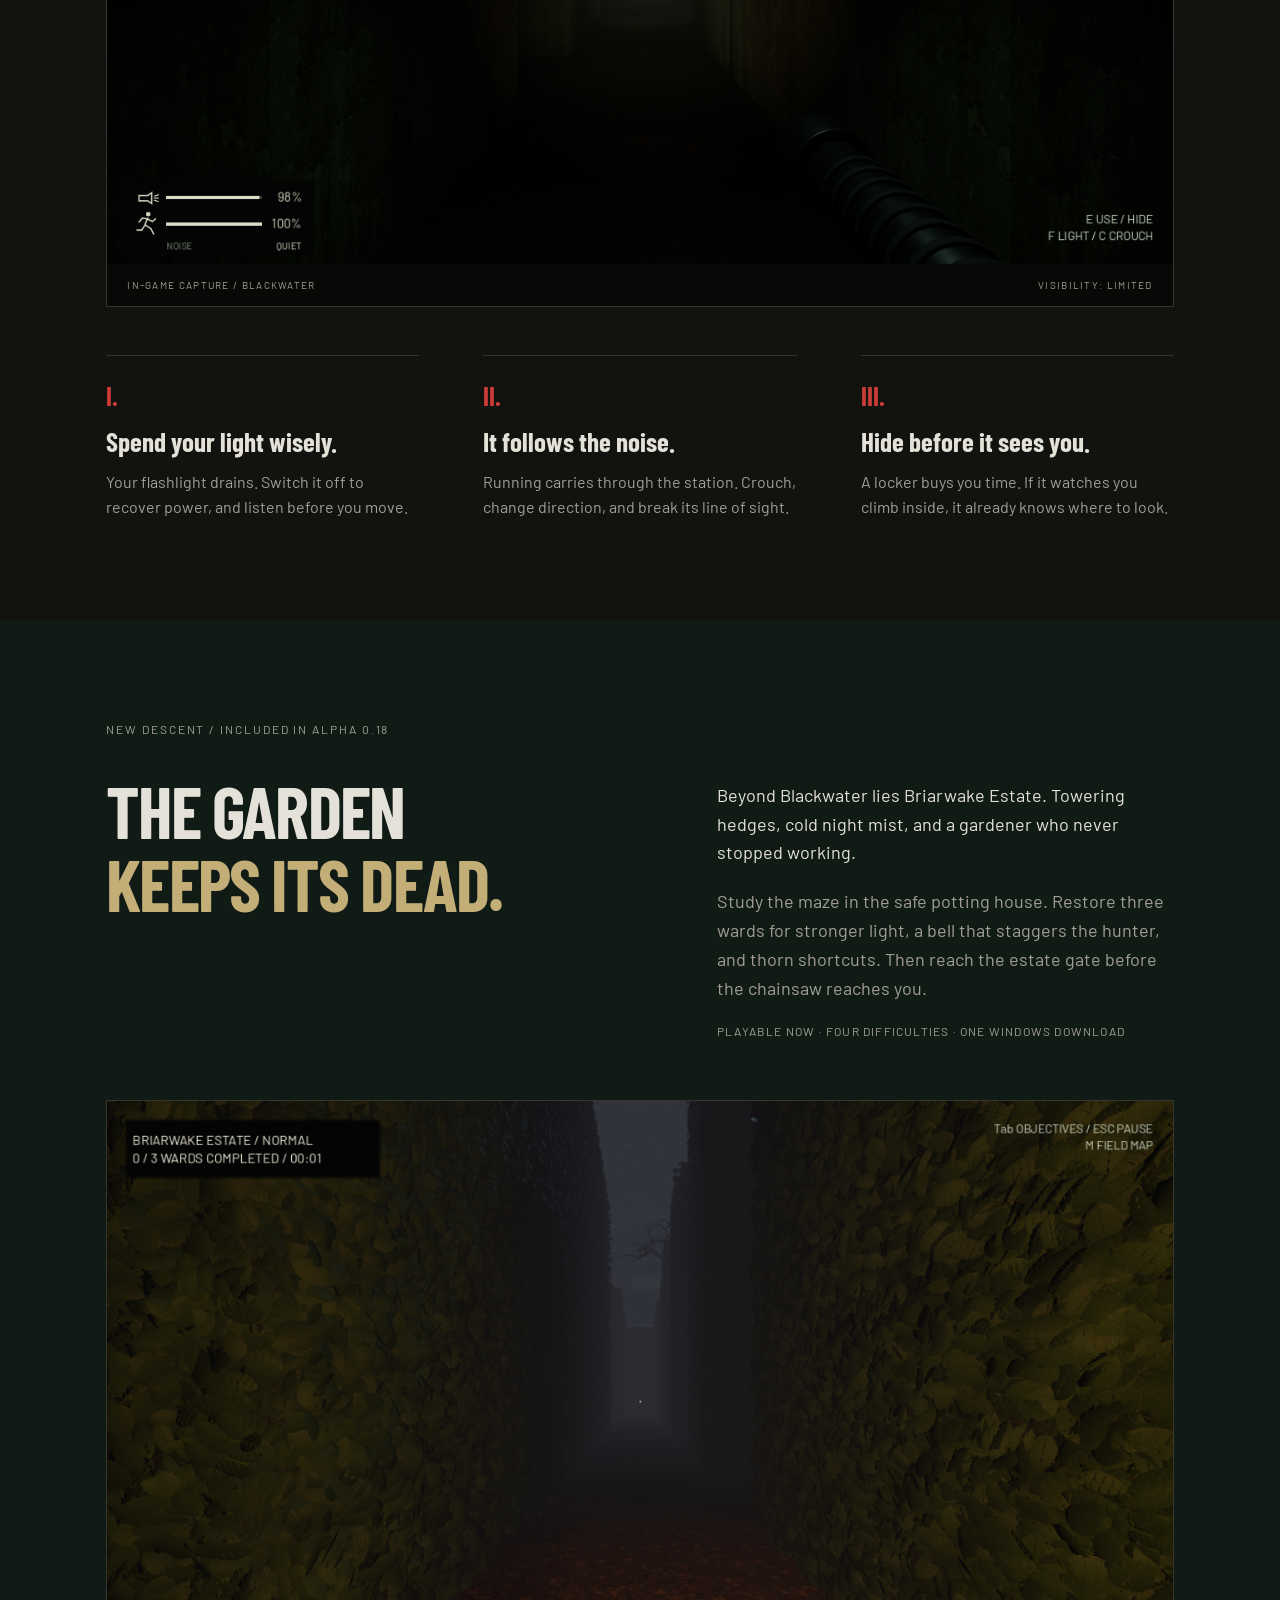
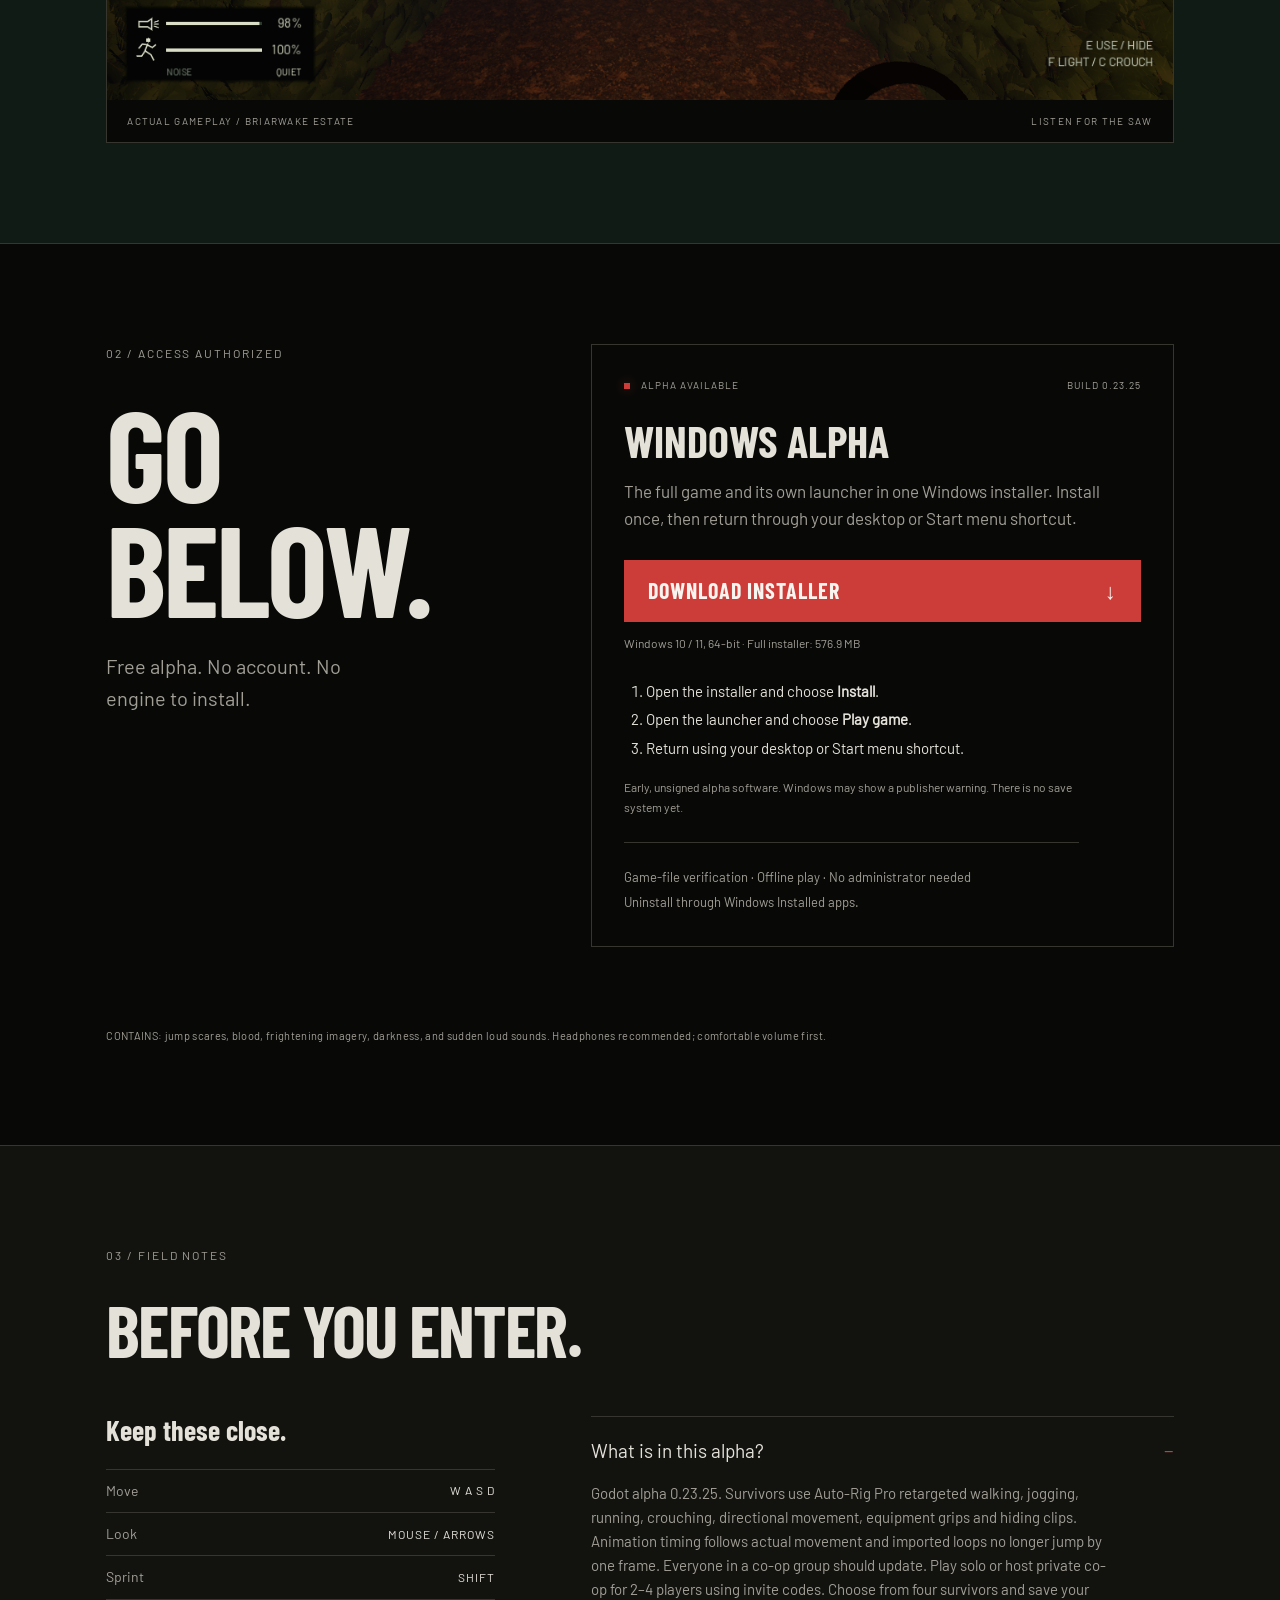
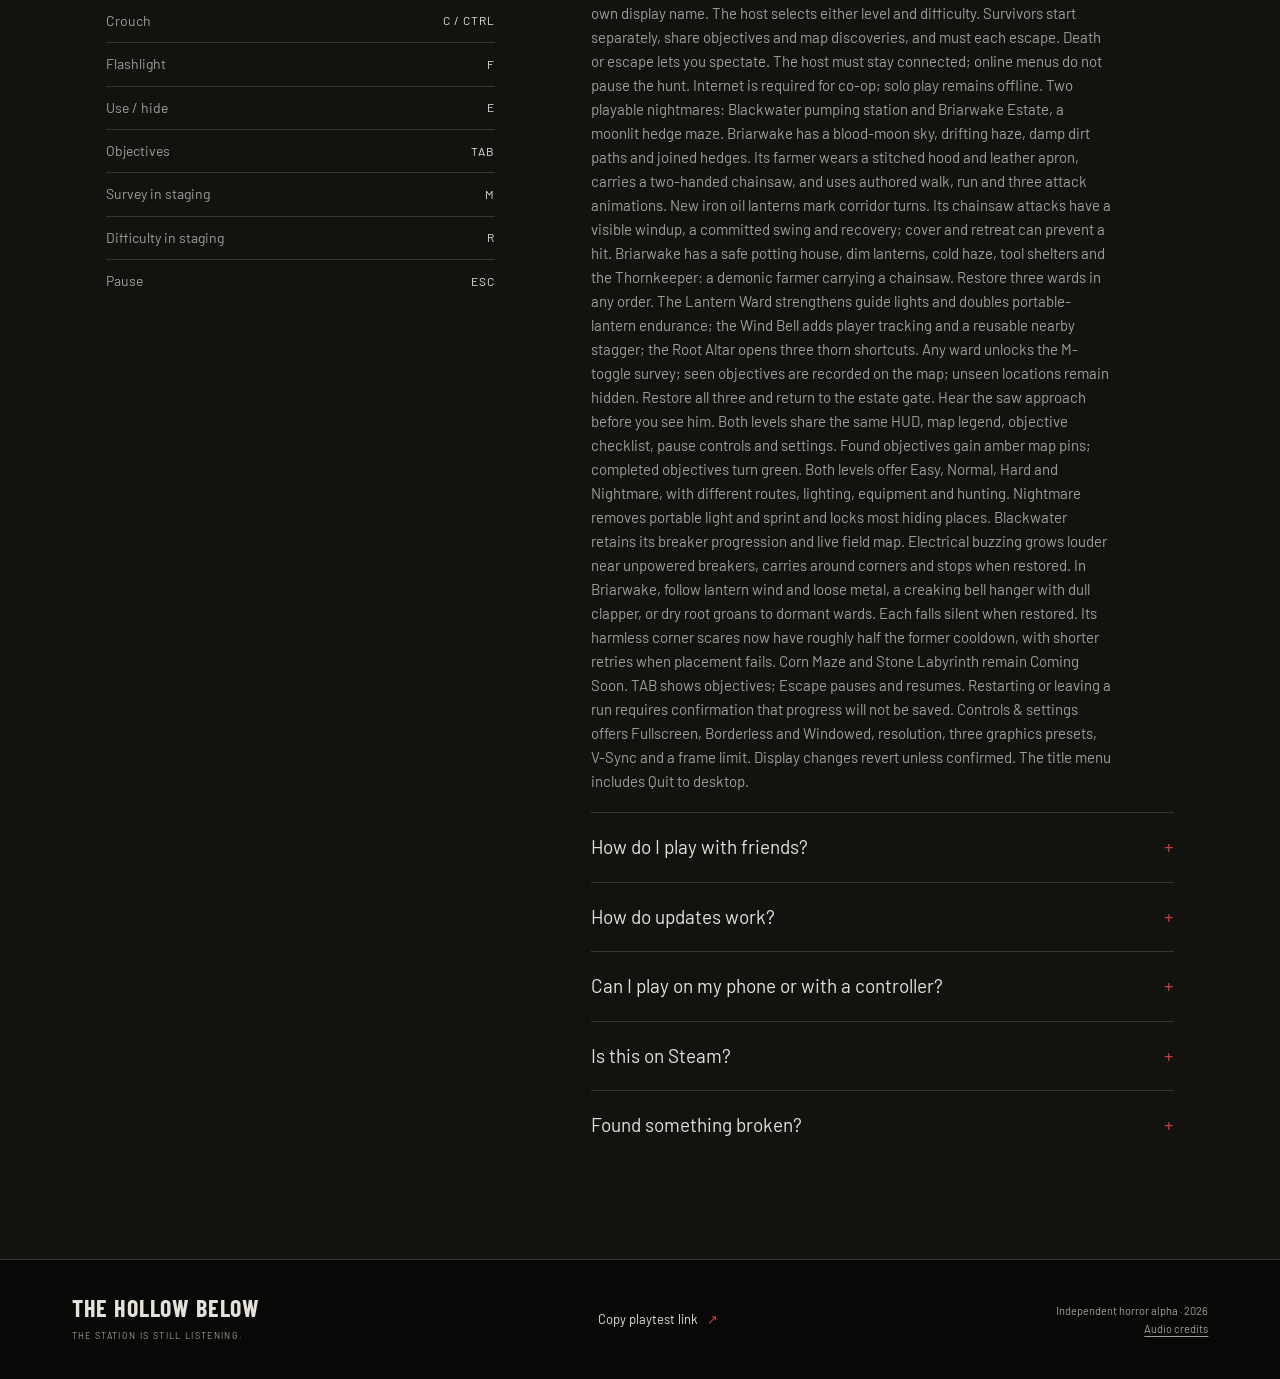
==== commit 7f64f50b: "Release 0.23.25 authored motion and hunter navigation" ====
--- a/docs/index.html
+++ b/docs/index.html
@@ -23,10 +23,10 @@
     <img class="hero-image" src="./assets/station-key-art.png" alt="Key art: a lone figure beneath a red beacon in a flooded pumping station" fetchpriority="high">
     <div class="hero-shade"></div>
     <div class="hero-copy">
-      <p class="eyebrow"><span class="signal" aria-hidden="true"></span> FREE PLAYABLE ALPHA <span class="build-number">/ 0.23.24</span></p>
+      <p class="eyebrow"><span class="signal" aria-hidden="true"></span> FREE PLAYABLE ALPHA <span class="build-number">/ 0.23.25</span></p>
       <h1 id="game-title">THE HOLLOW<br><span>BELOW</span><i>.</i></h1>
       <p class="tagline">Something down here<br>still remembers your name.</p>
-      <div class="hero-actions"><a class="button primary" href="https://github.com/RyanVerWey/the-hollow-below-alpha/releases/download/v0.23.24/The-Hollow-Below-Alpha-Setup.exe" data-installer-download download>DOWNLOAD INSTALLER <span aria-hidden="true">↓</span></a></div>
+      <div class="hero-actions"><a class="button primary" href="https://github.com/RyanVerWey/the-hollow-below-alpha/releases/download/v0.23.25/The-Hollow-Below-Alpha-Setup.exe" data-installer-download download>DOWNLOAD INSTALLER <span aria-hidden="true">↓</span></a></div>
       <p class="platform-note">Windows 10 / 11 · Solo / 2–4 player co-op · Keyboard &amp; mouse</p>
     </div>
     <div class="hero-bottom"><span>BLACKWATER MUNICIPAL AUTHORITY<br><small>INCIDENT RECORD / 013</small></span><button class="sound-toggle" id="sound-toggle" type="button" aria-pressed="false"><span aria-hidden="true">♫</span> LISTEN TO THE STATION</button><span class="key-art-label">KEY ART / NOT A GAMEPLAY CAPTURE</span></div>
@@ -45,10 +45,10 @@
   <section class="play-section section" id="play" aria-labelledby="play-title">
     <div class="play-heading"><p class="eyebrow">02 / ACCESS AUTHORIZED</p><h2 id="play-title">GO BELOW.</h2><p>Free alpha. No account. No engine to install.</p></div>
     <div class="download-panel">
-      <div class="release-line"><span class="availability"><span class="signal" aria-hidden="true"></span> ALPHA AVAILABLE</span><span id="release-version">BUILD 0.23.24</span></div>
+      <div class="release-line"><span class="availability"><span class="signal" aria-hidden="true"></span> ALPHA AVAILABLE</span><span id="release-version">BUILD 0.23.25</span></div>
       <h3>WINDOWS ALPHA</h3><p class="download-description">The full game and its own launcher in one Windows installer. Install once, then return through your desktop or Start menu shortcut.</p>
-      <a class="button primary download-launcher" href="https://github.com/RyanVerWey/the-hollow-below-alpha/releases/download/v0.23.24/The-Hollow-Below-Alpha-Setup.exe" data-installer-download download>DOWNLOAD INSTALLER <span aria-hidden="true">↓</span></a>
-      <p class="download-facts" id="download-facts">Windows 10 / 11, 64-bit · Full installer: 417.4 MB</p>
+      <a class="button primary download-launcher" href="https://github.com/RyanVerWey/the-hollow-below-alpha/releases/download/v0.23.25/The-Hollow-Below-Alpha-Setup.exe" data-installer-download download>DOWNLOAD INSTALLER <span aria-hidden="true">↓</span></a>
+      <p class="download-facts" id="download-facts">Windows 10 / 11, 64-bit · Full installer: 576.9 MB</p>
       <ol class="install-steps"><li>Open the installer and choose <b>Install</b>.</li><li>Open the launcher and choose <b>Play game</b>.</li><li>Return using your desktop or Start menu shortcut.</li></ol>
       <p class="alpha-note">Early, unsigned alpha software. Windows may show a publisher warning. There is no save system yet.</p>
       <p class="launcher-features">Game-file verification · Offline play · No administrator needed<br>Uninstall through Windows Installed apps.</p>
@@ -58,7 +58,7 @@
   <section class="field-section section" id="field-notes" aria-labelledby="notes-title">
     <div class="field-heading"><p class="eyebrow">03 / FIELD NOTES</p><h2 id="notes-title">BEFORE YOU ENTER.</h2></div>
     <div class="field-grid"><div class="controls"><h3>Keep these close.</h3><dl><div><dt>Move</dt><dd>W A S D</dd></div><div><dt>Look</dt><dd>MOUSE / ARROWS</dd></div><div><dt>Sprint</dt><dd>SHIFT</dd></div><div><dt>Crouch</dt><dd>C / CTRL</dd></div><div><dt>Flashlight</dt><dd>F</dd></div><div><dt>Use / hide</dt><dd>E</dd></div><div><dt>Objectives</dt><dd>TAB</dd></div><div><dt>Survey in staging</dt><dd>M</dd></div><div><dt>Difficulty in staging</dt><dd>R</dd></div><div><dt>Pause</dt><dd>ESC</dd></div></dl></div>
-    <div class="faq"><details open><summary>What is in this alpha?</summary><p>Godot alpha 0.23.24. The giant Widow now rounds floor bends more smoothly while retaining its wall crawling and size. Leg folds anticipate corners and the rear legs keep stepping during moving attacks. Everyone in a co-op group should update. Play solo or host private co-op for 2–4 players using invite codes. Choose from four survivors and save your own display name. The host selects either level and difficulty. Survivors start separately, share objectives and map discoveries, and must each escape. Death or escape lets you spectate. The host must stay connected; online menus do not pause the hunt. Internet is required for co-op; solo play remains offline. Two playable nightmares: Blackwater pumping station and Briarwake Estate, a moonlit hedge maze. Briarwake has a blood-moon sky, drifting haze, damp dirt paths and joined hedges. Its farmer wears a stitched hood and leather apron, carries a two-handed chainsaw, and uses authored walk, run and three attack animations. New iron oil lanterns mark corridor turns. Its chainsaw attacks have a visible windup, a committed swing and recovery; cover and retreat can prevent a hit. Briarwake has a safe potting house, dim lanterns, cold haze, tool shelters and the Thornkeeper: a demonic farmer carrying a chainsaw. Restore three wards in any order. The Lantern Ward strengthens guide lights and doubles portable-lantern endurance; the Wind Bell adds player tracking and a reusable nearby stagger; the Root Altar opens three thorn shortcuts. Any ward unlocks the M-toggle survey; seen objectives are recorded on the map; unseen locations remain hidden. Restore all three and return to the estate gate. Hear the saw approach before you see him. Both levels share the same HUD, map legend, objective checklist, pause controls and settings. Found objectives gain amber map pins; completed objectives turn green. Both levels offer Easy, Normal, Hard and Nightmare, with different routes, lighting, equipment and hunting. Nightmare removes portable light and sprint and locks most hiding places. Blackwater retains its breaker progression and live field map. Electrical buzzing grows louder near unpowered breakers, carries around corners and stops when restored. In Briarwake, follow lantern wind and loose metal, a creaking bell hanger with dull clapper, or dry root groans to dormant wards. Each falls silent when restored. Its harmless corner scares now have roughly half the former cooldown, with shorter retries when placement fails. Corn Maze and Stone Labyrinth remain Coming Soon. TAB shows objectives; Escape pauses and resumes. Restarting or leaving a run requires confirmation that progress will not be saved. Controls &amp; settings offers Fullscreen, Borderless and Windowed, resolution, three graphics presets, V-Sync and a frame limit. Display changes revert unless confirmed. The title menu includes Quit to desktop.</p></details><details><summary>How do I play with friends?</summary><p>Open Play with Friends, enter your name and host a private lobby. Share its invite code with up to three friends. Everyone chooses a survivor and readies up; the host chooses the level and difficulty and starts the descent. You begin in different maze sectors, share objective progress and each need to reach the exit. No account or port forwarding is needed. Co-op requires Internet; the host must keep the game open. Menus do not pause online play. Solo play remains available offline.</p></details><details><summary>How do updates work?</summary><p>The launcher checks for updates when it opens. When a newer alpha is available, choose Update &amp; restart. It downloads and verifies the full installer, installs the update, and reopens the launcher. Close the game before updating. Installed play stays available offline. Older launchers need the latest full installer once to enable this feature.</p></details><details><summary>Can I play on my phone or with a controller?</summary><p>This alpha is built for a desktop keyboard and mouse. Mobile, controller support and saved progress are not available.</p></details><details><summary>Is this on Steam?</summary><p>Not yet. This is an early independent playtest, shared directly while the game grows.</p></details><details><summary>Found something broken?</summary><p>Send the person who shared the game your build number, Windows version, what happened, and the steps that caused it. A screenshot helps. Windows logs: <code>%APPDATA%\Godot\app_userdata\The Hollow Below\logs</code>.</p></details></div></div>
+    <div class="faq"><details open><summary>What is in this alpha?</summary><p>Godot alpha 0.23.25. Survivors use Auto-Rig Pro retargeted walking, jogging, running, crouching, directional movement, equipment grips and hiding clips. Animation timing follows actual movement and imported loops no longer jump by one frame. Everyone in a co-op group should update. Play solo or host private co-op for 2–4 players using invite codes. Choose from four survivors and save your own display name. The host selects either level and difficulty. Survivors start separately, share objectives and map discoveries, and must each escape. Death or escape lets you spectate. The host must stay connected; online menus do not pause the hunt. Internet is required for co-op; solo play remains offline. Two playable nightmares: Blackwater pumping station and Briarwake Estate, a moonlit hedge maze. Briarwake has a blood-moon sky, drifting haze, damp dirt paths and joined hedges. Its farmer wears a stitched hood and leather apron, carries a two-handed chainsaw, and uses authored walk, run and three attack animations. New iron oil lanterns mark corridor turns. Its chainsaw attacks have a visible windup, a committed swing and recovery; cover and retreat can prevent a hit. Briarwake has a safe potting house, dim lanterns, cold haze, tool shelters and the Thornkeeper: a demonic farmer carrying a chainsaw. Restore three wards in any order. The Lantern Ward strengthens guide lights and doubles portable-lantern endurance; the Wind Bell adds player tracking and a reusable nearby stagger; the Root Altar opens three thorn shortcuts. Any ward unlocks the M-toggle survey; seen objectives are recorded on the map; unseen locations remain hidden. Restore all three and return to the estate gate. Hear the saw approach before you see him. Both levels share the same HUD, map legend, objective checklist, pause controls and settings. Found objectives gain amber map pins; completed objectives turn green. Both levels offer Easy, Normal, Hard and Nightmare, with different routes, lighting, equipment and hunting. Nightmare removes portable light and sprint and locks most hiding places. Blackwater retains its breaker progression and live field map. Electrical buzzing grows louder near unpowered breakers, carries around corners and stops when restored. In Briarwake, follow lantern wind and loose metal, a creaking bell hanger with dull clapper, or dry root groans to dormant wards. Each falls silent when restored. Its harmless corner scares now have roughly half the former cooldown, with shorter retries when placement fails. Corn Maze and Stone Labyrinth remain Coming Soon. TAB shows objectives; Escape pauses and resumes. Restarting or leaving a run requires confirmation that progress will not be saved. Controls &amp; settings offers Fullscreen, Borderless and Windowed, resolution, three graphics presets, V-Sync and a frame limit. Display changes revert unless confirmed. The title menu includes Quit to desktop.</p></details><details><summary>How do I play with friends?</summary><p>Open Play with Friends, enter your name and host a private lobby. Share its invite code with up to three friends. Everyone chooses a survivor and readies up; the host chooses the level and difficulty and starts the descent. You begin in different maze sectors, share objective progress and each need to reach the exit. No account or port forwarding is needed. Co-op requires Internet; the host must keep the game open. Menus do not pause online play. Solo play remains available offline.</p></details><details><summary>How do updates work?</summary><p>The launcher checks for updates when it opens. When a newer alpha is available, choose Update &amp; restart. It downloads and verifies the full installer, installs the update, and reopens the launcher. Close the game before updating. Installed play stays available offline. Older launchers need the latest full installer once to enable this feature.</p></details><details><summary>Can I play on my phone or with a controller?</summary><p>This alpha is built for a desktop keyboard and mouse. Mobile, controller support and saved progress are not available.</p></details><details><summary>Is this on Steam?</summary><p>Not yet. This is an early independent playtest, shared directly while the game grows.</p></details><details><summary>Found something broken?</summary><p>Send the person who shared the game your build number, Windows version, what happened, and the steps that caused it. A screenshot helps. Windows logs: <code>%APPDATA%\Godot\app_userdata\The Hollow Below\logs</code>.</p></details></div></div>
   </section>
 </main>
 <footer class="footer"><a class="brand footer-brand" href="#">THE HOLLOW BELOW<span>THE STATION IS STILL LISTENING.</span></a><button id="share" class="inline-button" type="button">Copy playtest link <span aria-hidden="true">↗</span></button><p>Independent horror alpha · 2026<br><a href="./assets/audio-credits.txt">Audio credits</a></p><span id="share-status" class="sr-only" role="status"></span></footer>
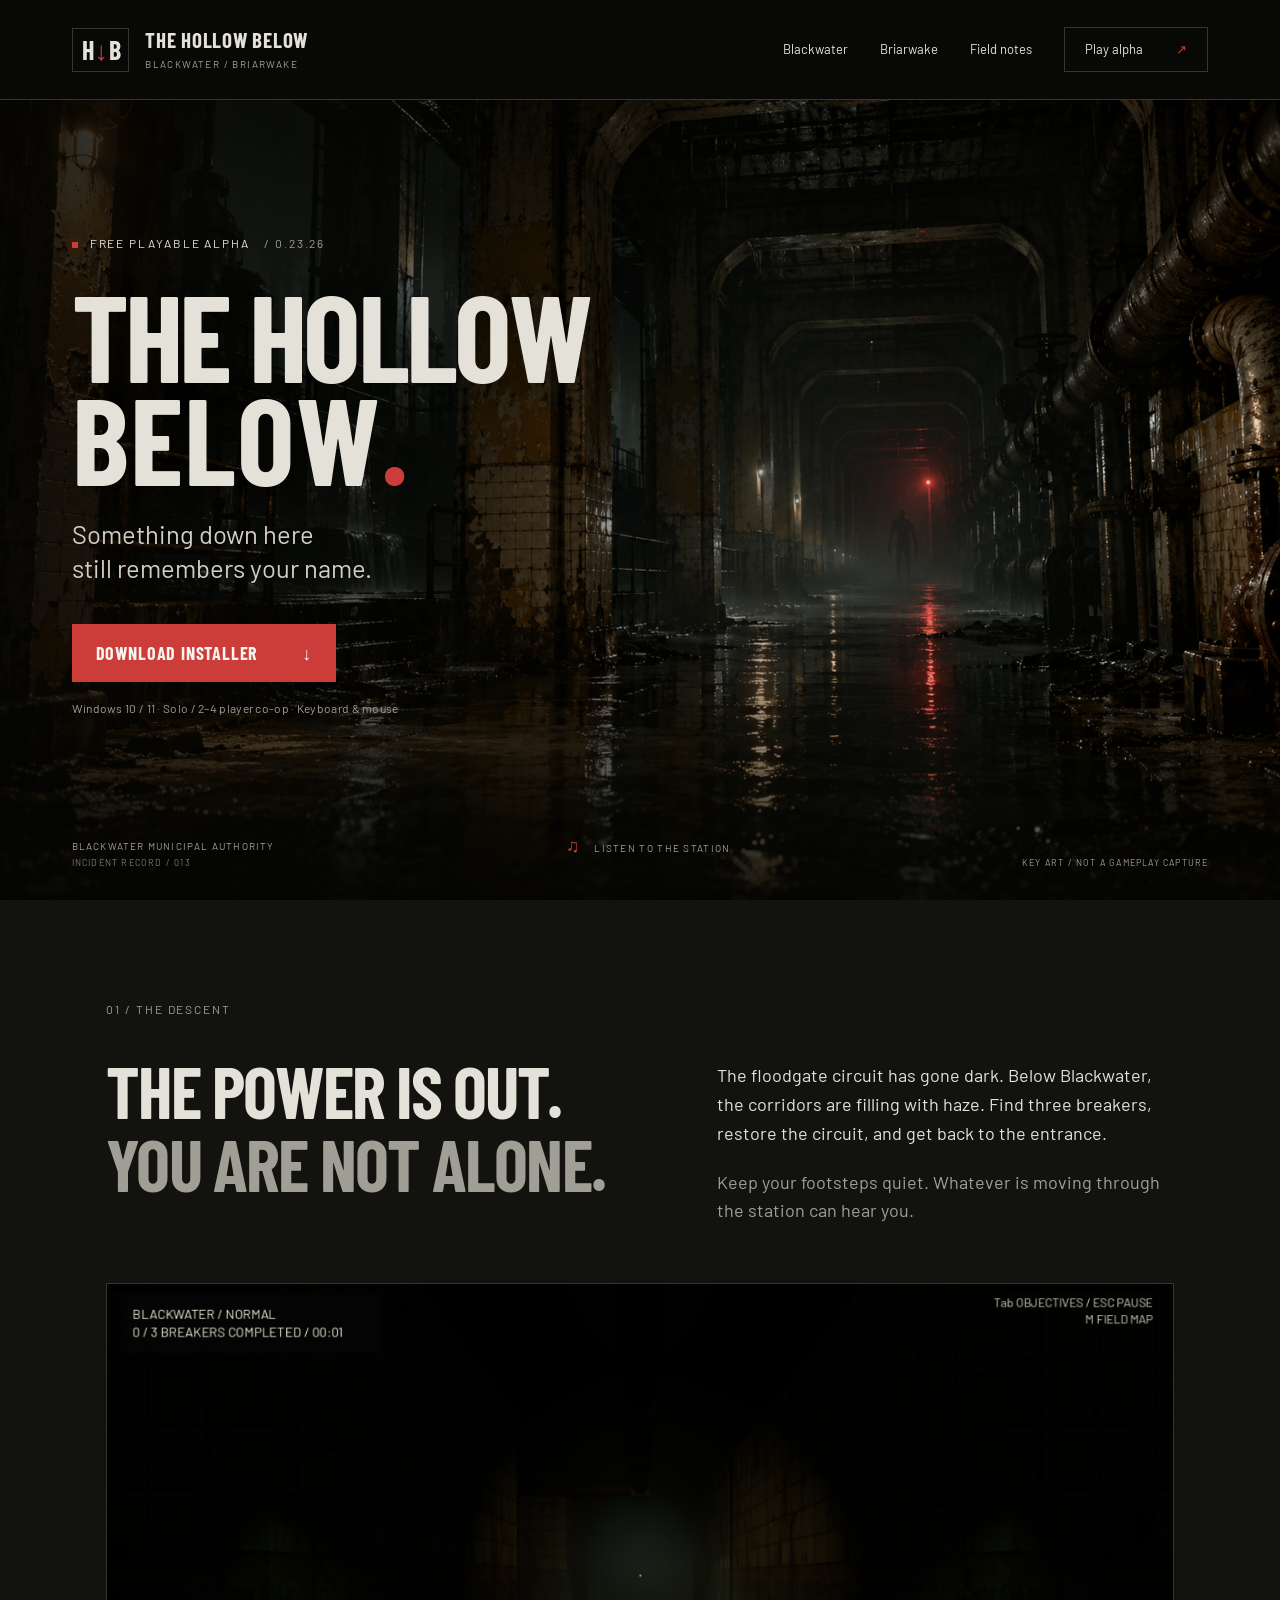
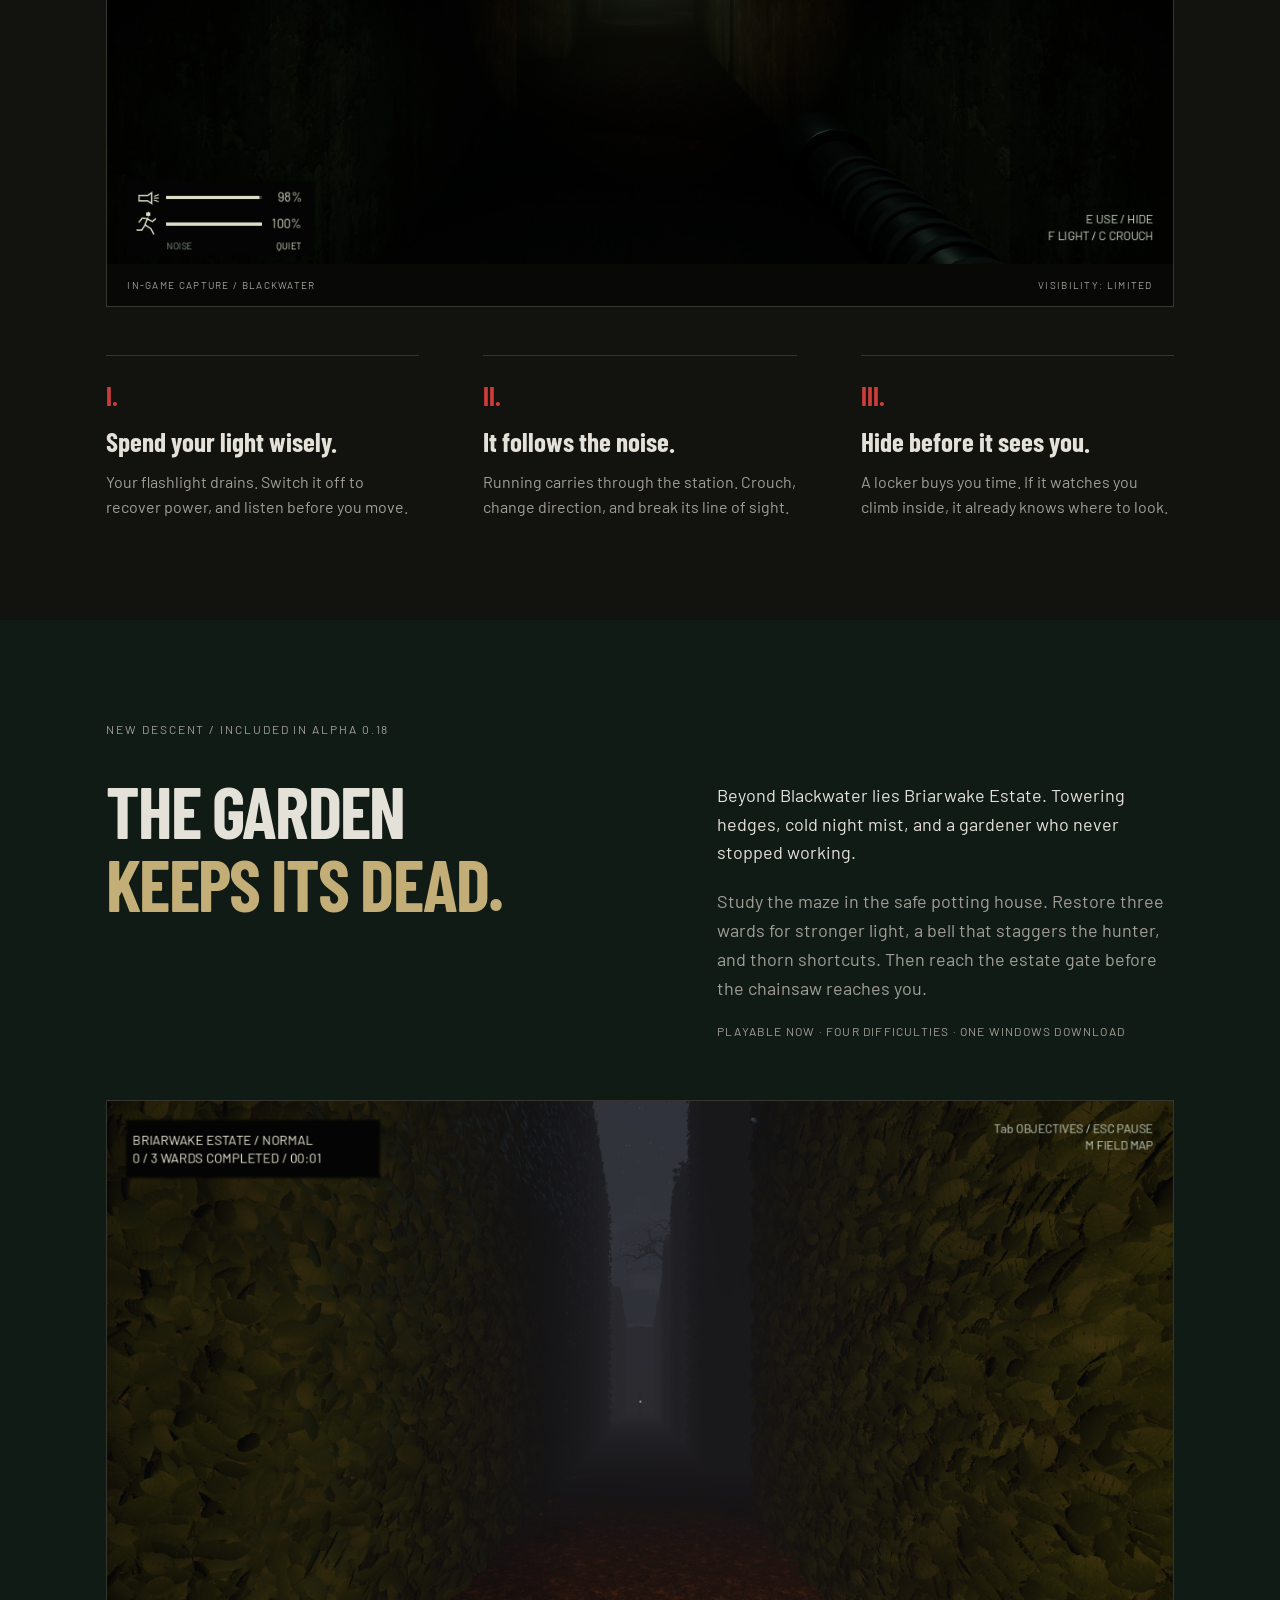
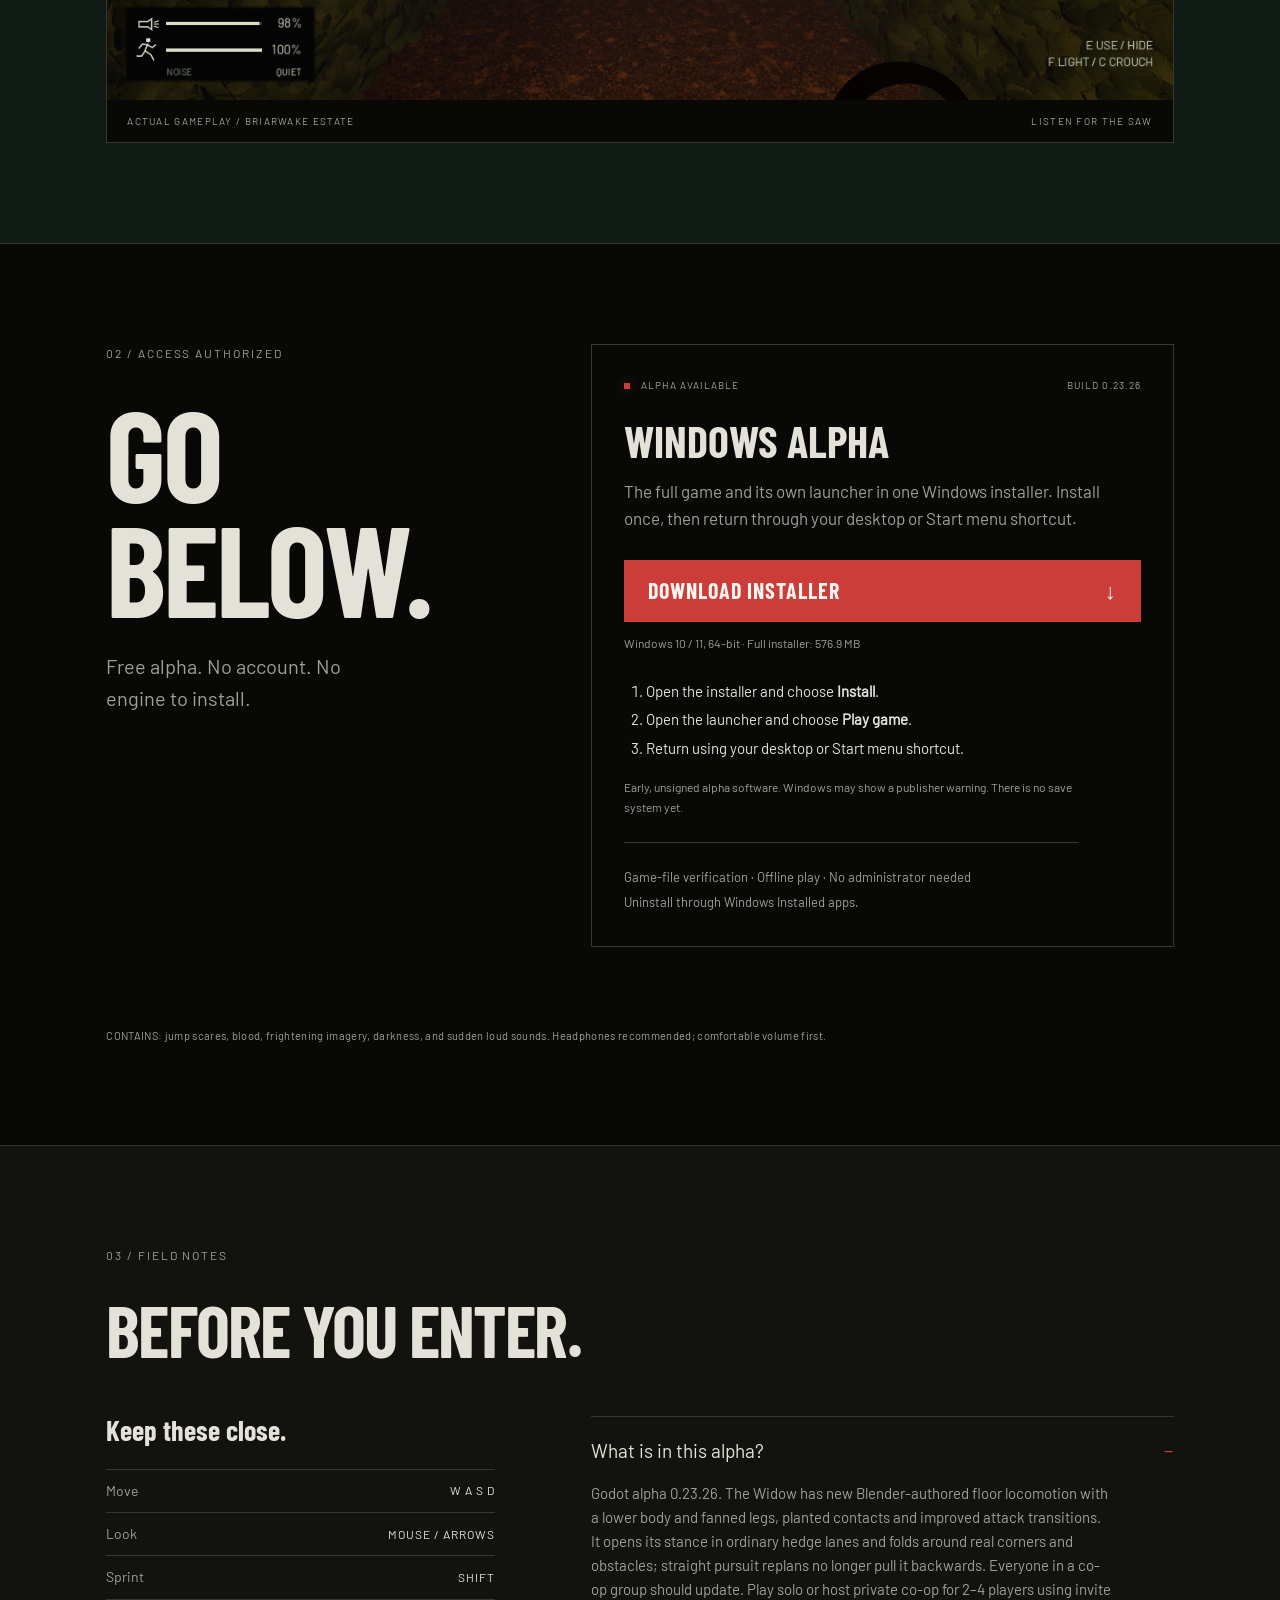
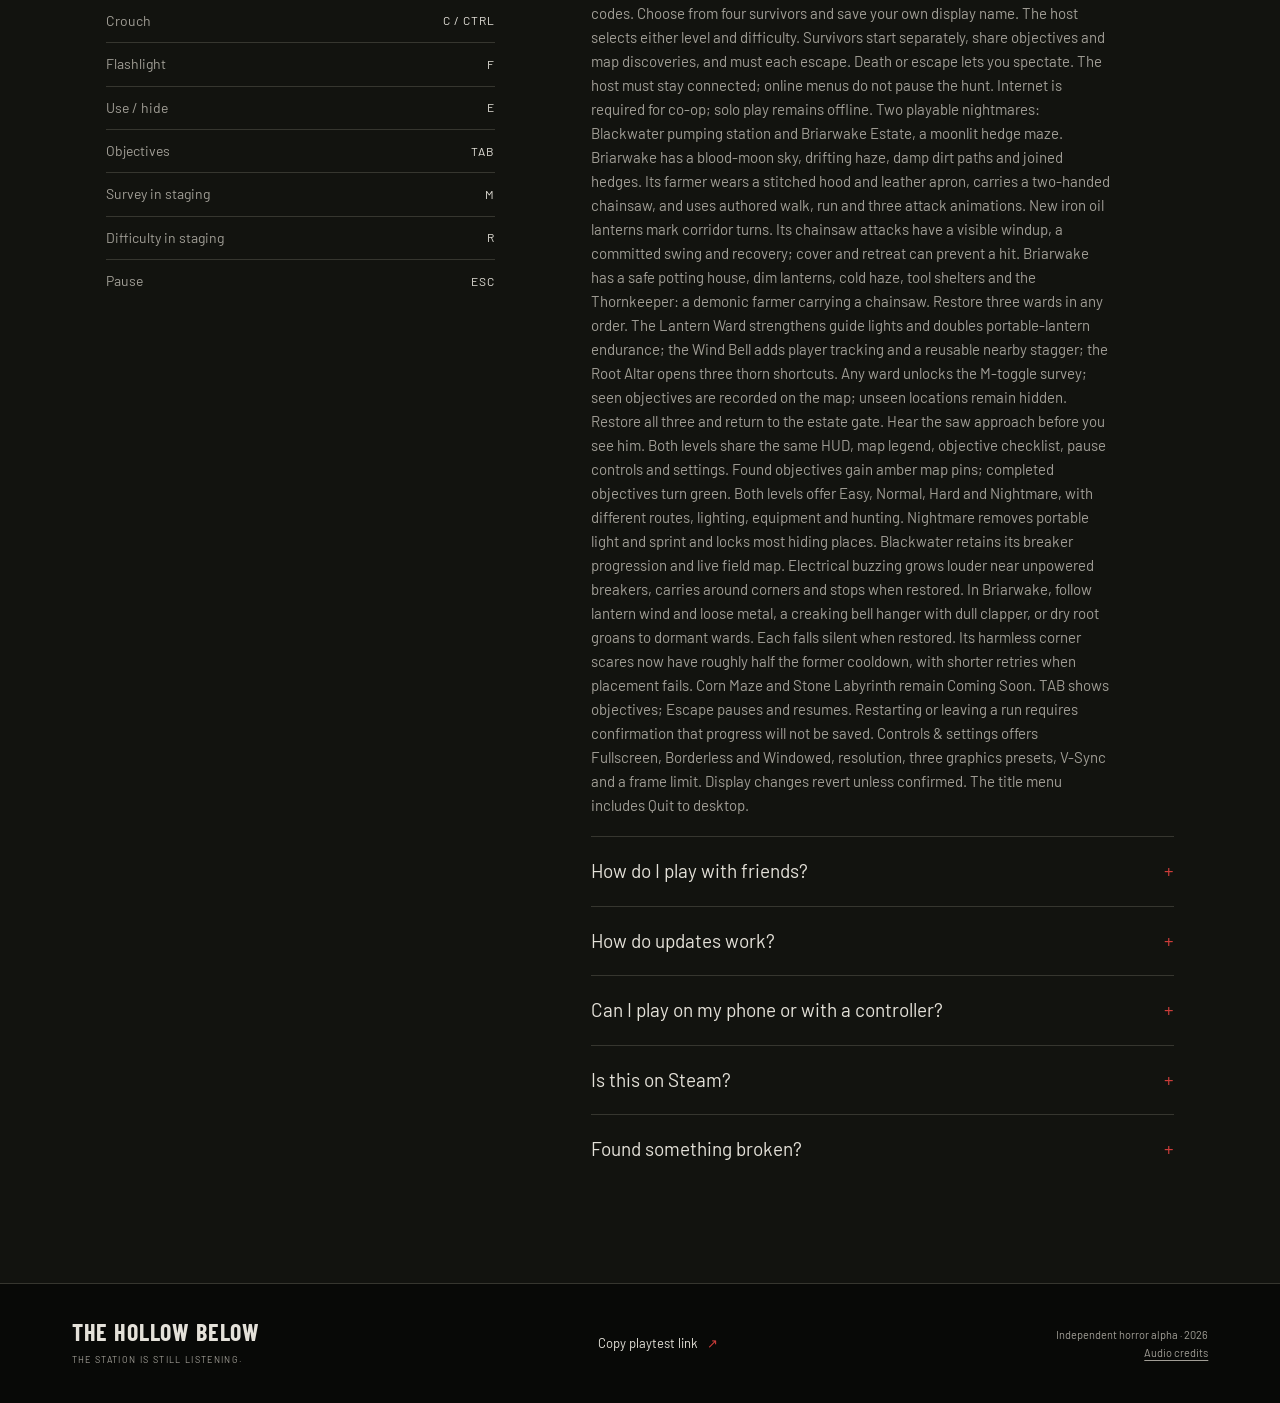
==== commit 0089b807: "Release 0.23.26: Widow prowl, pursuit bursts and audio isolation" ====
--- a/docs/index.html
+++ b/docs/index.html
@@ -23,10 +23,10 @@
     <img class="hero-image" src="./assets/station-key-art.png" alt="Key art: a lone figure beneath a red beacon in a flooded pumping station" fetchpriority="high">
     <div class="hero-shade"></div>
     <div class="hero-copy">
-      <p class="eyebrow"><span class="signal" aria-hidden="true"></span> FREE PLAYABLE ALPHA <span class="build-number">/ 0.23.25</span></p>
+      <p class="eyebrow"><span class="signal" aria-hidden="true"></span> FREE PLAYABLE ALPHA <span class="build-number">/ 0.23.26</span></p>
       <h1 id="game-title">THE HOLLOW<br><span>BELOW</span><i>.</i></h1>
       <p class="tagline">Something down here<br>still remembers your name.</p>
-      <div class="hero-actions"><a class="button primary" href="https://github.com/RyanVerWey/the-hollow-below-alpha/releases/download/v0.23.25/The-Hollow-Below-Alpha-Setup.exe" data-installer-download download>DOWNLOAD INSTALLER <span aria-hidden="true">↓</span></a></div>
+      <div class="hero-actions"><a class="button primary" href="https://github.com/RyanVerWey/the-hollow-below-alpha/releases/download/v0.23.26/The-Hollow-Below-Alpha-Setup.exe" data-installer-download download>DOWNLOAD INSTALLER <span aria-hidden="true">↓</span></a></div>
       <p class="platform-note">Windows 10 / 11 · Solo / 2–4 player co-op · Keyboard &amp; mouse</p>
     </div>
     <div class="hero-bottom"><span>BLACKWATER MUNICIPAL AUTHORITY<br><small>INCIDENT RECORD / 013</small></span><button class="sound-toggle" id="sound-toggle" type="button" aria-pressed="false"><span aria-hidden="true">♫</span> LISTEN TO THE STATION</button><span class="key-art-label">KEY ART / NOT A GAMEPLAY CAPTURE</span></div>
@@ -45,9 +45,9 @@
   <section class="play-section section" id="play" aria-labelledby="play-title">
     <div class="play-heading"><p class="eyebrow">02 / ACCESS AUTHORIZED</p><h2 id="play-title">GO BELOW.</h2><p>Free alpha. No account. No engine to install.</p></div>
     <div class="download-panel">
-      <div class="release-line"><span class="availability"><span class="signal" aria-hidden="true"></span> ALPHA AVAILABLE</span><span id="release-version">BUILD 0.23.25</span></div>
+      <div class="release-line"><span class="availability"><span class="signal" aria-hidden="true"></span> ALPHA AVAILABLE</span><span id="release-version">BUILD 0.23.26</span></div>
       <h3>WINDOWS ALPHA</h3><p class="download-description">The full game and its own launcher in one Windows installer. Install once, then return through your desktop or Start menu shortcut.</p>
-      <a class="button primary download-launcher" href="https://github.com/RyanVerWey/the-hollow-below-alpha/releases/download/v0.23.25/The-Hollow-Below-Alpha-Setup.exe" data-installer-download download>DOWNLOAD INSTALLER <span aria-hidden="true">↓</span></a>
+      <a class="button primary download-launcher" href="https://github.com/RyanVerWey/the-hollow-below-alpha/releases/download/v0.23.26/The-Hollow-Below-Alpha-Setup.exe" data-installer-download download>DOWNLOAD INSTALLER <span aria-hidden="true">↓</span></a>
       <p class="download-facts" id="download-facts">Windows 10 / 11, 64-bit · Full installer: 576.9 MB</p>
       <ol class="install-steps"><li>Open the installer and choose <b>Install</b>.</li><li>Open the launcher and choose <b>Play game</b>.</li><li>Return using your desktop or Start menu shortcut.</li></ol>
       <p class="alpha-note">Early, unsigned alpha software. Windows may show a publisher warning. There is no save system yet.</p>
@@ -58,7 +58,7 @@
   <section class="field-section section" id="field-notes" aria-labelledby="notes-title">
     <div class="field-heading"><p class="eyebrow">03 / FIELD NOTES</p><h2 id="notes-title">BEFORE YOU ENTER.</h2></div>
     <div class="field-grid"><div class="controls"><h3>Keep these close.</h3><dl><div><dt>Move</dt><dd>W A S D</dd></div><div><dt>Look</dt><dd>MOUSE / ARROWS</dd></div><div><dt>Sprint</dt><dd>SHIFT</dd></div><div><dt>Crouch</dt><dd>C / CTRL</dd></div><div><dt>Flashlight</dt><dd>F</dd></div><div><dt>Use / hide</dt><dd>E</dd></div><div><dt>Objectives</dt><dd>TAB</dd></div><div><dt>Survey in staging</dt><dd>M</dd></div><div><dt>Difficulty in staging</dt><dd>R</dd></div><div><dt>Pause</dt><dd>ESC</dd></div></dl></div>
-    <div class="faq"><details open><summary>What is in this alpha?</summary><p>Godot alpha 0.23.25. Survivors use Auto-Rig Pro retargeted walking, jogging, running, crouching, directional movement, equipment grips and hiding clips. Animation timing follows actual movement and imported loops no longer jump by one frame. Everyone in a co-op group should update. Play solo or host private co-op for 2–4 players using invite codes. Choose from four survivors and save your own display name. The host selects either level and difficulty. Survivors start separately, share objectives and map discoveries, and must each escape. Death or escape lets you spectate. The host must stay connected; online menus do not pause the hunt. Internet is required for co-op; solo play remains offline. Two playable nightmares: Blackwater pumping station and Briarwake Estate, a moonlit hedge maze. Briarwake has a blood-moon sky, drifting haze, damp dirt paths and joined hedges. Its farmer wears a stitched hood and leather apron, carries a two-handed chainsaw, and uses authored walk, run and three attack animations. New iron oil lanterns mark corridor turns. Its chainsaw attacks have a visible windup, a committed swing and recovery; cover and retreat can prevent a hit. Briarwake has a safe potting house, dim lanterns, cold haze, tool shelters and the Thornkeeper: a demonic farmer carrying a chainsaw. Restore three wards in any order. The Lantern Ward strengthens guide lights and doubles portable-lantern endurance; the Wind Bell adds player tracking and a reusable nearby stagger; the Root Altar opens three thorn shortcuts. Any ward unlocks the M-toggle survey; seen objectives are recorded on the map; unseen locations remain hidden. Restore all three and return to the estate gate. Hear the saw approach before you see him. Both levels share the same HUD, map legend, objective checklist, pause controls and settings. Found objectives gain amber map pins; completed objectives turn green. Both levels offer Easy, Normal, Hard and Nightmare, with different routes, lighting, equipment and hunting. Nightmare removes portable light and sprint and locks most hiding places. Blackwater retains its breaker progression and live field map. Electrical buzzing grows louder near unpowered breakers, carries around corners and stops when restored. In Briarwake, follow lantern wind and loose metal, a creaking bell hanger with dull clapper, or dry root groans to dormant wards. Each falls silent when restored. Its harmless corner scares now have roughly half the former cooldown, with shorter retries when placement fails. Corn Maze and Stone Labyrinth remain Coming Soon. TAB shows objectives; Escape pauses and resumes. Restarting or leaving a run requires confirmation that progress will not be saved. Controls &amp; settings offers Fullscreen, Borderless and Windowed, resolution, three graphics presets, V-Sync and a frame limit. Display changes revert unless confirmed. The title menu includes Quit to desktop.</p></details><details><summary>How do I play with friends?</summary><p>Open Play with Friends, enter your name and host a private lobby. Share its invite code with up to three friends. Everyone chooses a survivor and readies up; the host chooses the level and difficulty and starts the descent. You begin in different maze sectors, share objective progress and each need to reach the exit. No account or port forwarding is needed. Co-op requires Internet; the host must keep the game open. Menus do not pause online play. Solo play remains available offline.</p></details><details><summary>How do updates work?</summary><p>The launcher checks for updates when it opens. When a newer alpha is available, choose Update &amp; restart. It downloads and verifies the full installer, installs the update, and reopens the launcher. Close the game before updating. Installed play stays available offline. Older launchers need the latest full installer once to enable this feature.</p></details><details><summary>Can I play on my phone or with a controller?</summary><p>This alpha is built for a desktop keyboard and mouse. Mobile, controller support and saved progress are not available.</p></details><details><summary>Is this on Steam?</summary><p>Not yet. This is an early independent playtest, shared directly while the game grows.</p></details><details><summary>Found something broken?</summary><p>Send the person who shared the game your build number, Windows version, what happened, and the steps that caused it. A screenshot helps. Windows logs: <code>%APPDATA%\Godot\app_userdata\The Hollow Below\logs</code>.</p></details></div></div>
+    <div class="faq"><details open><summary>What is in this alpha?</summary><p>Godot alpha 0.23.26. The Widow has new Blender-authored floor locomotion with a lower body and fanned legs, planted contacts and improved attack transitions. It opens its stance in ordinary hedge lanes and folds around real corners and obstacles; straight pursuit replans no longer pull it backwards. Everyone in a co-op group should update. Play solo or host private co-op for 2–4 players using invite codes. Choose from four survivors and save your own display name. The host selects either level and difficulty. Survivors start separately, share objectives and map discoveries, and must each escape. Death or escape lets you spectate. The host must stay connected; online menus do not pause the hunt. Internet is required for co-op; solo play remains offline. Two playable nightmares: Blackwater pumping station and Briarwake Estate, a moonlit hedge maze. Briarwake has a blood-moon sky, drifting haze, damp dirt paths and joined hedges. Its farmer wears a stitched hood and leather apron, carries a two-handed chainsaw, and uses authored walk, run and three attack animations. New iron oil lanterns mark corridor turns. Its chainsaw attacks have a visible windup, a committed swing and recovery; cover and retreat can prevent a hit. Briarwake has a safe potting house, dim lanterns, cold haze, tool shelters and the Thornkeeper: a demonic farmer carrying a chainsaw. Restore three wards in any order. The Lantern Ward strengthens guide lights and doubles portable-lantern endurance; the Wind Bell adds player tracking and a reusable nearby stagger; the Root Altar opens three thorn shortcuts. Any ward unlocks the M-toggle survey; seen objectives are recorded on the map; unseen locations remain hidden. Restore all three and return to the estate gate. Hear the saw approach before you see him. Both levels share the same HUD, map legend, objective checklist, pause controls and settings. Found objectives gain amber map pins; completed objectives turn green. Both levels offer Easy, Normal, Hard and Nightmare, with different routes, lighting, equipment and hunting. Nightmare removes portable light and sprint and locks most hiding places. Blackwater retains its breaker progression and live field map. Electrical buzzing grows louder near unpowered breakers, carries around corners and stops when restored. In Briarwake, follow lantern wind and loose metal, a creaking bell hanger with dull clapper, or dry root groans to dormant wards. Each falls silent when restored. Its harmless corner scares now have roughly half the former cooldown, with shorter retries when placement fails. Corn Maze and Stone Labyrinth remain Coming Soon. TAB shows objectives; Escape pauses and resumes. Restarting or leaving a run requires confirmation that progress will not be saved. Controls &amp; settings offers Fullscreen, Borderless and Windowed, resolution, three graphics presets, V-Sync and a frame limit. Display changes revert unless confirmed. The title menu includes Quit to desktop.</p></details><details><summary>How do I play with friends?</summary><p>Open Play with Friends, enter your name and host a private lobby. Share its invite code with up to three friends. Everyone chooses a survivor and readies up; the host chooses the level and difficulty and starts the descent. You begin in different maze sectors, share objective progress and each need to reach the exit. No account or port forwarding is needed. Co-op requires Internet; the host must keep the game open. Menus do not pause online play. Solo play remains available offline.</p></details><details><summary>How do updates work?</summary><p>The launcher checks for updates when it opens. When a newer alpha is available, choose Update &amp; restart. It downloads and verifies the full installer, installs the update, and reopens the launcher. Close the game before updating. Installed play stays available offline. Older launchers need the latest full installer once to enable this feature.</p></details><details><summary>Can I play on my phone or with a controller?</summary><p>This alpha is built for a desktop keyboard and mouse. Mobile, controller support and saved progress are not available.</p></details><details><summary>Is this on Steam?</summary><p>Not yet. This is an early independent playtest, shared directly while the game grows.</p></details><details><summary>Found something broken?</summary><p>Send the person who shared the game your build number, Windows version, what happened, and the steps that caused it. A screenshot helps. Windows logs: <code>%APPDATA%\Godot\app_userdata\The Hollow Below\logs</code>.</p></details></div></div>
   </section>
 </main>
 <footer class="footer"><a class="brand footer-brand" href="#">THE HOLLOW BELOW<span>THE STATION IS STILL LISTENING.</span></a><button id="share" class="inline-button" type="button">Copy playtest link <span aria-hidden="true">↗</span></button><p>Independent horror alpha · 2026<br><a href="./assets/audio-credits.txt">Audio credits</a></p><span id="share-status" class="sr-only" role="status"></span></footer>
